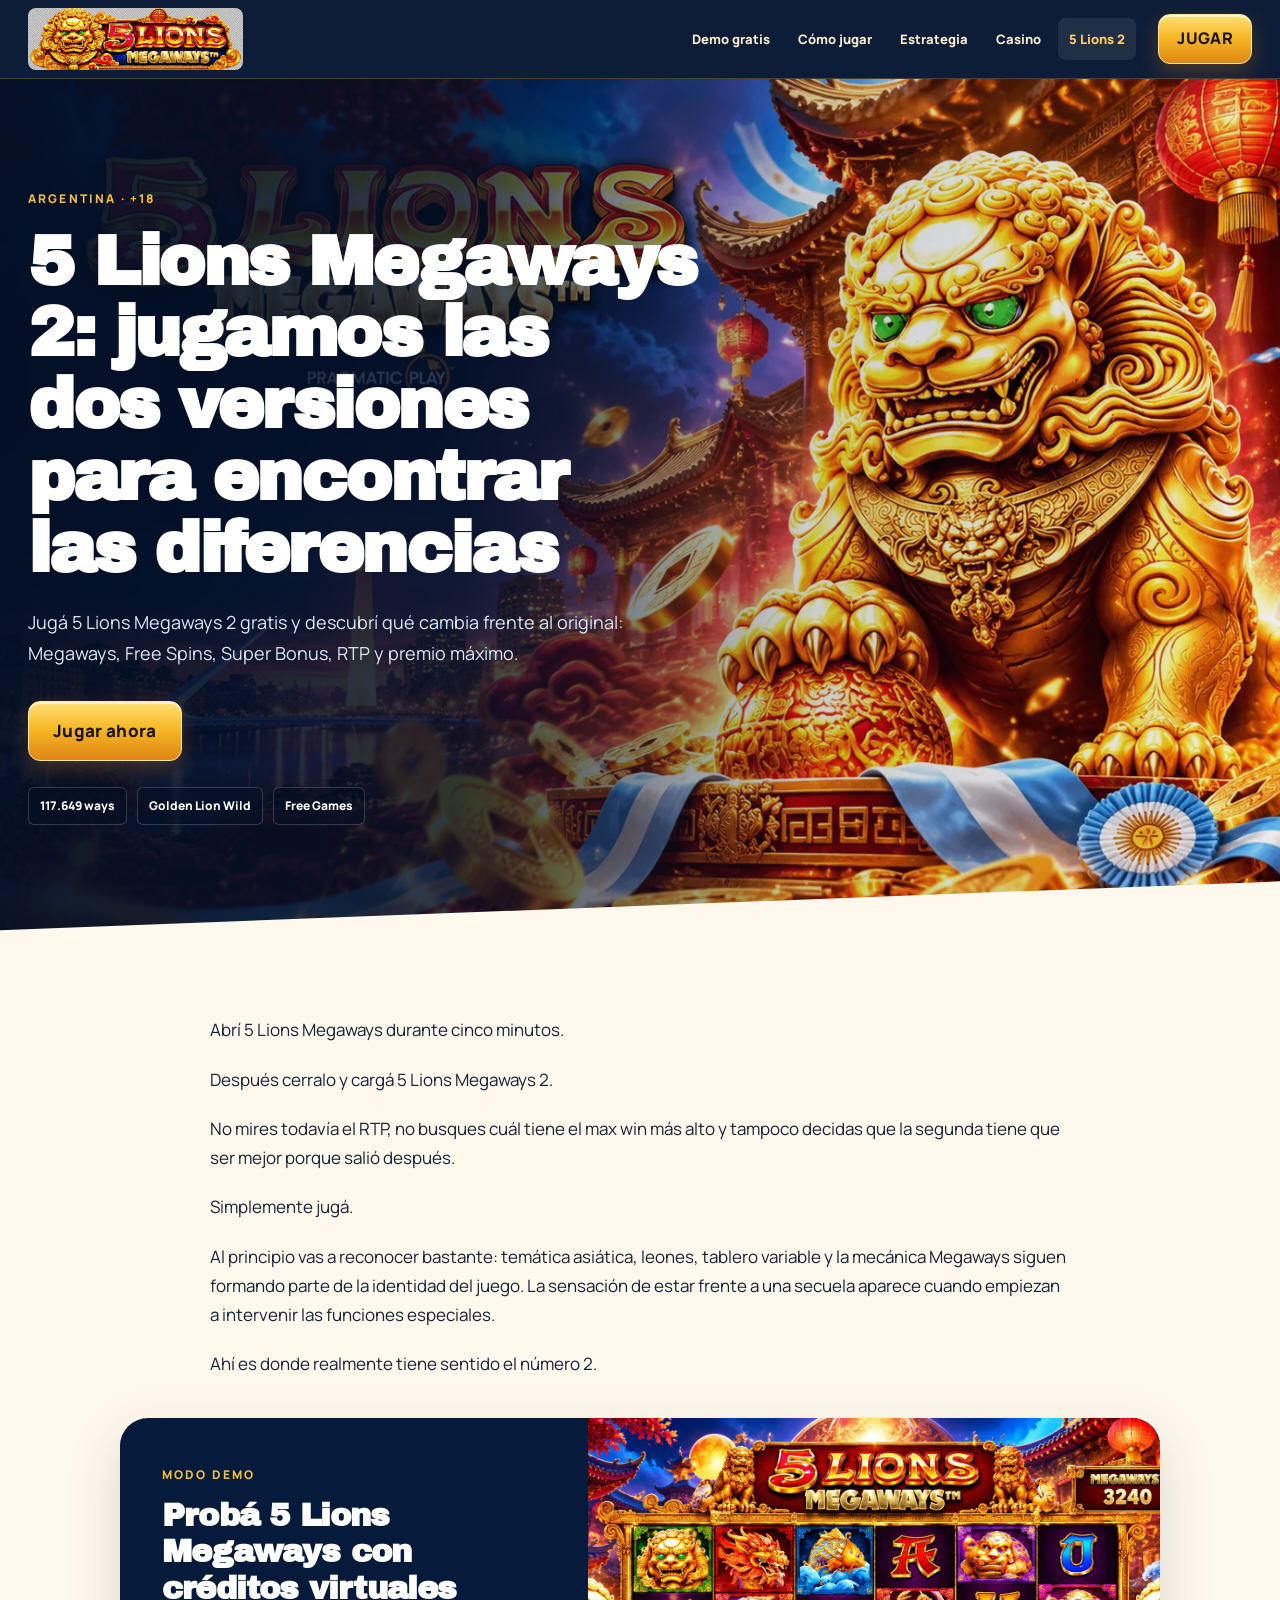
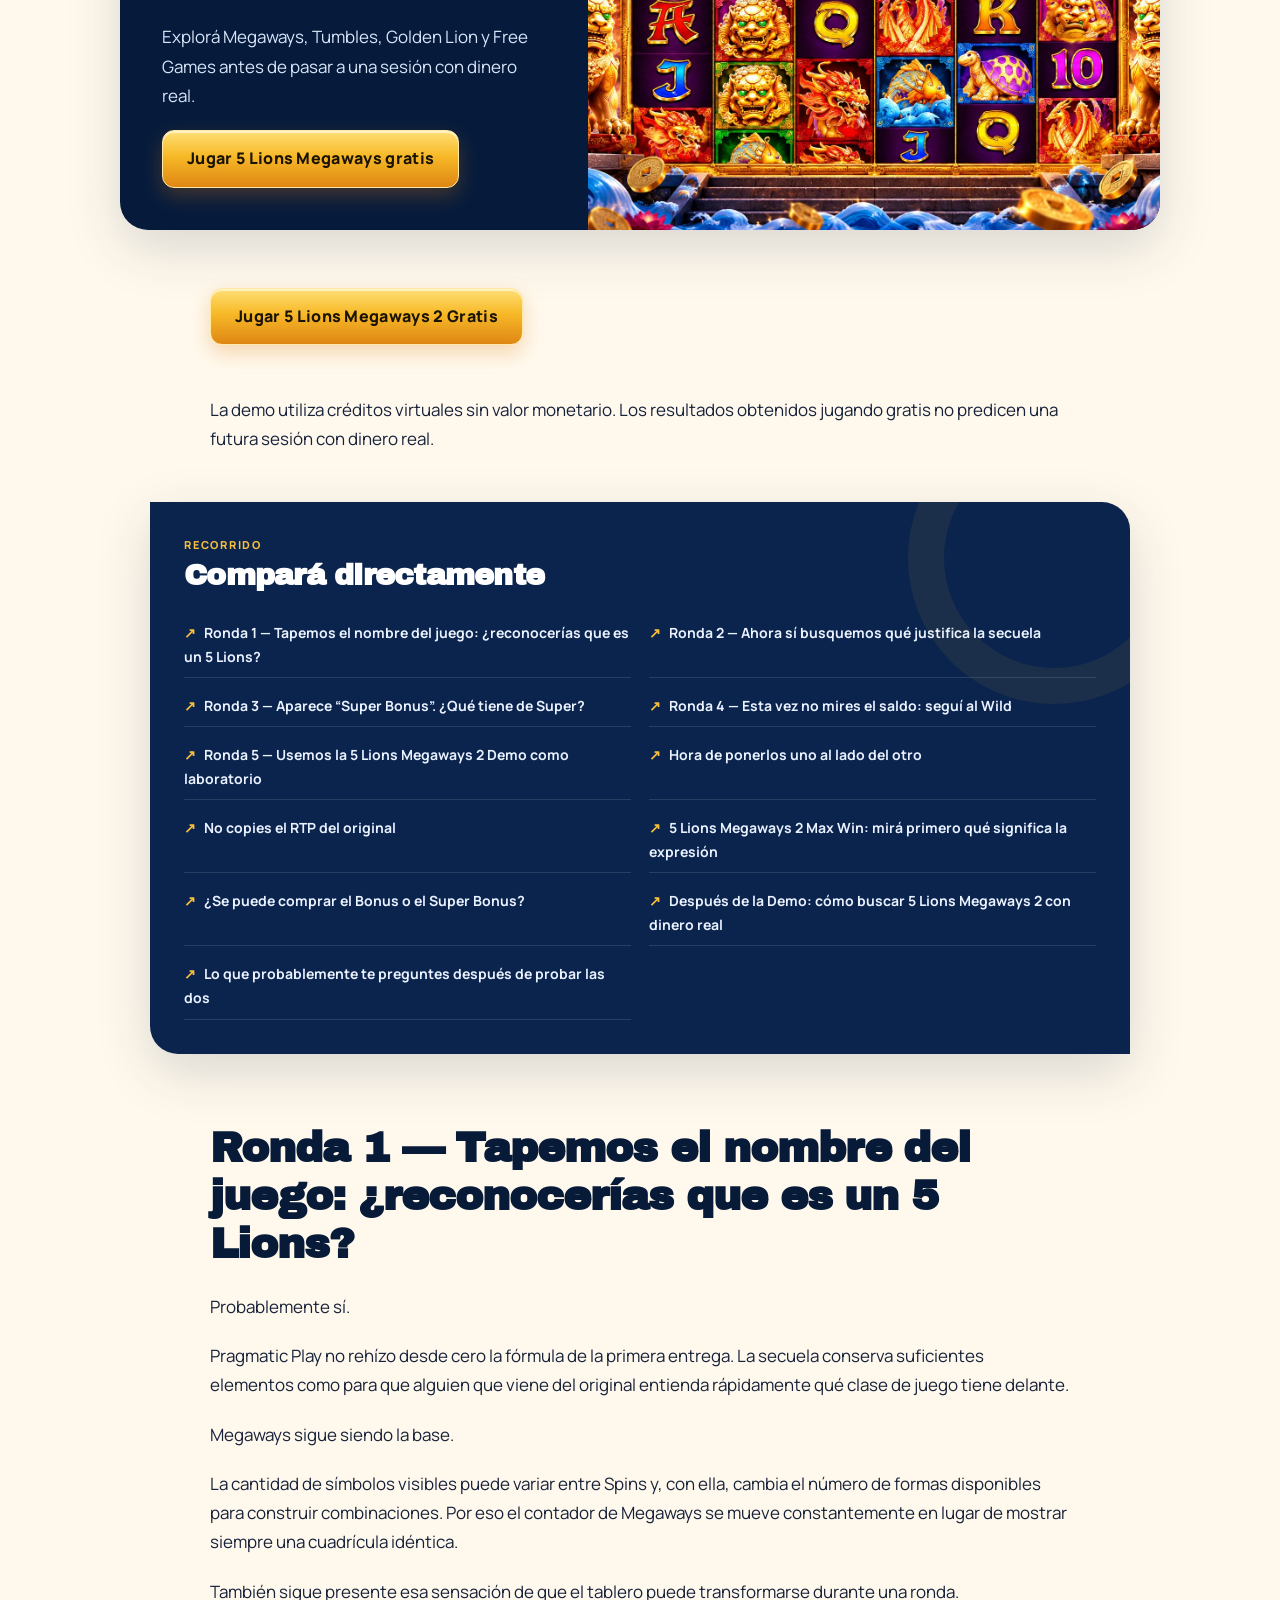
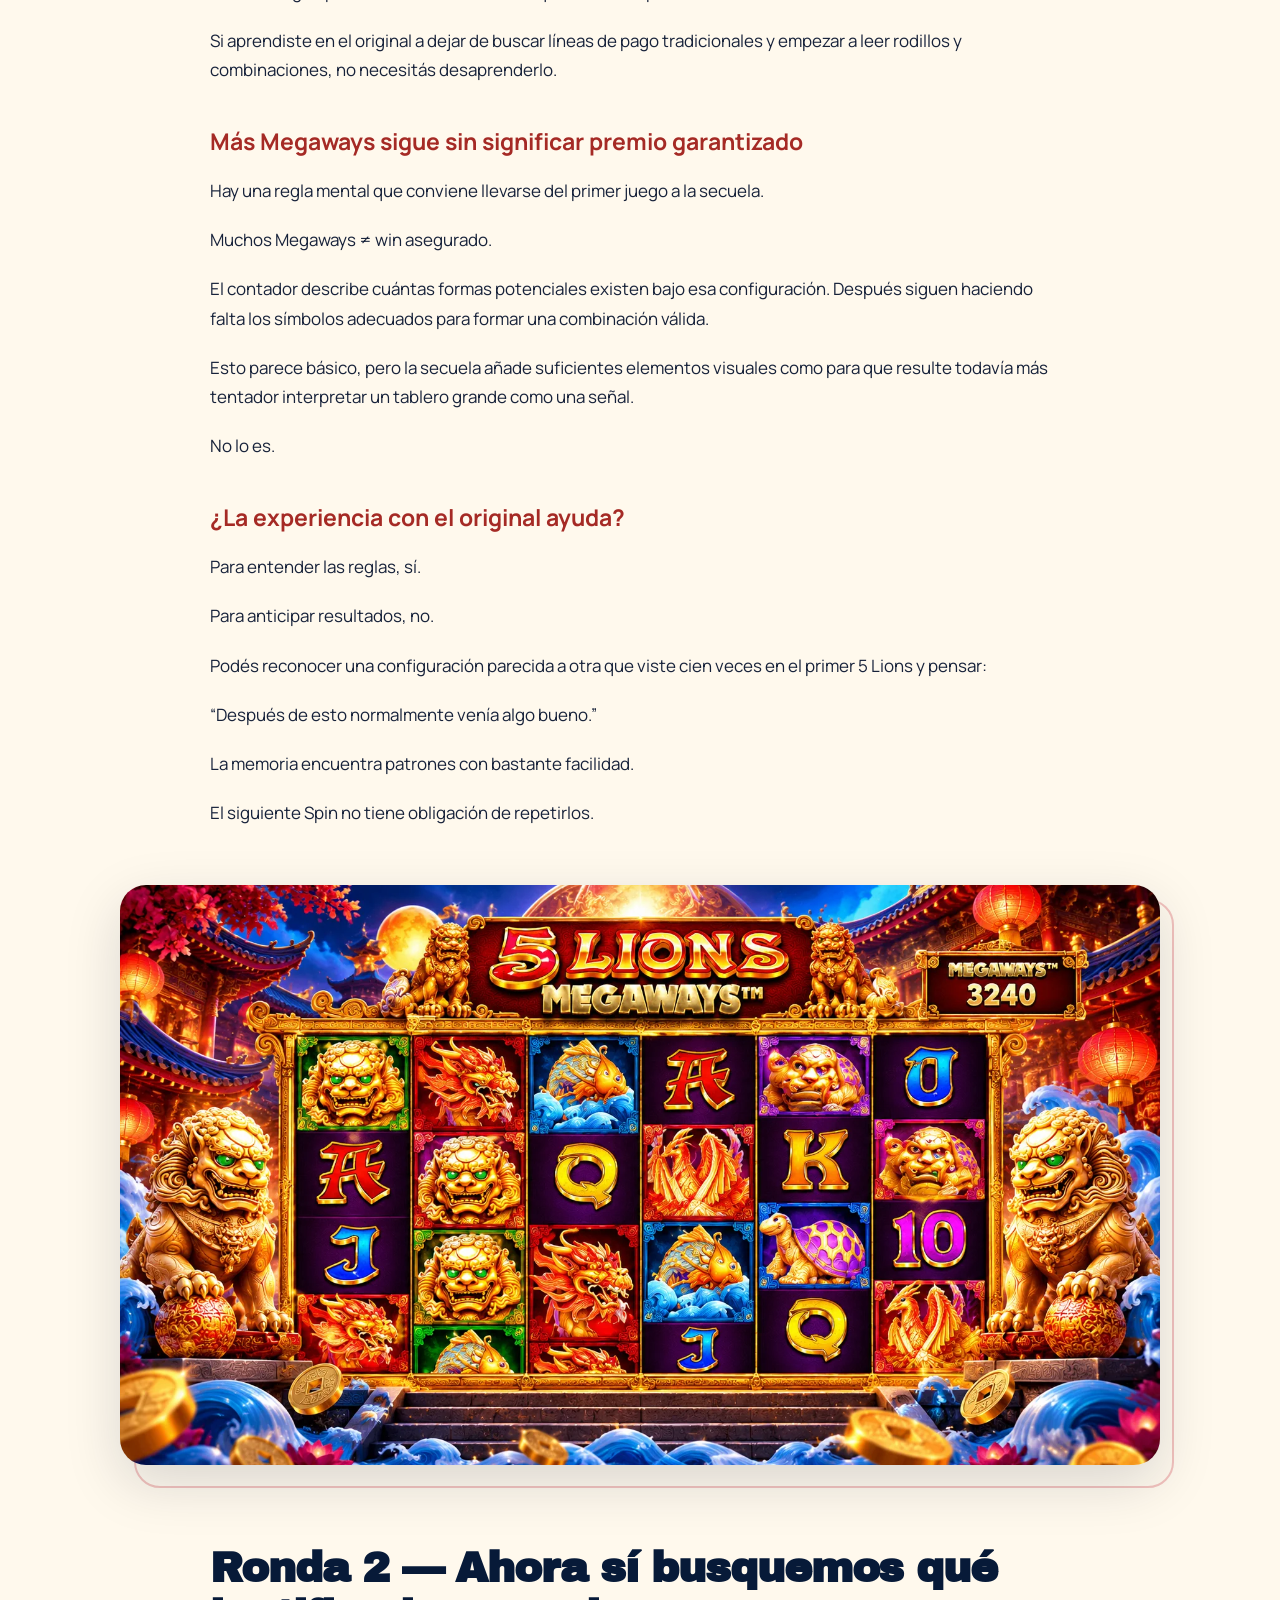
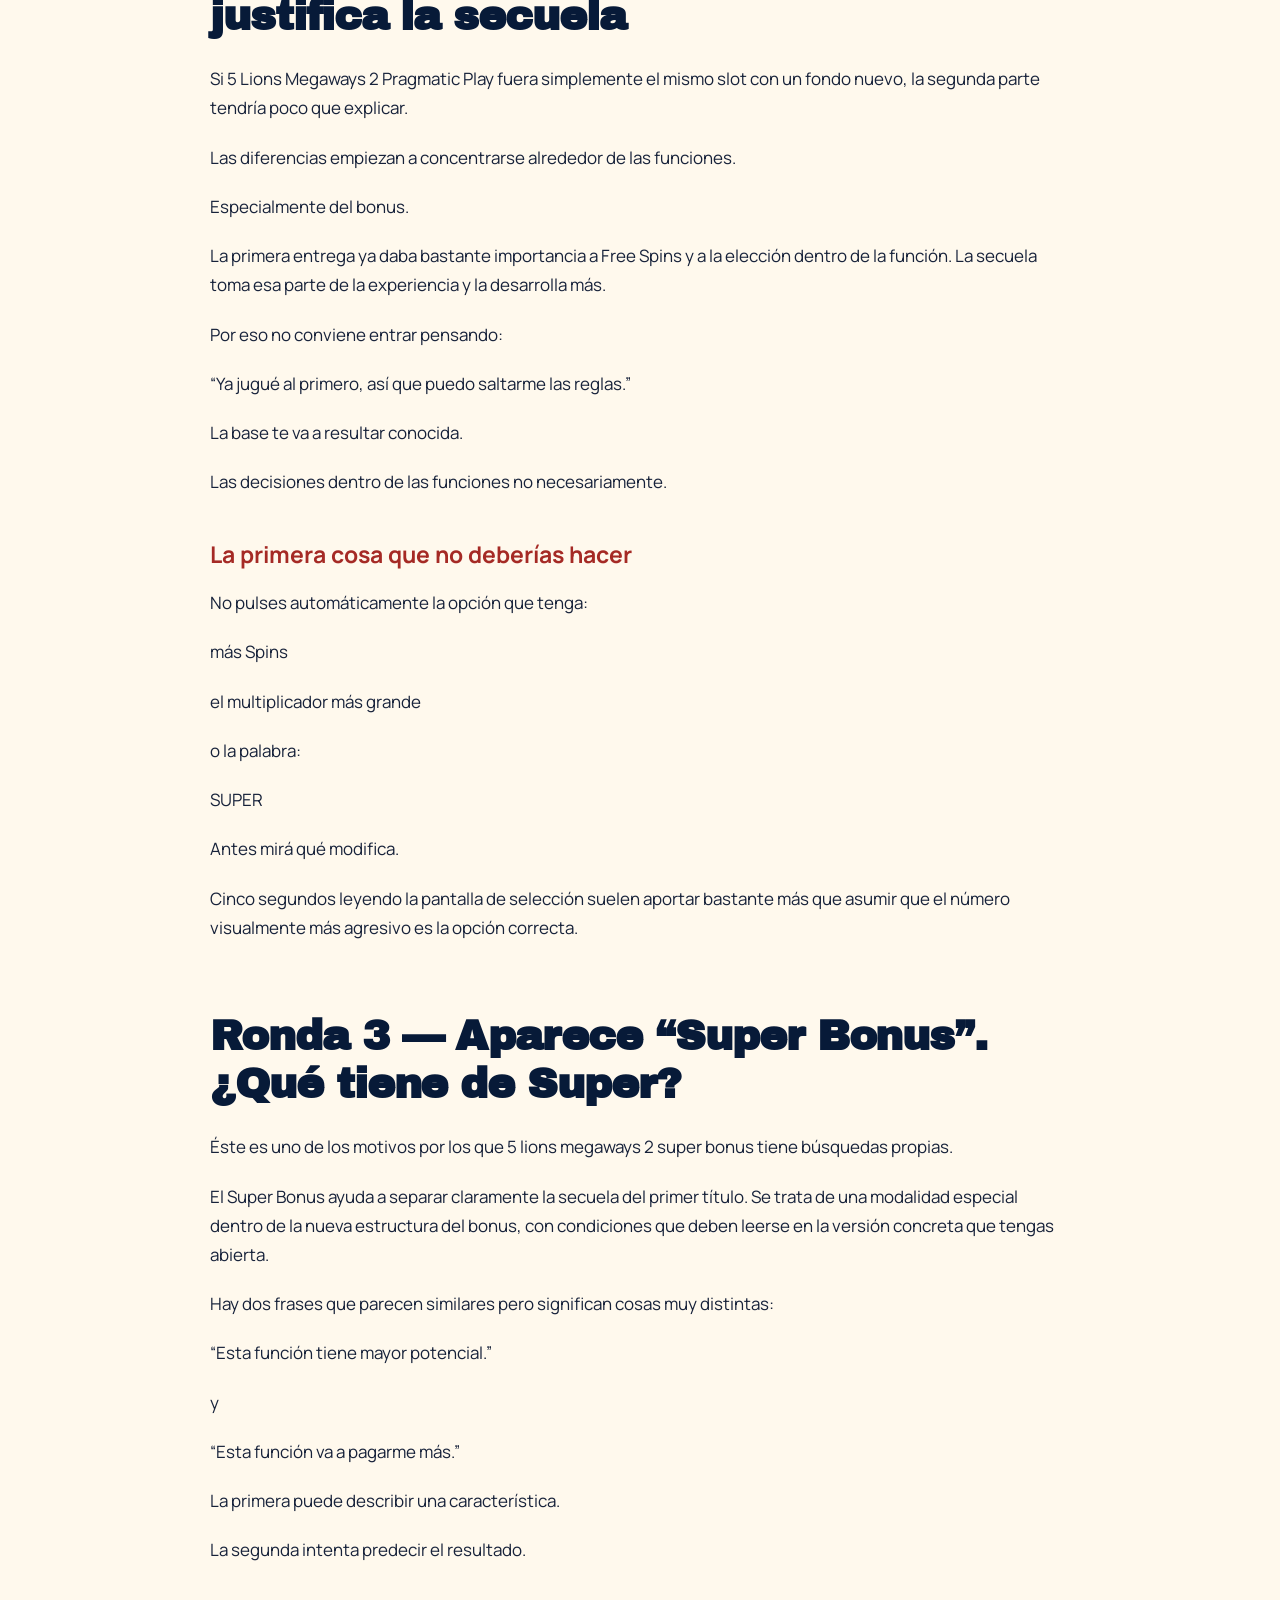
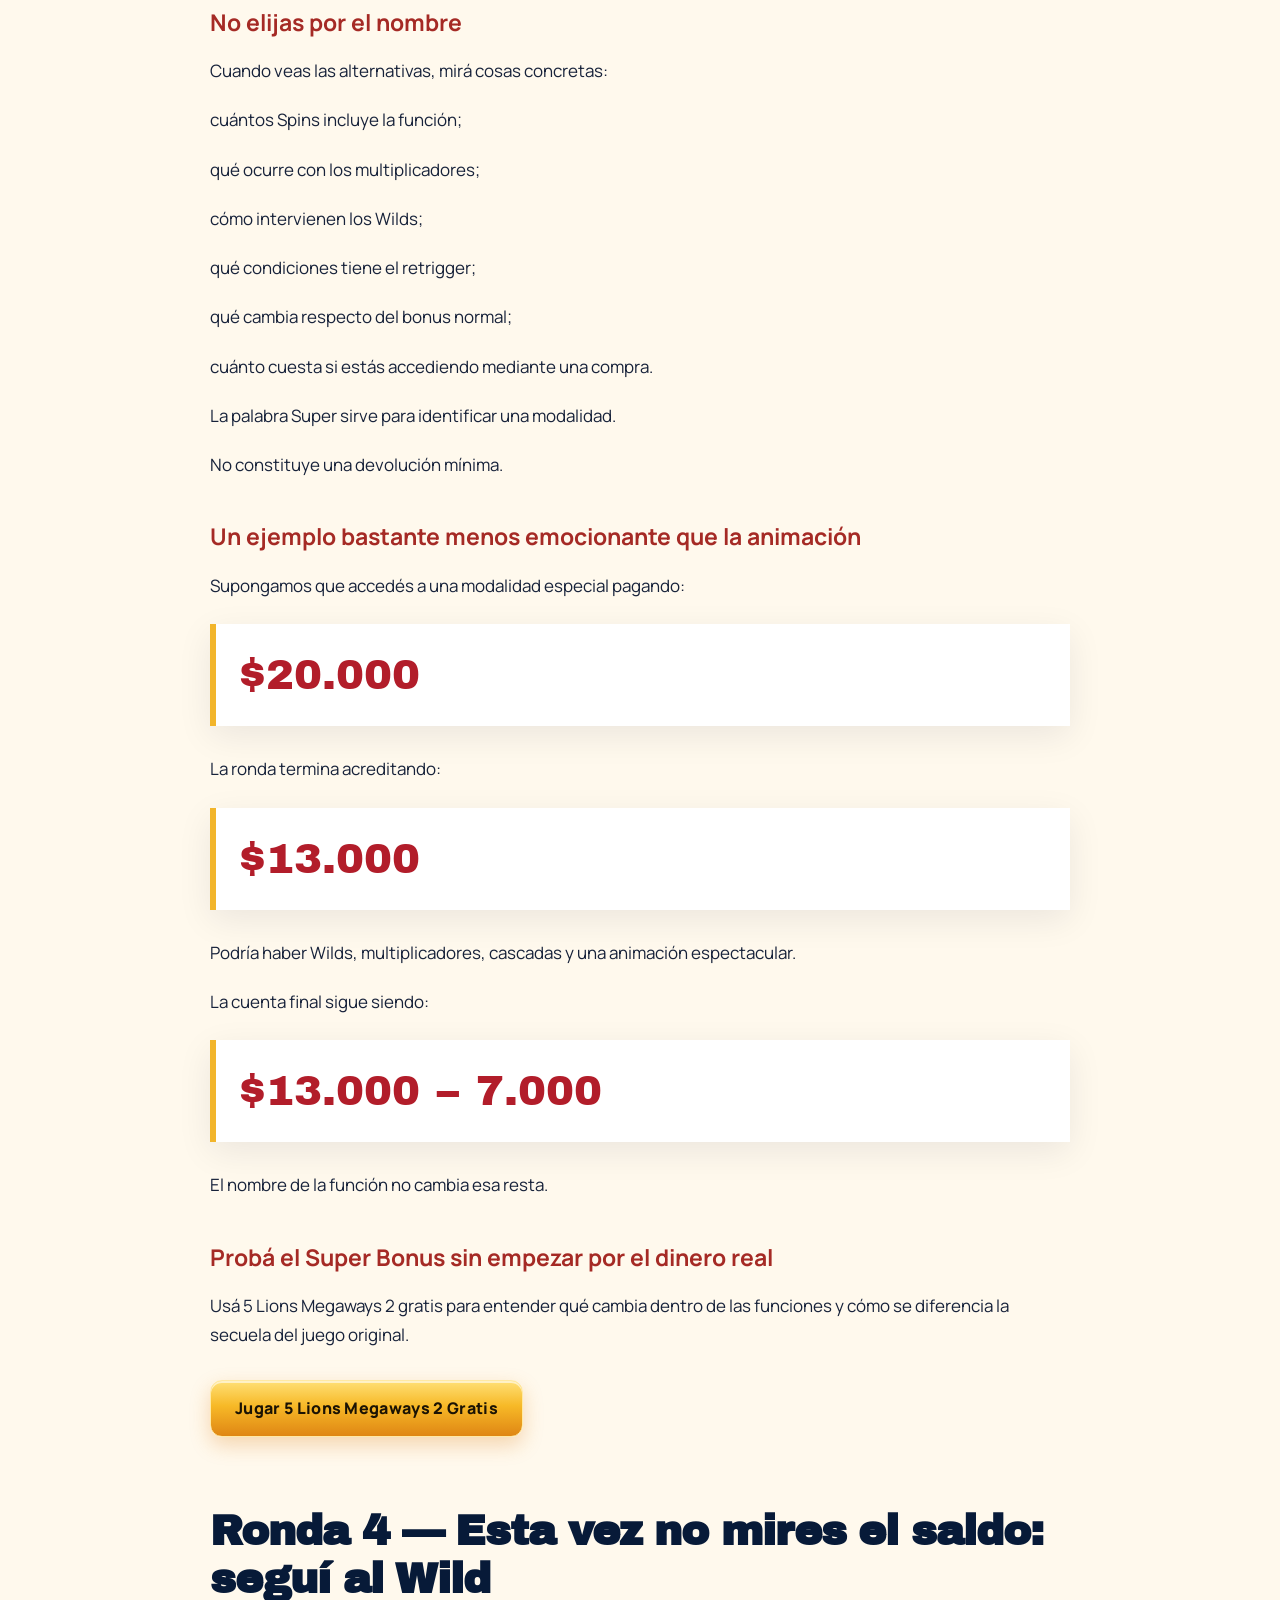
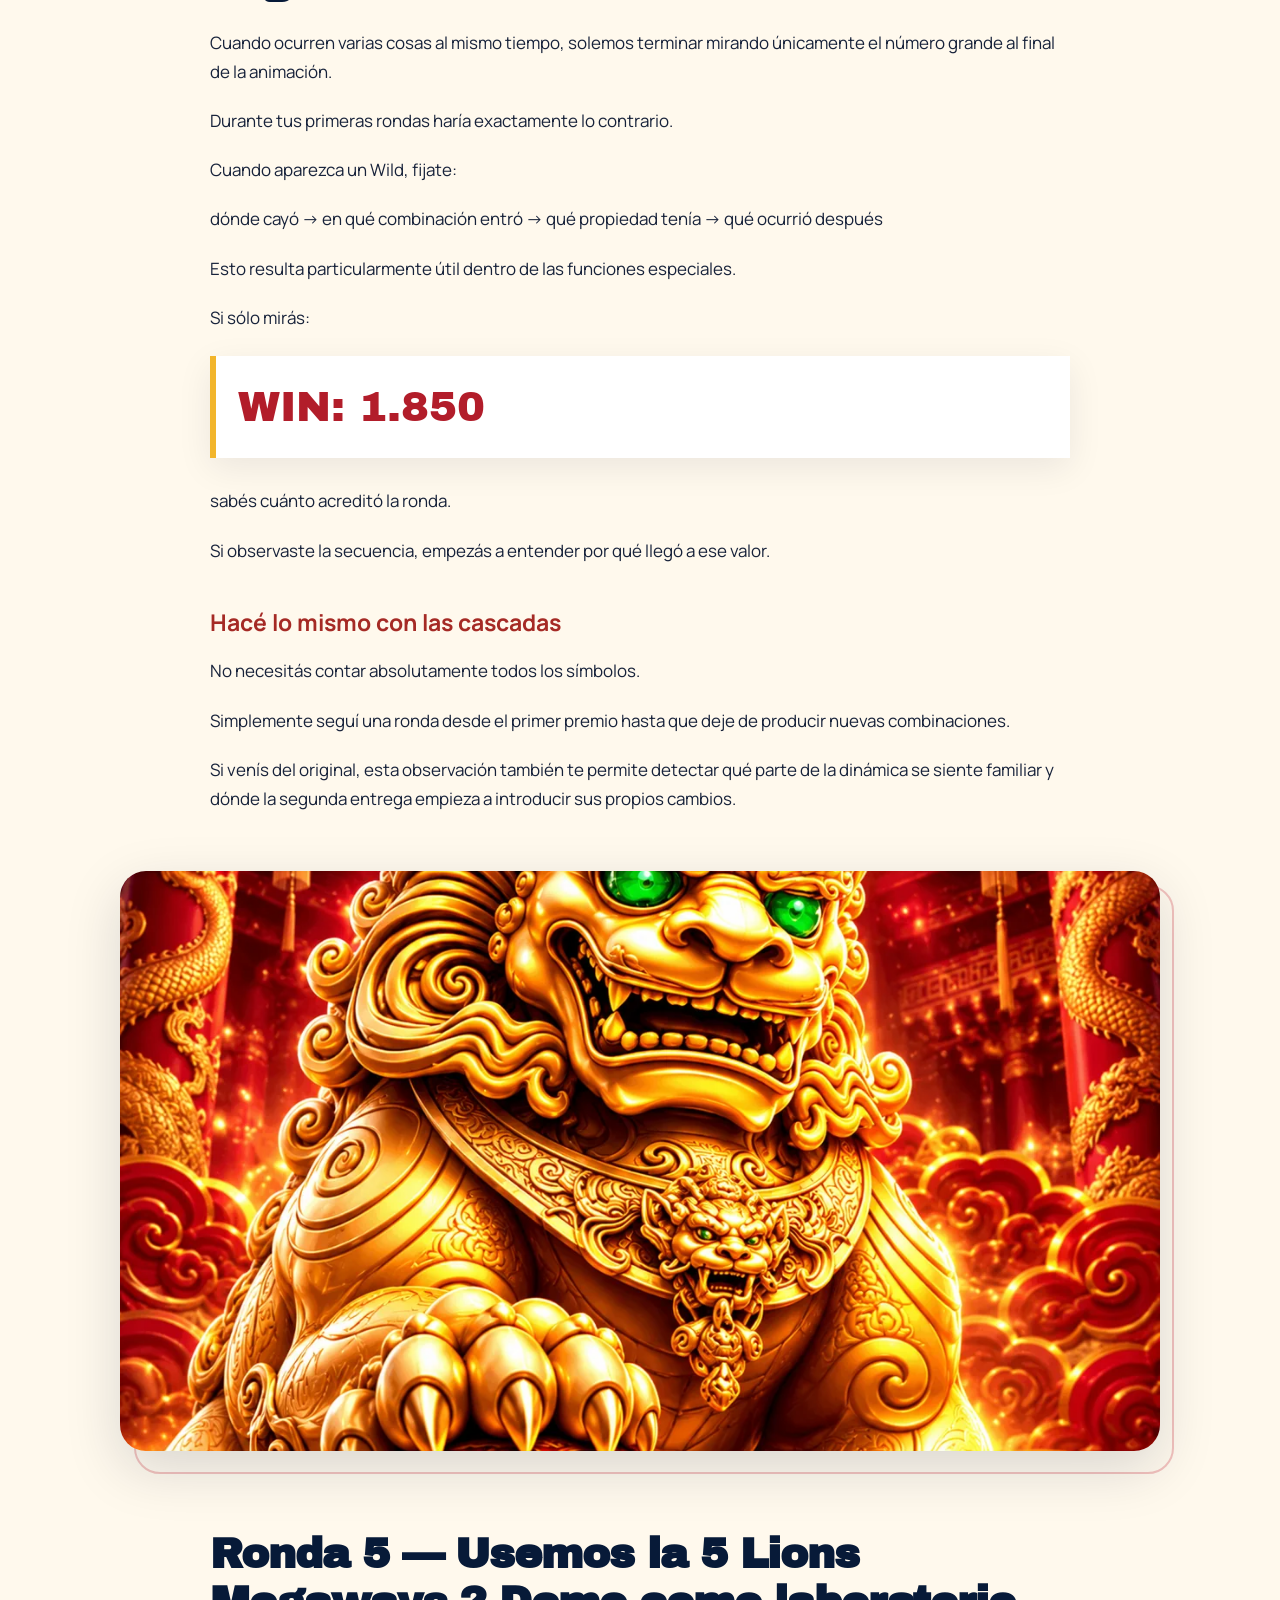
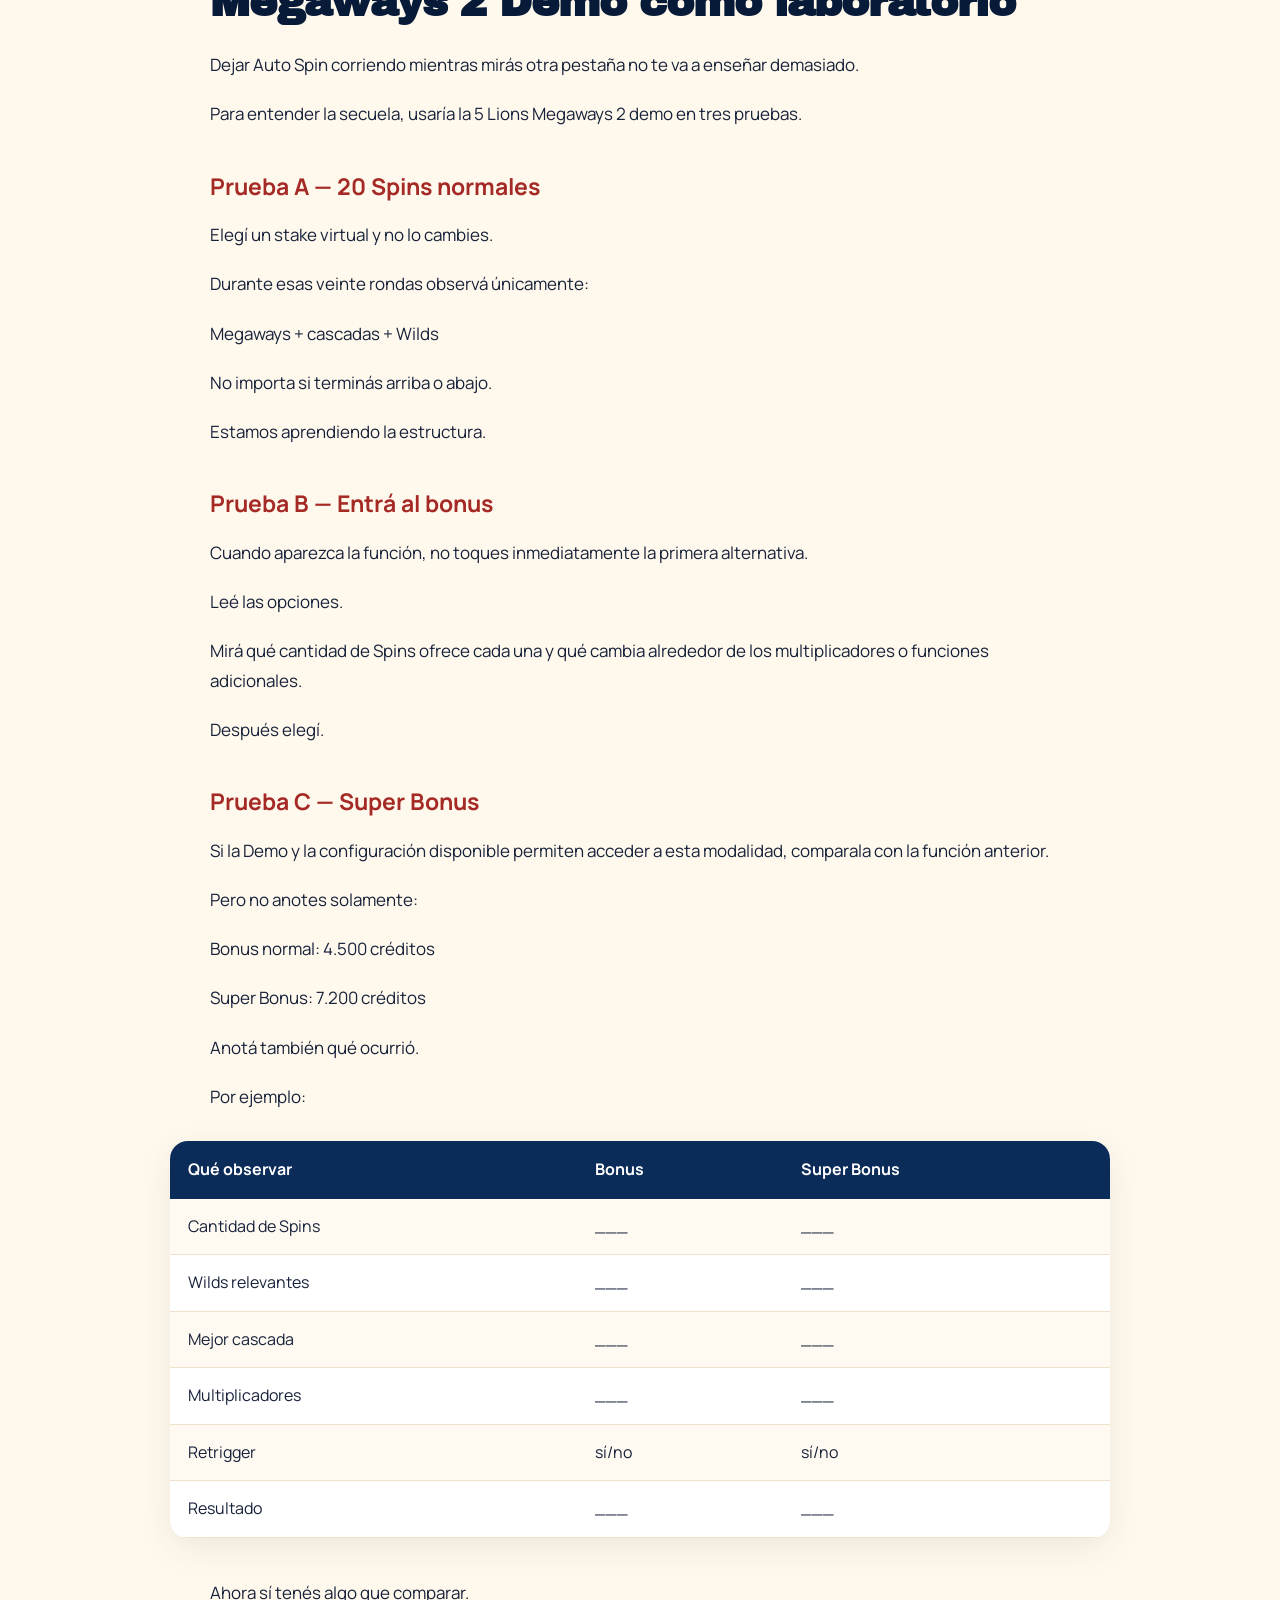
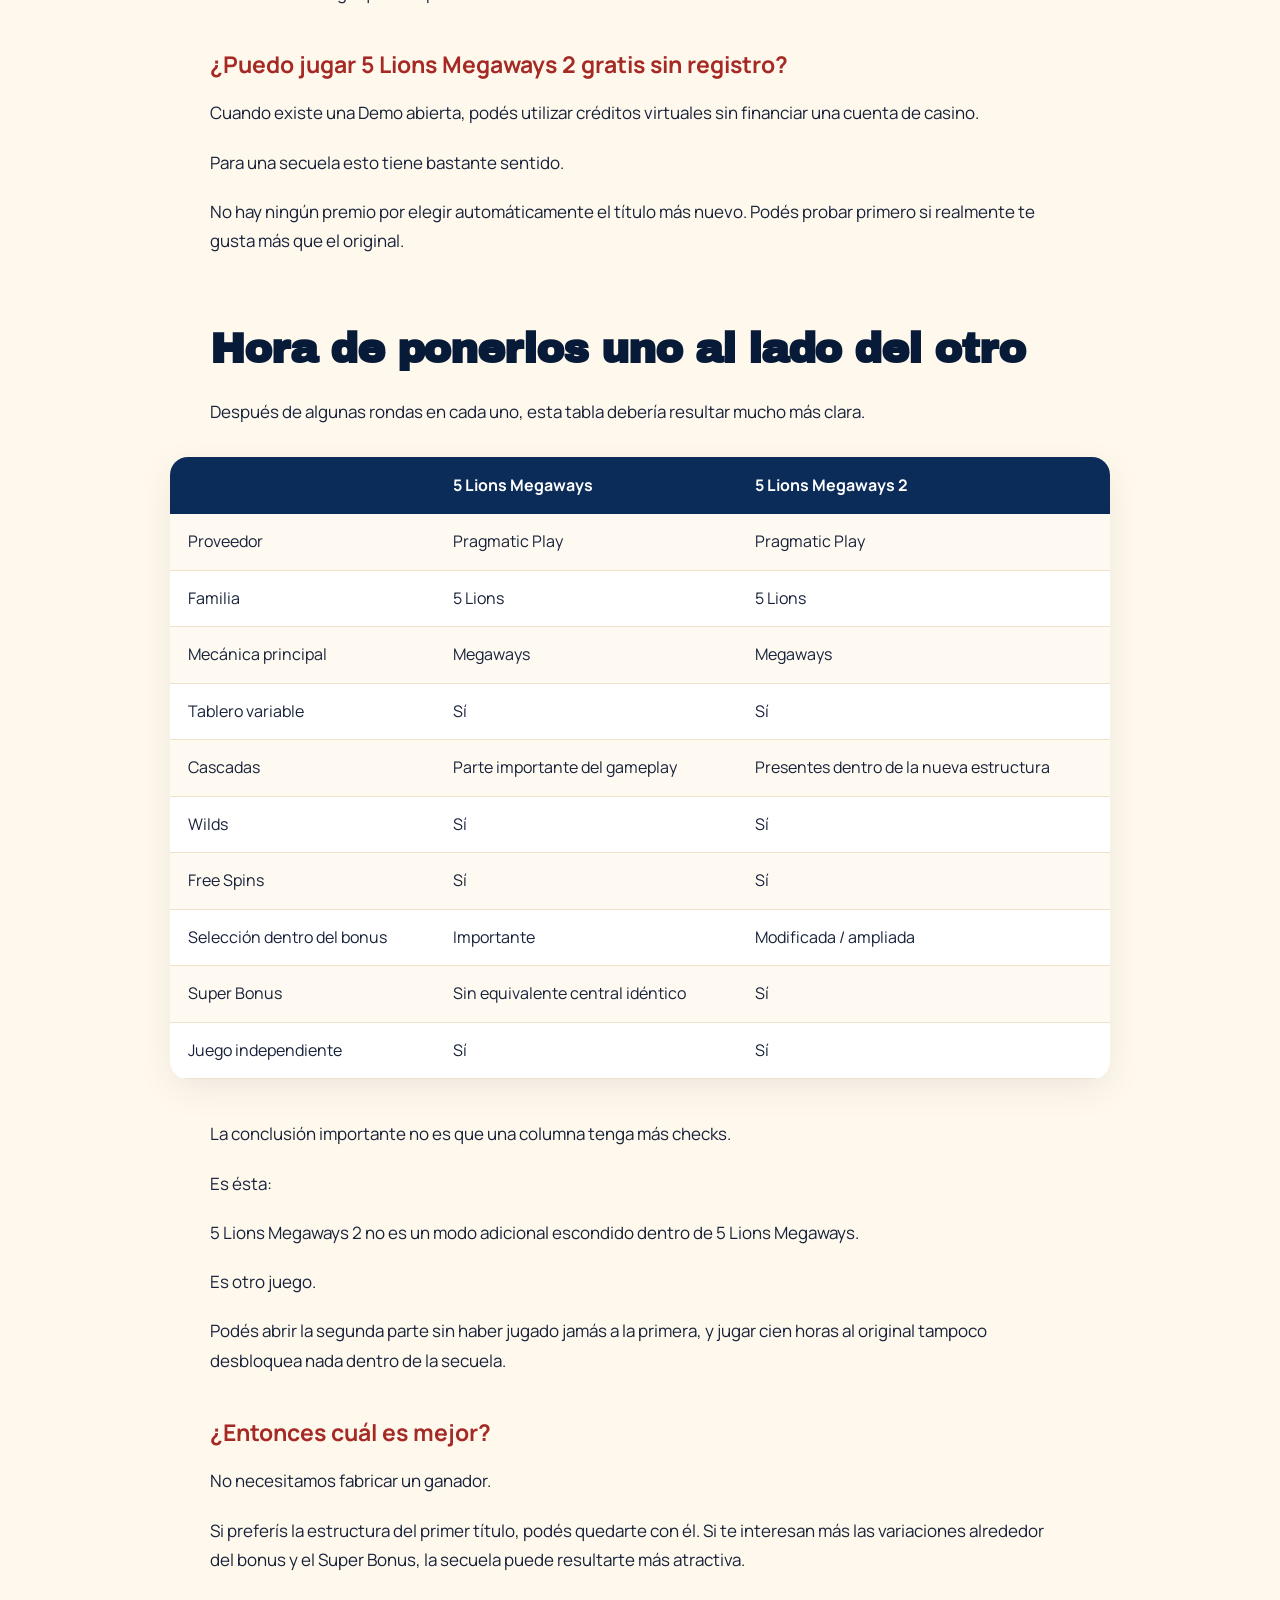
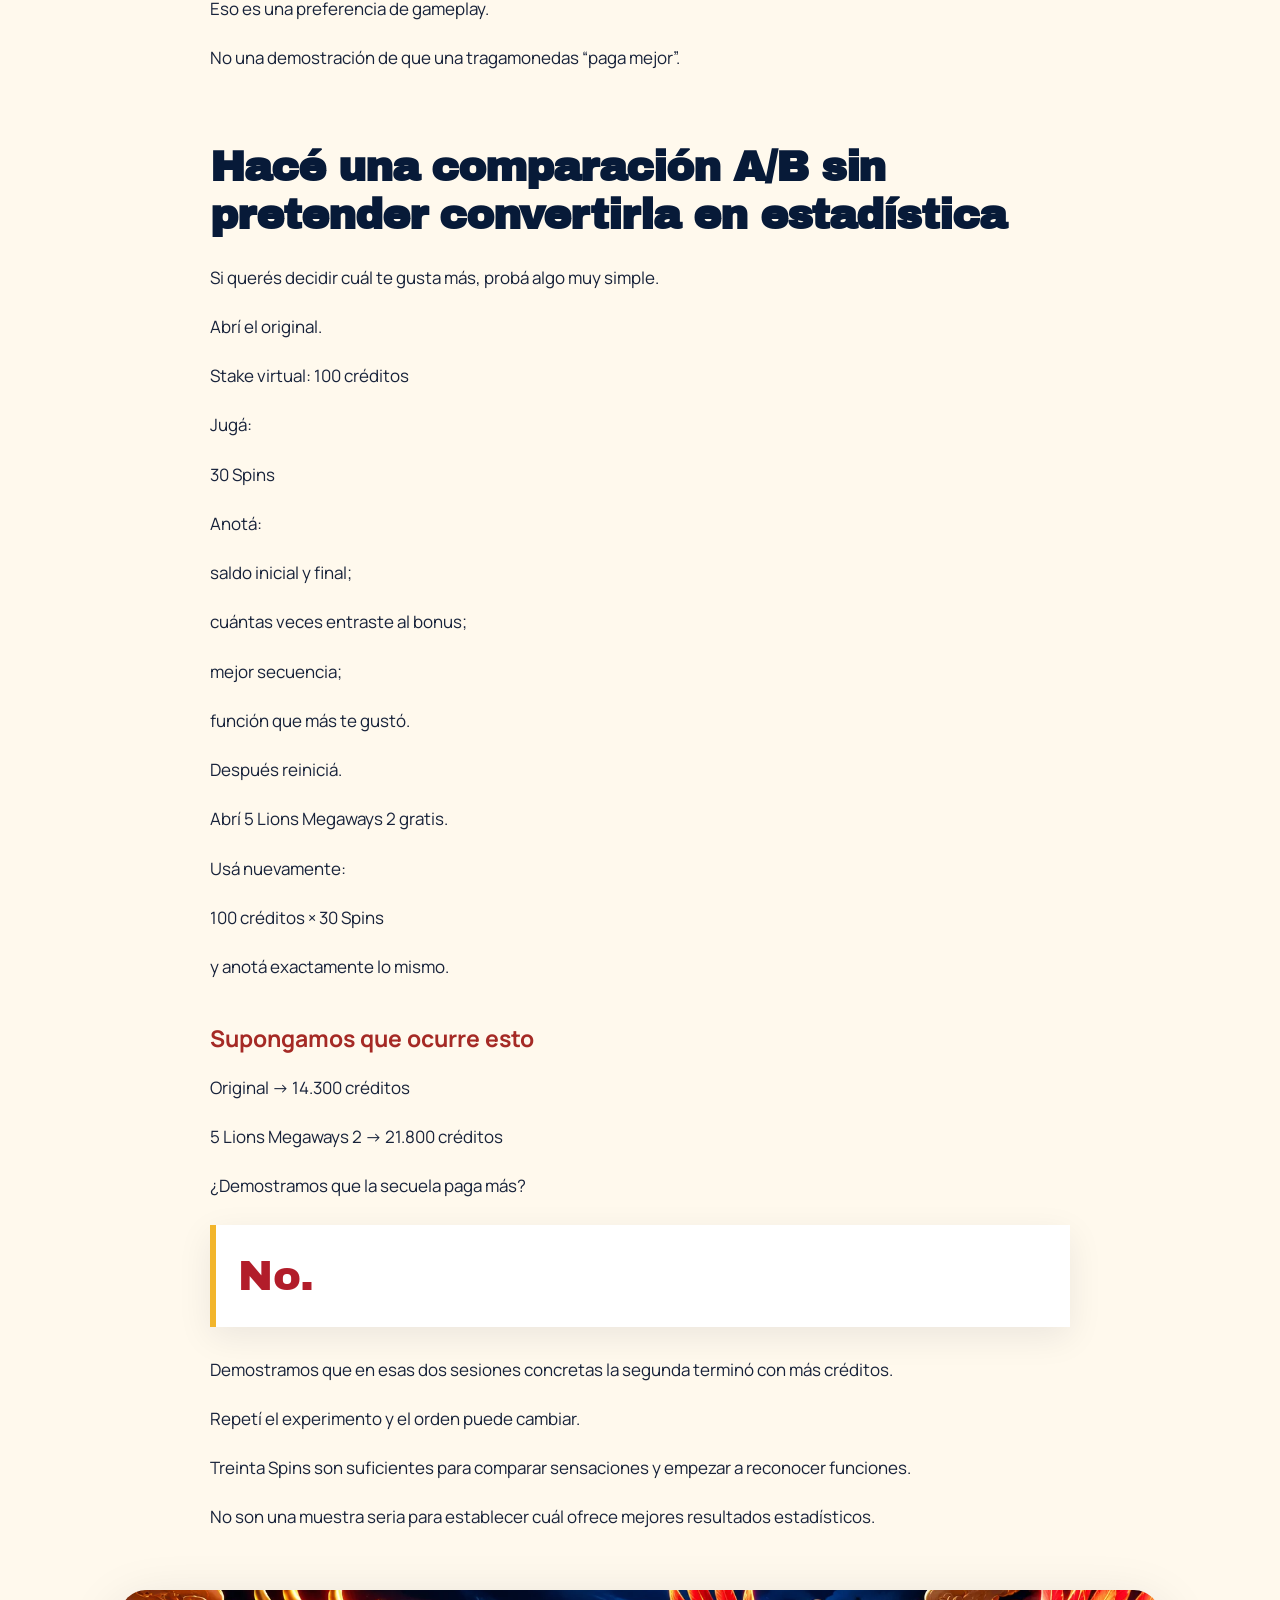
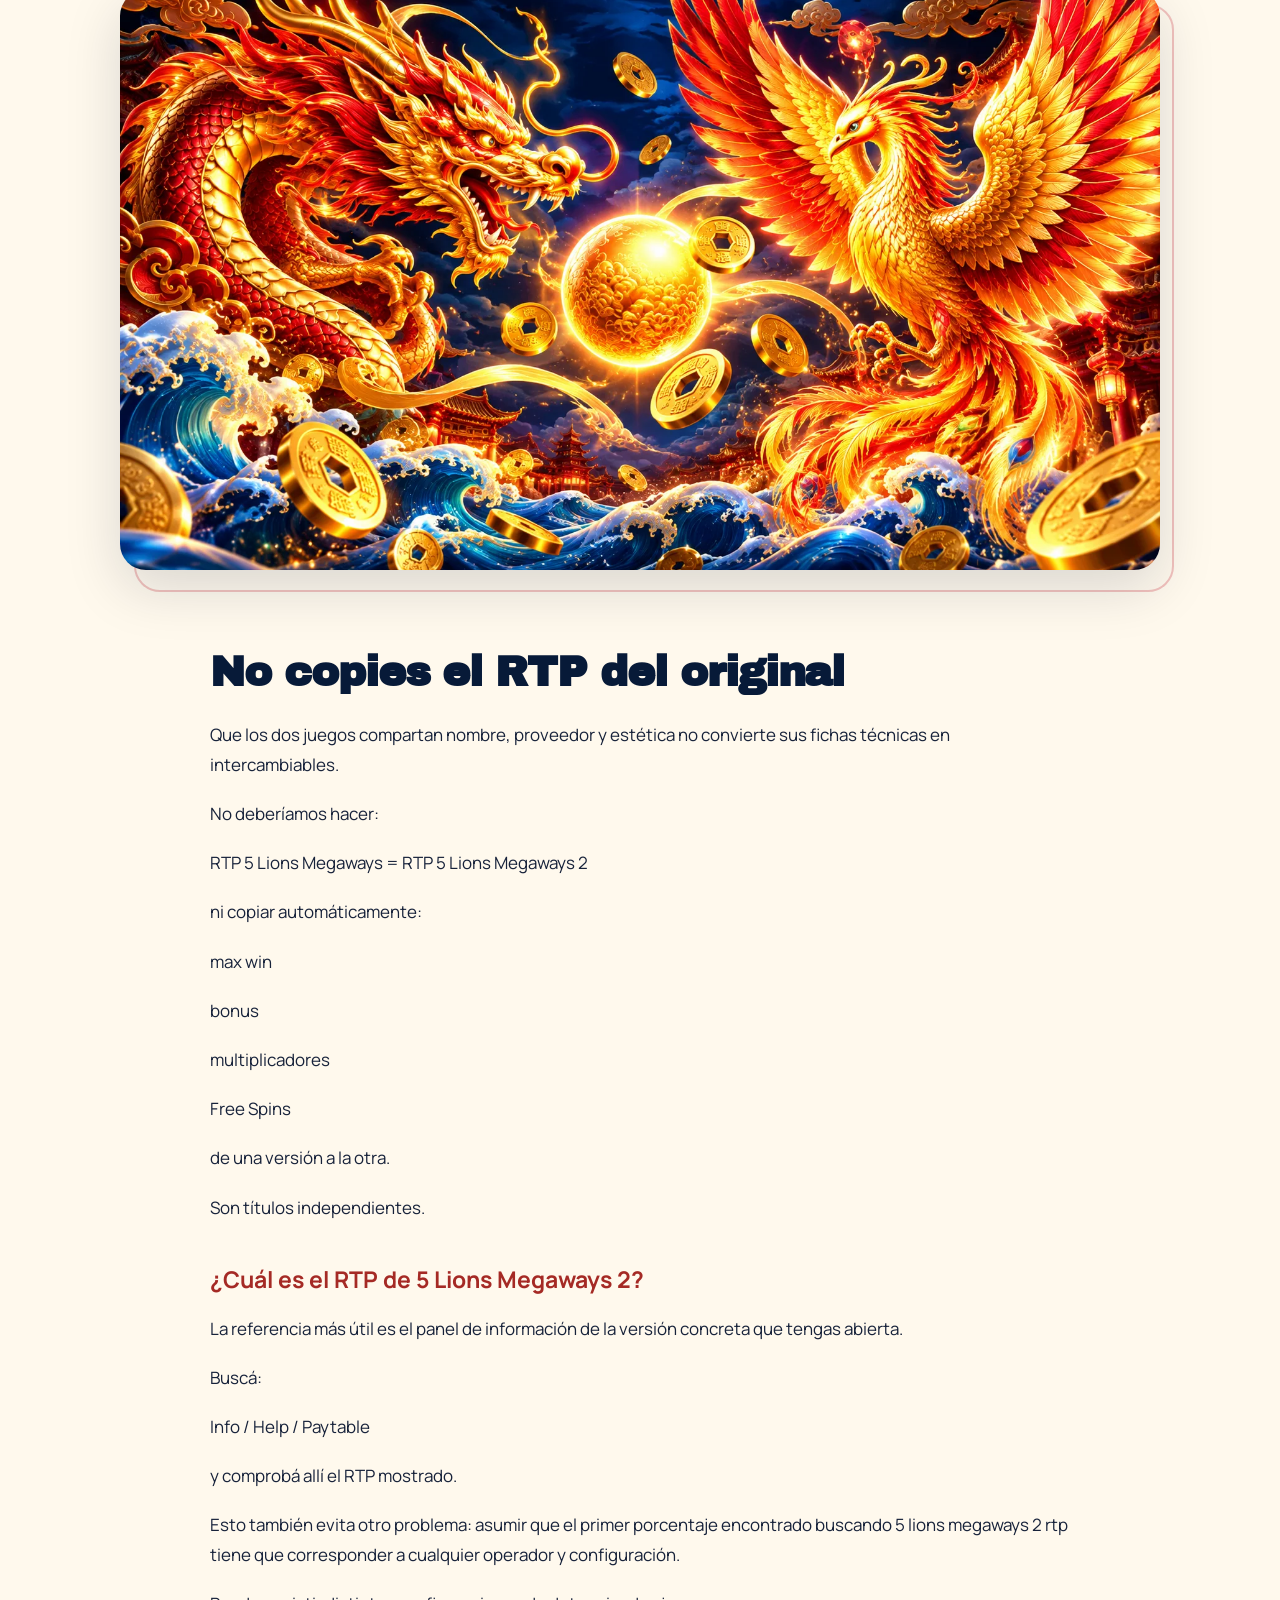
==== 5-lions-megaways-2/index.html @ 594684f9 "first commit" ====
<!doctype html><html lang="es-AR"><head><meta charset="utf-8"><meta name="viewport" content="width=device-width,initial-scale=1"><title>5 Lions Megaways 2 Gratis: Demo y Super Bonus</title><meta name="description" content="Jugá 5 Lions Megaways 2 gratis y descubrí qué cambia frente al original: Megaways, Free Spins, Super Bonus, RTP y premio máximo."><meta name="google-site-verification" content="sS1BB7EEUj-s7YXftbm7HTyzS3VdaFH6SpnUiCFw_8Y" /><link rel="canonical" href="https://worldpercussioncenter.com/5-lions-megaways-2/"><meta name="robots" content="index,follow,max-image-preview:large"><meta property="og:title" content="5 Lions Megaways 2 Gratis: Demo y Super Bonus"><meta property="og:description" content="Jugá 5 Lions Megaways 2 gratis y descubrí qué cambia frente al original: Megaways, Free Spins, Super Bonus, RTP y premio máximo."><meta property="og:url" content="https://worldpercussioncenter.com/5-lions-megaways-2/"><meta property="og:type" content="website"><meta property="og:image" content="https://worldpercussioncenter.com/assets/img/hero.webp"><meta name="twitter:card" content="summary_large_image"><link rel="icon" href="/favicon.png"><link rel="stylesheet" href="/assets/css/lions.css"><script type="application/ld+json">{"@context": "https://schema.org", "@type": "WebPage", "name": "5 Lions Megaways 2 Gratis: Demo y Super Bonus", "description": "Jugá 5 Lions Megaways 2 gratis y descubrí qué cambia frente al original: Megaways, Free Spins, Super Bonus, RTP y premio máximo.", "url": "https://worldpercussioncenter.com/5-lions-megaways-2/", "inLanguage": "es-AR", "isPartOf": {"@type": "WebSite", "name": "5 Lions Megaways Argentina", "url": "https://worldpercussioncenter.com/"}}</script></head><body>
<header class="site-head"><div class="head-inner"><a class="brand" href="/5-lions-megaways/"><img src="/assets/img/logo.webp" alt="5 Lions Megaways"></a><input id="navtoggle" class="navtoggle" type="checkbox"><label for="navtoggle" class="navicon" aria-label="Abrir menú"><span></span><span></span><span></span></label><nav class="main-nav"><a href="/5-lions-megaways/" class="">Demo gratis</a><a href="/como-jugar-5-lions-megaways/" class="">Cómo jugar</a><a href="/como-ganar-5-lions-megaways/" class="">Estrategia</a><a href="/5-lions-megaways-casino/" class="">Casino</a><a href="/5-lions-megaways-2/" class="active">5 Lions 2</a></nav><a class="head-cta" href="/go/">JUGAR</a></div></header>
<main><section class="hero"><div class="hero-bg"></div><div class="hero-inner"><div class="hero-copy"><span class="eyebrow">ARGENTINA · +18</span><div class="hero-title"><h1>5 Lions Megaways 2: jugamos las dos versiones para encontrar las diferencias</h1><p>Jugá 5 Lions Megaways 2 gratis y descubrí qué cambia frente al original: Megaways, Free Spins, Super Bonus, RTP y premio máximo.</p><a class="cta-btn hero-btn" href="/go/">Jugar ahora</a><div class="hero-facts"><span>117.649 ways</span><span>Golden Lion Wild</span><span>Free Games</span></div></div></div></section>
<article class="content-shell"><p>Abrí 5 Lions Megaways durante cinco minutos.</p><p>Después cerralo y cargá 5 Lions Megaways 2.</p><p>No mires todavía el RTP, no busques cuál tiene el max win más alto y tampoco decidas que la segunda tiene que ser mejor porque salió después.</p><p>Simplemente jugá.</p><p>Al principio vas a reconocer bastante: temática asiática, leones, tablero variable y la mecánica Megaways siguen formando parte de la identidad del juego. La sensación de estar frente a una secuela aparece cuando empiezan a intervenir las funciones especiales.</p><p>Ahí es donde realmente tiene sentido el número 2.</p><section class="demo-panel"><div><span class="eyebrow">MODO DEMO</span><h2>Probá 5 Lions Megaways con créditos virtuales</h2><p>Explorá Megaways, Tumbles, Golden Lion y Free Games antes de pasar a una sesión con dinero real.</p><a class="cta-btn" href="/go/">Jugar 5 Lions Megaways gratis</a></div><img src="/assets/img/gameplay.webp" alt="5 Lions Megaways demo y tablero de juego" loading="eager"></section><div class="inline-action"><a class="cta-btn" href="/go/">Jugar 5 Lions Megaways 2 Gratis</a></div><p>La demo utiliza créditos virtuales sin valor monetario. Los resultados obtenidos jugando gratis no predicen una futura sesión con dinero real.</p><nav class="toc" aria-label="Contenido"><div class="toc-kicker">RECORRIDO</div><h2 id="compara-directamente">Compará directamente</h2><div class="toc-links"><a href="#igual">Ronda 1 — Tapemos el nombre del juego: ¿reconocerías que es un 5 Lions?</a><a href="#cambios">Ronda 2 — Ahora sí busquemos qué justifica la secuela</a><a href="#super-bonus">Ronda 3 — Aparece “Super Bonus”. ¿Qué tiene de Super?</a><a href="#wilds">Ronda 4 — Esta vez no mires el saldo: seguí al Wild</a><a href="#demo">Ronda 5 — Usemos la 5 Lions Megaways 2 Demo como laboratorio</a><a href="#comparacion">Hora de ponerlos uno al lado del otro</a><a href="#rtp">No copies el RTP del original</a><a href="#max-win">5 Lions Megaways 2 Max Win: mirá primero qué significa la expresión</a><a href="#buy">¿Se puede comprar el Bonus o el Super Bonus?</a><a href="#casino">Después de la Demo: cómo buscar 5 Lions Megaways 2 con dinero real</a><a href="#faq">Lo que probablemente te preguntes después de probar las dos</a></div></nav><h2 id="igual">Ronda 1 — Tapemos el nombre del juego: ¿reconocerías que es un 5 Lions?</h2><p>Probablemente sí.</p><p>Pragmatic Play no rehízo desde cero la fórmula de la primera entrega. La secuela conserva suficientes elementos como para que alguien que viene del original entienda rápidamente qué clase de juego tiene delante.</p><p>Megaways sigue siendo la base.</p><p>La cantidad de símbolos visibles puede variar entre Spins y, con ella, cambia el número de formas disponibles para construir combinaciones. Por eso el contador de Megaways se mueve constantemente en lugar de mostrar siempre una cuadrícula idéntica.</p><p>También sigue presente esa sensación de que el tablero puede transformarse durante una ronda.</p><p>Si aprendiste en el original a dejar de buscar líneas de pago tradicionales y empezar a leer rodillos y combinaciones, no necesitás desaprenderlo.</p><h3>Más Megaways sigue sin significar premio garantizado</h3><p>Hay una regla mental que conviene llevarse del primer juego a la secuela.</p><p>Muchos Megaways ≠ win asegurado.</p><p>El contador describe cuántas formas potenciales existen bajo esa configuración. Después siguen haciendo falta los símbolos adecuados para formar una combinación válida.</p><p>Esto parece básico, pero la secuela añade suficientes elementos visuales como para que resulte todavía más tentador interpretar un tablero grande como una señal.</p><p>No lo es.</p><h3>¿La experiencia con el original ayuda?</h3><p>Para entender las reglas, sí.</p><p>Para anticipar resultados, no.</p><p>Podés reconocer una configuración parecida a otra que viste cien veces en el primer 5 Lions y pensar:</p><p>“Después de esto normalmente venía algo bueno.”</p><p>La memoria encuentra patrones con bastante facilidad.</p><p>El siguiente Spin no tiene obligación de repetirlos.</p><figure class="story-image"><img src="/assets/img/gameplay.webp" alt="5 Lions Megaways - Ronda 2 — Ahora sí busquemos qué justifica la secuela" loading="lazy"></figure><h2 id="cambios">Ronda 2 — Ahora sí busquemos qué justifica la secuela</h2><p>Si 5 Lions Megaways 2 Pragmatic Play fuera simplemente el mismo slot con un fondo nuevo, la segunda parte tendría poco que explicar.</p><p>Las diferencias empiezan a concentrarse alrededor de las funciones.</p><p>Especialmente del bonus.</p><p>La primera entrega ya daba bastante importancia a Free Spins y a la elección dentro de la función. La secuela toma esa parte de la experiencia y la desarrolla más.</p><p>Por eso no conviene entrar pensando:</p><p>“Ya jugué al primero, así que puedo saltarme las reglas.”</p><p>La base te va a resultar conocida.</p><p>Las decisiones dentro de las funciones no necesariamente.</p><h3>La primera cosa que no deberías hacer</h3><p>No pulses automáticamente la opción que tenga:</p><p>más Spins</p><p>el multiplicador más grande</p><p>o la palabra:</p><p>SUPER</p><p>Antes mirá qué modifica.</p><p>Cinco segundos leyendo la pantalla de selección suelen aportar bastante más que asumir que el número visualmente más agresivo es la opción correcta.</p><h2 id="super-bonus">Ronda 3 — Aparece “Super Bonus”. ¿Qué tiene de Super?</h2><p>Éste es uno de los motivos por los que 5 lions megaways 2 super bonus tiene búsquedas propias.</p><p>El Super Bonus ayuda a separar claramente la secuela del primer título. Se trata de una modalidad especial dentro de la nueva estructura del bonus, con condiciones que deben leerse en la versión concreta que tengas abierta.</p><p>Hay dos frases que parecen similares pero significan cosas muy distintas:</p><p>“Esta función tiene mayor potencial.”</p><p>y</p><p>“Esta función va a pagarme más.”</p><p>La primera puede describir una característica.</p><p>La segunda intenta predecir el resultado.</p><h3>No elijas por el nombre</h3><p>Cuando veas las alternativas, mirá cosas concretas:</p><p>cuántos Spins incluye la función;</p><p>qué ocurre con los multiplicadores;</p><p>cómo intervienen los Wilds;</p><p>qué condiciones tiene el retrigger;</p><p>qué cambia respecto del bonus normal;</p><p>cuánto cuesta si estás accediendo mediante una compra.</p><p>La palabra Super sirve para identificar una modalidad.</p><p>No constituye una devolución mínima.</p><h3>Un ejemplo bastante menos emocionante que la animación</h3><p>Supongamos que accedés a una modalidad especial pagando:</p><div class="number-chip">$20.000</div><p>La ronda termina acreditando:</p><div class="number-chip">$13.000</div><p>Podría haber Wilds, multiplicadores, cascadas y una animación espectacular.</p><p>La cuenta final sigue siendo:</p><div class="number-chip">$13.000 − 7.000</div><p>El nombre de la función no cambia esa resta.</p><h3>Probá el Super Bonus sin empezar por el dinero real</h3><p>Usá 5 Lions Megaways 2 gratis para entender qué cambia dentro de las funciones y cómo se diferencia la secuela del juego original.</p><div class="inline-action"><a class="cta-btn" href="/go/">Jugar 5 Lions Megaways 2 Gratis</a></div><h2 id="wilds">Ronda 4 — Esta vez no mires el saldo: seguí al Wild</h2><p>Cuando ocurren varias cosas al mismo tiempo, solemos terminar mirando únicamente el número grande al final de la animación.</p><p>Durante tus primeras rondas haría exactamente lo contrario.</p><p>Cuando aparezca un Wild, fijate:</p><p>dónde cayó → en qué combinación entró → qué propiedad tenía → qué ocurrió después</p><p>Esto resulta particularmente útil dentro de las funciones especiales.</p><p>Si sólo mirás:</p><div class="number-chip">WIN: 1.850</div><p>sabés cuánto acreditó la ronda.</p><p>Si observaste la secuencia, empezás a entender por qué llegó a ese valor.</p><h3>Hacé lo mismo con las cascadas</h3><p>No necesitás contar absolutamente todos los símbolos.</p><p>Simplemente seguí una ronda desde el primer premio hasta que deje de producir nuevas combinaciones.</p><p>Si venís del original, esta observación también te permite detectar qué parte de la dinámica se siente familiar y dónde la segunda entrega empieza a introducir sus propios cambios.</p><figure class="story-image"><img src="/assets/img/lion.webp" alt="5 Lions Megaways - Ronda 5 — Usemos la 5 Lions Megaways 2 Demo como laboratorio" loading="lazy"></figure><h2 id="demo">Ronda 5 — Usemos la 5 Lions Megaways 2 Demo como laboratorio</h2><p>Dejar Auto Spin corriendo mientras mirás otra pestaña no te va a enseñar demasiado.</p><p>Para entender la secuela, usaría la 5 Lions Megaways 2 demo en tres pruebas.</p><h3>Prueba A — 20 Spins normales</h3><p>Elegí un stake virtual y no lo cambies.</p><p>Durante esas veinte rondas observá únicamente:</p><p>Megaways + cascadas + Wilds</p><p>No importa si terminás arriba o abajo.</p><p>Estamos aprendiendo la estructura.</p><h3>Prueba B — Entrá al bonus</h3><p>Cuando aparezca la función, no toques inmediatamente la primera alternativa.</p><p>Leé las opciones.</p><p>Mirá qué cantidad de Spins ofrece cada una y qué cambia alrededor de los multiplicadores o funciones adicionales.</p><p>Después elegí.</p><h3>Prueba C — Super Bonus</h3><p>Si la Demo y la configuración disponible permiten acceder a esta modalidad, comparala con la función anterior.</p><p>Pero no anotes solamente:</p><p>Bonus normal: 4.500 créditos</p><p>Super Bonus: 7.200 créditos</p><p>Anotá también qué ocurrió.</p><p>Por ejemplo:</p><div class="table-scroll"><table><tr><th>Qué observar</th><th>Bonus</th><th>Super Bonus</th></tr><tr><td>Cantidad de Spins</td><td>___</td><td>___</td></tr><tr><td>Wilds relevantes</td><td>___</td><td>___</td></tr><tr><td>Mejor cascada</td><td>___</td><td>___</td></tr><tr><td>Multiplicadores</td><td>___</td><td>___</td></tr><tr><td>Retrigger</td><td>sí/no</td><td>sí/no</td></tr><tr><td>Resultado</td><td>___</td><td>___</td></tr></table></div><p>Ahora sí tenés algo que comparar.</p><h3>¿Puedo jugar 5 Lions Megaways 2 gratis sin registro?</h3><p>Cuando existe una Demo abierta, podés utilizar créditos virtuales sin financiar una cuenta de casino.</p><p>Para una secuela esto tiene bastante sentido.</p><p>No hay ningún premio por elegir automáticamente el título más nuevo. Podés probar primero si realmente te gusta más que el original.</p><h2 id="comparacion">Hora de ponerlos uno al lado del otro</h2><p>Después de algunas rondas en cada uno, esta tabla debería resultar mucho más clara.</p><div class="table-scroll"><table><tr><th></th><th>5 Lions Megaways</th><th>5 Lions Megaways 2</th></tr><tr><td>Proveedor</td><td>Pragmatic Play</td><td>Pragmatic Play</td></tr><tr><td>Familia</td><td>5 Lions</td><td>5 Lions</td></tr><tr><td>Mecánica principal</td><td>Megaways</td><td>Megaways</td></tr><tr><td>Tablero variable</td><td>Sí</td><td>Sí</td></tr><tr><td>Cascadas</td><td>Parte importante del gameplay</td><td>Presentes dentro de la nueva estructura</td></tr><tr><td>Wilds</td><td>Sí</td><td>Sí</td></tr><tr><td>Free Spins</td><td>Sí</td><td>Sí</td></tr><tr><td>Selección dentro del bonus</td><td>Importante</td><td>Modificada / ampliada</td></tr><tr><td>Super Bonus</td><td>Sin equivalente central idéntico</td><td>Sí</td></tr><tr><td>Juego independiente</td><td>Sí</td><td>Sí</td></tr></table></div><p>La conclusión importante no es que una columna tenga más checks.</p><p>Es ésta:</p><p>5 Lions Megaways 2 no es un modo adicional escondido dentro de 5 Lions Megaways.</p><p>Es otro juego.</p><p>Podés abrir la segunda parte sin haber jugado jamás a la primera, y jugar cien horas al original tampoco desbloquea nada dentro de la secuela.</p><h3>¿Entonces cuál es mejor?</h3><p>No necesitamos fabricar un ganador.</p><p>Si preferís la estructura del primer título, podés quedarte con él. Si te interesan más las variaciones alrededor del bonus y el Super Bonus, la secuela puede resultarte más atractiva.</p><p>Eso es una preferencia de gameplay.</p><p>No una demostración de que una tragamonedas “paga mejor”.</p><h2 id="hace-una-comparacion-a-b-sin-pretender-convertirla-en-estadistica">Hacé una comparación A/B sin pretender convertirla en estadística</h2><p>Si querés decidir cuál te gusta más, probá algo muy simple.</p><p>Abrí el original.</p><p>Stake virtual: 100 créditos</p><p>Jugá:</p><p>30 Spins</p><p>Anotá:</p><p>saldo inicial y final;</p><p>cuántas veces entraste al bonus;</p><p>mejor secuencia;</p><p>función que más te gustó.</p><p>Después reiniciá.</p><p>Abrí 5 Lions Megaways 2 gratis.</p><p>Usá nuevamente:</p><p>100 créditos × 30 Spins</p><p>y anotá exactamente lo mismo.</p><h3>Supongamos que ocurre esto</h3><p>Original → 14.300 créditos</p><p>5 Lions Megaways 2 → 21.800 créditos</p><p>¿Demostramos que la secuela paga más?</p><div class="number-chip">No.</div><p>Demostramos que en esas dos sesiones concretas la segunda terminó con más créditos.</p><p>Repetí el experimento y el orden puede cambiar.</p><p>Treinta Spins son suficientes para comparar sensaciones y empezar a reconocer funciones.</p><p>No son una muestra seria para establecer cuál ofrece mejores resultados estadísticos.</p><figure class="story-image"><img src="/assets/img/dragon.webp" alt="5 Lions Megaways - No copies el RTP del original" loading="lazy"></figure><h2 id="rtp">No copies el RTP del original</h2><p>Que los dos juegos compartan nombre, proveedor y estética no convierte sus fichas técnicas en intercambiables.</p><p>No deberíamos hacer:</p><p>RTP 5 Lions Megaways = RTP 5 Lions Megaways 2</p><p>ni copiar automáticamente:</p><p>max win</p><p>bonus</p><p>multiplicadores</p><p>Free Spins</p><p>de una versión a la otra.</p><p>Son títulos independientes.</p><h3>¿Cuál es el RTP de 5 Lions Megaways 2?</h3><p>La referencia más útil es el panel de información de la versión concreta que tengas abierta.</p><p>Buscá:</p><p>Info / Help / Paytable</p><p>y comprobá allí el RTP mostrado.</p><p>Esto también evita otro problema: asumir que el primer porcentaje encontrado buscando 5 lions megaways 2 rtp tiene que corresponder a cualquier operador y configuración.</p><p>Pueden existir distintas configuraciones de determinados juegos.</p><p>La instancia abierta es la relevante para esa partida.</p><h3>¿Tiene mayor volatilidad porque existe Super Bonus?</h3><p>No podemos deducirlo simplemente del nombre de una función o de que los números en pantalla parezcan mayores.</p><p>La volatilidad debe comprobarse en la información correspondiente cuando esté disponible.</p><p>Y aun conociendo su clasificación, no obtenemos una predicción de los próximos veinte Spins.</p><p>Describe un perfil estadístico.</p><p>No una agenda de premios.</p><h2 id="max-win">5 Lions Megaways 2 Max Win: mirá primero qué significa la expresión</h2><p>El 5 Lions Megaways 2 max win representa un límite potencial establecido por las reglas y configuración correspondiente.</p><p>La palabra importante es:</p><p>potencial.</p><p>No describe una devolución habitual.</p><p>No indica frecuencia.</p><p>Y tampoco es un objetivo que se acerque cada vez que perdés.</p><h3>El problema de convertir inmediatamente el máximo a pesos</h3><p>Si un slot muestra un máximo de varios miles de veces la apuesta, resulta muy fácil construir una tabla visualmente impresionante:</p><div class="table-scroll"><table><tr><th>Apuesta</th><th>Multiplicador hipotético alto</th><th>Resultado</th></tr><tr><td>$100</td><td>x miles</td><td>cientos de miles</td></tr><tr><td>$500</td><td>x miles</td><td>millones</td></tr><tr><td>$1.000</td><td>x miles</td><td>varios millones</td></tr></table></div><p>El problema es dónde termina mirando tu atención.</p><p>Antes del próximo Spin hay una cifra que sí conocés:</p><p>cuánto vas a apostar.</p><p>El premio máximo sigue siendo una posibilidad bajo determinadas condiciones.</p><p>No una expectativa para esa ronda.</p><h2 id="buy">¿Se puede comprar el Bonus o el Super Bonus?</h2><p>Puede depender de la configuración y de la jurisdicción en la que se ofrezca Pragmatic Play 5 Lions Megaways 2.</p><p>Si aparece una función de compra, leé primero el precio.</p><p>Si no aparece, no concluyas que descargaste una versión incompleta.</p><p>Tampoco necesitás buscar un APK para desbloquearla.</p><h3>Compará por coste, no por nombres</h3><p>Imaginemos:</p><p>Bonus normal → X veces la apuesta</p><p>Super Bonus → Y veces la apuesta</p><p>Antes de pensar cuál parece más potente, preguntate:</p><p>¿qué porcentaje de mi saldo consume esa compra?</p><p>Con:</p><div class="number-chip">saldo: $30.000</div><p>y:</p><div class="number-chip">compra: $25.000</div><p>estás comprometiendo más del 80% del balance en una sola decisión.</p><p>Que el stake base se vea pequeño no vuelve pequeña a la compra.</p><h3>¿Super Bonus aumenta las probabilidades de terminar arriba?</h3><p>Una función puede tener características más agresivas o mayor potencial y aun así terminar devolviendo menos de lo que costó acceder.</p><p>La cuenta posterior sigue siendo:</p><p>premios recibidos − coste de acceso</p><p>No:</p><p>nombre más potente = resultado positivo</p><h2 id="casino">Después de la Demo: cómo buscar 5 Lions Megaways 2 con dinero real</h2><p>Si decidiste que preferís la secuela, buscala por el nombre completo:</p><p>5 Lions Megaways 2</p><p>y comprobá:</p><p>Pragmatic Play</p><p>No te registres únicamente porque el casino tenga el primer 5 Lions Megaways. El catálogo puede incluir uno y no el otro.</p><p>Antes de depositar revisá además:</p><p>autorización aplicable a tu jurisdicción;</p><p>moneda de la cuenta;</p><p>depósitos;</p><p>retiros;</p><p>verificación;</p><p>términos de promociones;</p><p>RTP mostrado dentro del juego.</p><p>La lógica es la misma que usamos al analizar un 5 Lions Megaways casino para el título original.</p><h3>¿Necesitás descargar 5 Lions Megaways 2?</h3><p>Normalmente el título puede ejecutarse online desde una plataforma compatible mediante navegador o su entorno móvil.</p><p>No necesitás buscar:</p><p>5 Lions Megaways 2 mod APK</p><p>para obtener un supuesto:</p><p>Super Bonus desbloqueado</p><p>RTP aumentado</p><p>o</p><p>saldo infinito</p><p>Un archivo externo no modifica legítimamente los resultados servidos por el proveedor.</p><p>Si tu objetivo es probar funciones sin poner plata, para eso existe la 5 Lions Megaways 2 demo.</p><h3>Hacé el cambio de juego ahora</h3><p>Jugá algunas rondas del original, cerralo y abrí la secuela. Prestá atención al bonus, los Wilds y el Super Bonus en lugar de mirar únicamente el saldo final.</p><div class="inline-action"><a class="cta-btn" href="/go/">Jugar 5 Lions Megaways 2 Gratis</a></div><h2 id="faq">Lo que probablemente te preguntes después de probar las dos</h2><h3>¿Qué es 5 Lions Megaways 2?</h3><p>Es una secuela independiente de la familia 5 Lions de Pragmatic Play. Conserva la base Megaways reconocible y desarrolla nuevas funciones, especialmente alrededor del bonus.</p><h3>¿5 Lions Megaways 2 es una actualización del primer juego?</h3><p>No. Es un título separado y tiene sus propias reglas y características.</p><h3>¿Puedo jugar 5 Lions Megaways 2 gratis?</h3><p>Cuando existe una versión Demo disponible, podés probar el juego utilizando créditos virtuales sin apostar dinero real.</p><h3>¿5 Lions Megaways 2 Demo funciona igual que jugar con dinero?</h3><p>La Demo sirve para conocer las mecánicas con saldo ficticio. No reproduce el impacto financiero y psicológico de utilizar dinero propio.</p><h3>¿Tengo que jugar primero a 5 Lions Megaways?</h3><p>No. Podés empezar directamente por la secuela. Haber probado el original simplemente hace más fácil reconocer qué elementos se conservaron y cuáles cambiaron.</p><h3>¿Qué es 5 Lions Megaways 2 Super Bonus?</h3><p>Es una de las funciones especiales que distinguen a la secuela. Sus condiciones concretas deben comprobarse en las reglas de la versión disponible.</p><h3>¿Super Bonus garantiza un premio más grande?</h3><p>No. Que una función tenga mayor potencial o condiciones distintas no garantiza que una ronda concreta devuelva más que un bonus normal.</p><h3>¿Cuál es el RTP de 5 Lions Megaways 2?</h3><p>Comprobá el RTP dentro del panel de información de la versión concreta que estés jugando, ya que pueden existir configuraciones diferentes.</p><h3>¿Cuál es el 5 Lions Megaways 2 max win?</h3><p>Es el máximo potencial establecido para la configuración correspondiente. Consultá la ficha o reglas de la versión disponible y no lo interpretes como una devolución habitual.</p><h3>¿5 Lions Megaways 2 tiene Free Spins?</h3><p>Sí. Los giros gratis forman parte de las funciones bonus de la secuela.</p><h3>¿Puedo comprar el bonus?</h3><p>La disponibilidad de compras depende de la versión, configuración y jurisdicción donde se ofrezca el juego.</p><h3>¿Puedo jugar 5 Lions Megaways 2 desde Argentina?</h3><p>La disponibilidad depende tanto del catálogo del operador como de las reglas aplicables a la jurisdicción desde la que accedas. Comprobá ambos aspectos antes de depositar.</p><h3>¿Necesito una app para jugar?</h3><p>No necesariamente. En plataformas compatibles puede ejecutarse online desde dispositivos móviles sin una aplicación dedicada exclusivamente al slot.</p><h3>¿Un mod APK puede desbloquear el Super Bonus?</h3><p>No deberías confiar en un archivo externo que prometa modificar legítimamente funciones, RTP o resultados del juego. Si una función no está disponible en tu versión, puede deberse simplemente a su configuración o mercado.</p><h2 id="cerra-una-version-y-abri-la-otra">Cerrá una versión y abrí la otra</h2><p>Podríamos terminar con una lista de veinte diferencias.</p><p>Pero con este juego hay una forma bastante mejor de entenderlas.</p><p>Jugá diez Spins en:</p><p>5 Lions Megaways</p><p>cerralo y abrí:</p><p>5 Lions Megaways 2.</p><p>El tablero todavía te va a resultar familiar. También Megaways, los leones y buena parte de la lógica general.</p><p>Después empezá a mirar las funciones.</p><p>Ahí la secuela deja de sentirse como “el mismo juego con un 2 al final”.</p><p>La primera entrega establece la fórmula. La segunda trabaja sobre ella y desplaza más atención hacia el bonus y sus variaciones.</p><p>Puede que después de probar ambas prefieras el original.</p><p>Puede que te quedes con 5 Lions 2 Megaways.</p><p>Lo importante es que esa elección venga de haber entendido los dos juegos y no de asumir que una secuela necesariamente tiene que ser una versión superior del primero.</p></article>
<section class="final-cta"><div><span class="eyebrow">5 LIONS MEGAWAYS</span><h2>¿Querés verlo en acción?</h2><p>Entrá desde Argentina y comprobá la versión disponible, sus reglas y condiciones antes de jugar.</p><a class="cta-btn" href="/go/">Abrir 5 Lions Megaways</a></div></section></main>
<footer><div class="footer-grid"><div class="footer-brand"><img src="/assets/img/logo.webp" alt="5 Lions Megaways"><p>Guía independiente en español para conocer la mecánica, Demo y opciones de 5 Lions Megaways.</p></div><div><strong>Guías</strong><a href="/5-lions-megaways/">Demo gratis</a><a href="/como-jugar-5-lions-megaways/">Cómo jugar</a><a href="/como-ganar-5-lions-megaways/">Estrategia</a><a href="/5-lions-megaways-casino/">Casino</a><a href="/5-lions-megaways-2/">5 Lions 2</a></div><div><strong>Información</strong><a href="/responsible-gaming/">Juego responsable</a><a href="/privacy-policy/">Privacidad</a><a href="/terms/">Términos</a></div></div><div class="legal-strip"><b>+18</b> EL JUGAR COMPULSIVAMENTE ES PERJUDICIAL PARA LA SALUD. <span>© 2026 worldpercussioncenter.com</span></div></footer></body></html>
---- assets/css/lions.css ----
@import url('https://fonts.googleapis.com/css2?family=Archivo+Black&family=Manrope:wght@400;500;600;700;800&display=swap');
:root{--ink:#07162f;--navy:#071a38;--blue:#0d2f66;--paper:#fff9ed;--cream:#f6ecd8;--red:#c91d2e;--gold:#f2b52b;--orange:#f06a19;--line:#dccaa8;--shadow:0 18px 55px rgba(3,19,45,.15)}*{box-sizing:border-box}html{scroll-behavior:smooth}body{margin:0;background:var(--paper);color:#17223a;font-family:Manrope,Arial,sans-serif;line-height:1.72}.site-head{position:sticky;top:0;z-index:50;background:rgba(5,20,47,.96);border-bottom:1px solid rgba(242,181,43,.25);backdrop-filter:blur(14px)}.head-inner{max-width:1280px;margin:auto;height:78px;padding:0 28px;display:flex;align-items:center;gap:22px}.brand{width:215px;display:block;overflow:hidden;border-radius:8px}.brand img{display:block;width:100%;height:62px;object-fit:cover}.main-nav{display:flex;gap:6px;margin-left:auto}.main-nav a{color:#f9edd1;text-decoration:none;font-size:13px;font-weight:800;padding:10px 11px;border-radius:8px}.main-nav a:hover,.main-nav a.active{background:rgba(255,255,255,.08);color:#ffd05d}.head-cta,.cta-btn{display:inline-flex;align-items:center;justify-content:center;text-decoration:none;font-weight:900;letter-spacing:.02em;color:#1b1304;background:linear-gradient(180deg,#ffe077 0%,#f7b927 45%,#df8614 100%);border:1px solid #ffe9a4;box-shadow:inset 0 2px 0 rgba(255,255,255,.6),0 8px 20px rgba(218,122,13,.28);border-radius:12px;padding:14px 24px;transition:.2s transform,.2s filter}.head-cta{padding:10px 18px}.cta-btn:hover,.head-cta:hover{transform:translateY(-2px);filter:brightness(1.06)}.hero{position:relative;min-height:630px;background:#07162f;overflow:hidden}.hero-bg{position:absolute;inset:0;background:linear-gradient(90deg,rgba(4,16,38,.97) 0%,rgba(4,16,38,.82) 36%,rgba(4,16,38,.2) 63%,rgba(4,16,38,.06) 100%),url('/assets/img/hero.webp') center/cover no-repeat}.hero:after{content:"";position:absolute;left:0;right:0;bottom:-1px;height:70px;background:var(--paper);clip-path:polygon(0 70%,100% 0,100% 100%,0 100%)}.hero-inner{position:relative;z-index:2;max-width:1280px;margin:auto;padding:105px 28px 125px}.hero-copy{max-width:670px;color:white}.eyebrow{font-size:12px;letter-spacing:.18em;font-weight:900;color:#f5bd3d}.hero h1{font-family:'Archivo Black',sans-serif;font-size:clamp(40px,5.5vw,76px);line-height:1.02;margin:14px 0 22px;letter-spacing:-.035em;text-wrap:balance}.hero p{font-size:18px;color:#dce7f8;max-width:600px}.hero-btn{margin-top:15px;font-size:17px}.hero-facts{display:flex;flex-wrap:wrap;gap:10px;margin-top:26px}.hero-facts span{font-size:12px;font-weight:800;border:1px solid rgba(255,255,255,.18);padding:8px 11px;border-radius:6px;background:rgba(4,16,38,.55)}.content-shell{max-width:1120px;margin:0 auto;padding:65px 28px 90px}.content-shell>p,.content-shell>h2,.content-shell>h3,.content-shell>.number-chip{max-width:860px;margin-left:auto;margin-right:auto}.content-shell p{font-size:17px;margin-top:0;margin-bottom:20px}.content-shell h2{font-family:'Archivo Black',sans-serif;color:var(--navy);font-size:clamp(27px,3.3vw,43px);line-height:1.14;margin-top:70px;margin-bottom:24px;letter-spacing:-.025em;scroll-margin-top:100px}.content-shell h3{font-size:23px;color:#a52a25;margin-top:38px;margin-bottom:14px}.toc{max-width:980px;margin:48px auto 62px;background:#0a244d;color:white;padding:34px;border-radius:0 28px 0 28px;box-shadow:var(--shadow);position:relative;overflow:hidden}.toc:before{content:"";position:absolute;width:220px;height:220px;border:36px solid rgba(242,181,43,.08);border-radius:50%;right:-70px;top:-90px}.toc h2{color:white!important;margin:4px 0 20px!important;font-size:30px!important}.toc-kicker{color:#f7bd3c;font-weight:900;font-size:11px;letter-spacing:.16em}.toc-links{display:grid;grid-template-columns:repeat(2,1fr);gap:8px 18px;position:relative}.toc-links a{color:#eaf1ff;text-decoration:none;padding:8px 0;border-bottom:1px solid rgba(255,255,255,.12);font-size:14px;font-weight:700}.toc-links a:before{content:"↗";color:#f7bd3c;margin-right:8px}.demo-panel{max-width:1040px;margin:40px auto 58px;display:grid;grid-template-columns:.9fr 1.1fr;background:#061b3c;color:white;border-radius:28px;overflow:hidden;box-shadow:var(--shadow)}.demo-panel>div{padding:42px}.demo-panel h2{color:white!important;margin:10px 0 15px!important;font-size:32px!important}.demo-panel p{color:#d8e5f8}.demo-panel img{width:100%;height:100%;min-height:390px;object-fit:cover}.story-image{max-width:1040px;margin:58px auto 25px;position:relative}.story-image img{width:100%;max-height:580px;object-fit:cover;border-radius:26px;box-shadow:var(--shadow)}.story-image:after{content:"";position:absolute;inset:14px -14px -14px 14px;border:2px solid rgba(201,29,46,.25);border-radius:26px;z-index:-1}.number-chip{font-family:'Archivo Black',sans-serif;font-size:clamp(26px,4vw,42px);color:#b21d2a;background:#fff;border-left:6px solid var(--gold);padding:15px 22px;margin-top:24px!important;margin-bottom:28px!important;box-shadow:0 10px 35px rgba(3,19,45,.08)}.table-scroll{max-width:940px;margin:30px auto 40px;overflow-x:auto;border-radius:18px;box-shadow:0 10px 35px rgba(3,19,45,.08)}table{width:100%;border-collapse:collapse;background:#fff;min-width:560px}th{background:#0b2b59;color:white;text-align:left;padding:15px 18px}td{padding:14px 18px;border-bottom:1px solid #eee2cb}tr:nth-child(even) td{background:#fffaf1}.inline-action{max-width:860px;margin:30px auto 50px}.final-cta{background:linear-gradient(90deg,rgba(5,20,47,.94),rgba(5,20,47,.48)),url('/assets/img/cta.webp') center/cover no-repeat;min-height:440px;display:flex;align-items:center}.final-cta>div{width:min(1180px,calc(100% - 56px));margin:auto;color:white}.final-cta h2{font-family:'Archivo Black';font-size:clamp(34px,5vw,62px);margin:8px 0 12px;max-width:700px}.final-cta p{max-width:600px;color:#e2e9f5;font-size:17px}footer{background:#041126;color:#aebbd0;padding:58px 28px 24px}.footer-grid{max-width:1180px;margin:auto;display:grid;grid-template-columns:1.5fr 1fr 1fr;gap:60px}.footer-brand img{width:300px;height:100px;object-fit:cover;border-radius:10px}.footer-grid strong{display:block;color:#f5bd3d;margin-bottom:14px}.footer-grid a{display:block;color:#d6e0ef;text-decoration:none;margin:7px 0;font-size:14px}.legal-strip{max-width:1180px;margin:42px auto 0;padding-top:20px;border-top:1px solid #1b3154;font-size:12px;display:flex;gap:14px;align-items:center}.legal-strip b{font-size:18px;color:#f5bd3d}.legal-strip span{margin-left:auto}.navtoggle,.navicon{display:none}
@media(max-width:900px){.head-inner{height:68px;padding:0 18px}.brand{width:165px}.brand img{height:50px}.head-cta{margin-left:auto}.navicon{display:flex;width:38px;height:38px;flex-direction:column;justify-content:center;gap:5px;cursor:pointer}.navicon span{display:block;height:2px;background:#fff;width:24px}.main-nav{position:absolute;left:0;right:0;top:68px;background:#06162f;padding:14px 18px 20px;display:none;grid-template-columns:1fr 1fr;border-bottom:1px solid #30476a}.navtoggle:checked~.main-nav{display:grid}.hero{min-height:600px}.hero-bg{background:linear-gradient(180deg,rgba(4,16,38,.42),rgba(4,16,38,.95) 70%),url('/assets/img/hero.webp') 67% center/cover no-repeat}.hero-inner{padding:240px 20px 100px}.hero h1{font-size:42px}.demo-panel{grid-template-columns:1fr}.demo-panel img{min-height:260px;order:-1}.toc-links{grid-template-columns:1fr}.footer-grid{grid-template-columns:1fr 1fr}.footer-brand{grid-column:1/-1}}
@media(max-width:560px){.head-cta{font-size:12px;padding:8px 12px}.brand{width:132px}.hero{min-height:620px}.hero-inner{padding:250px 18px 90px}.hero h1{font-size:36px}.hero p{font-size:16px}.hero-facts{gap:6px}.content-shell{padding:45px 18px 65px}.content-shell p{font-size:16px}.content-shell h2{margin-top:52px;font-size:30px}.content-shell h3{font-size:21px}.toc{padding:26px 20px;border-radius:0 22px 0 22px}.demo-panel{border-radius:20px}.demo-panel>div{padding:28px 22px}.demo-panel h2{font-size:27px!important}.story-image img{border-radius:18px}.final-cta>div{width:calc(100% - 36px)}.footer-grid{grid-template-columns:1fr;gap:30px}.footer-brand{grid-column:auto}.legal-strip{align-items:flex-start;flex-wrap:wrap}.legal-strip span{margin-left:0;width:100%}}
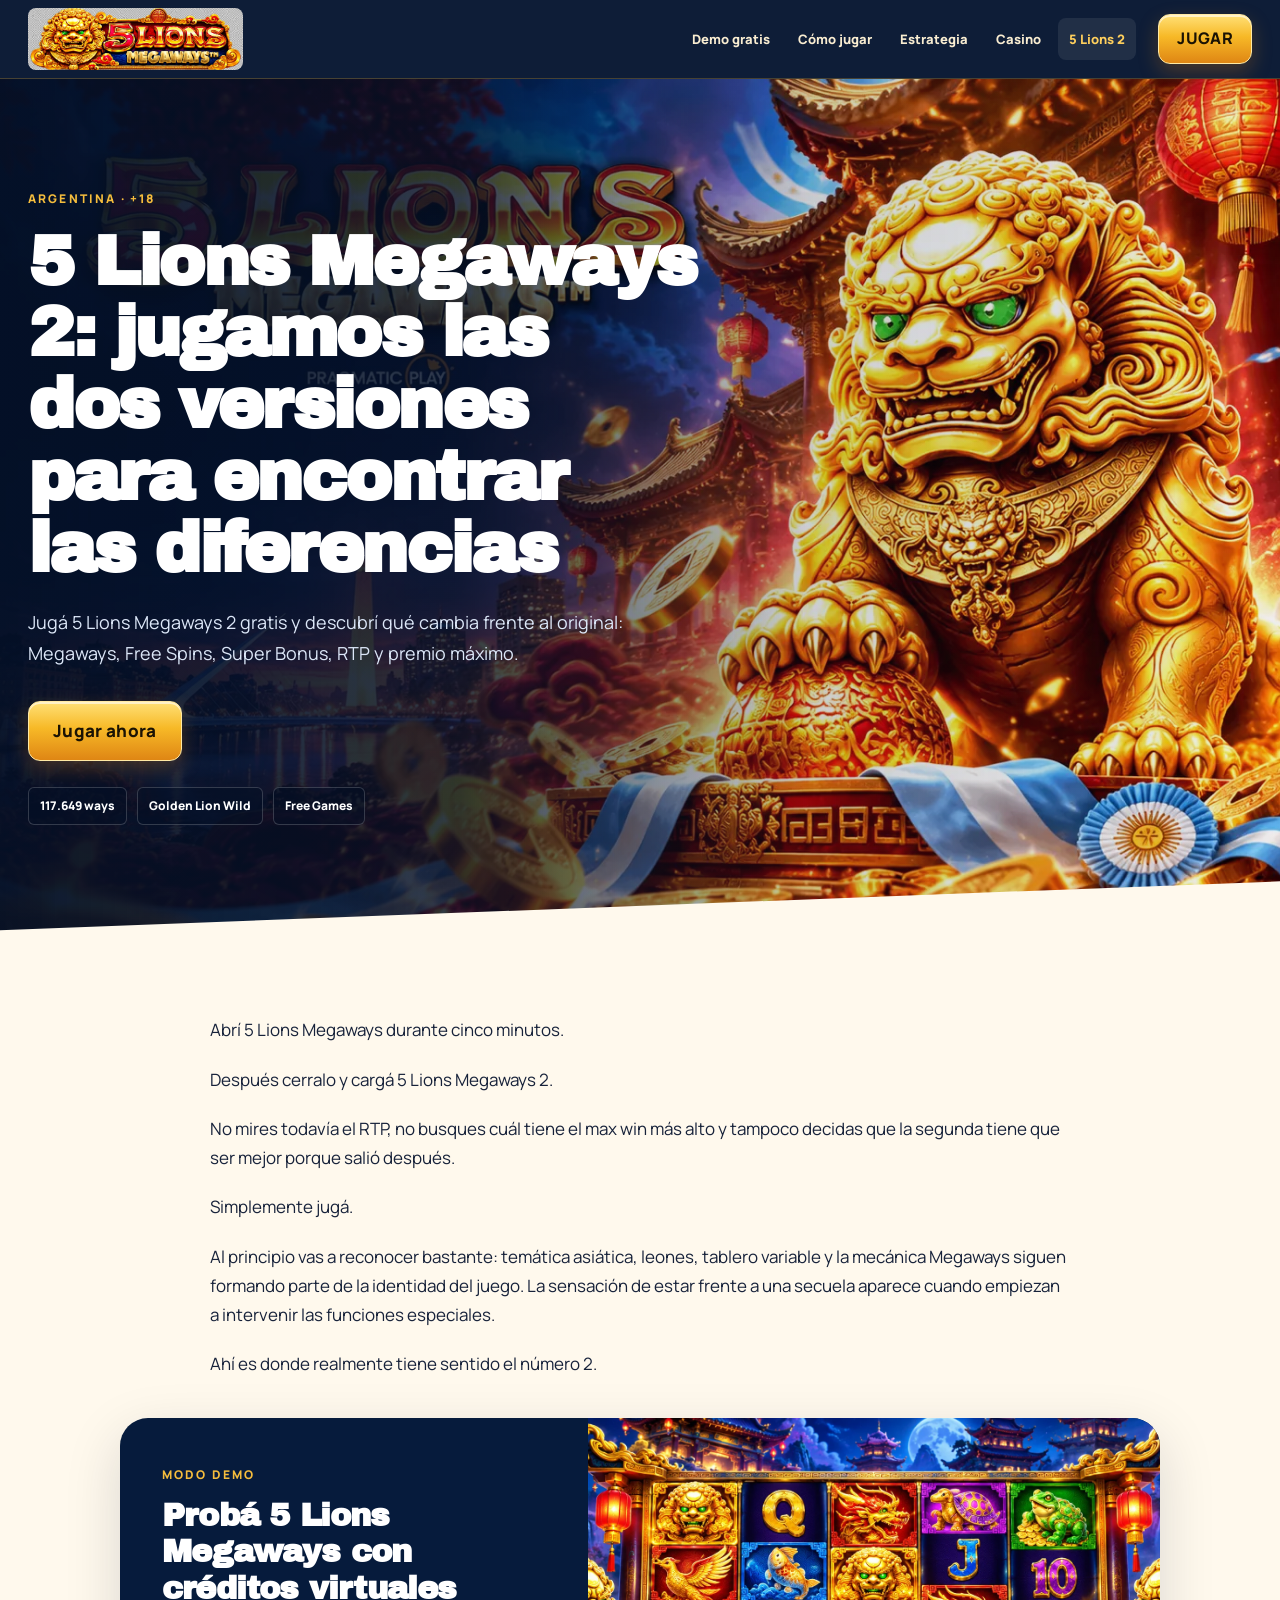
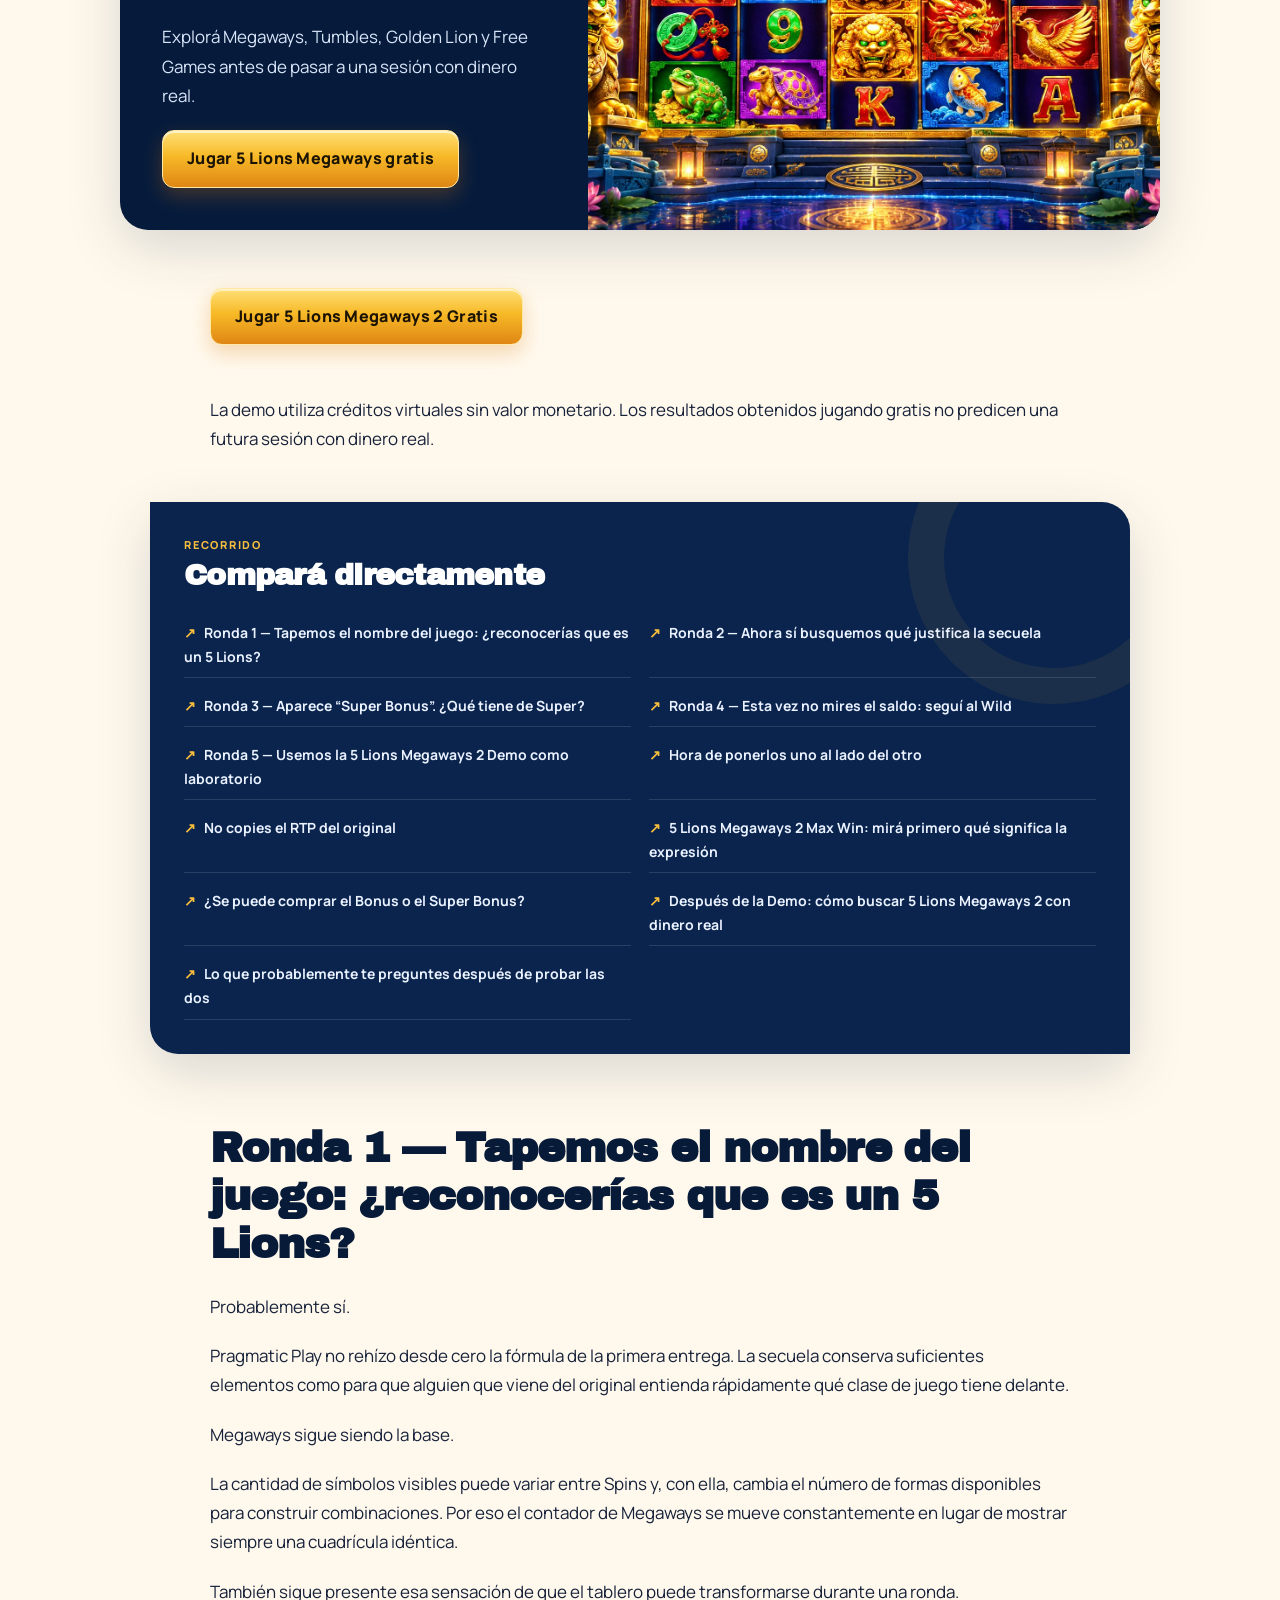
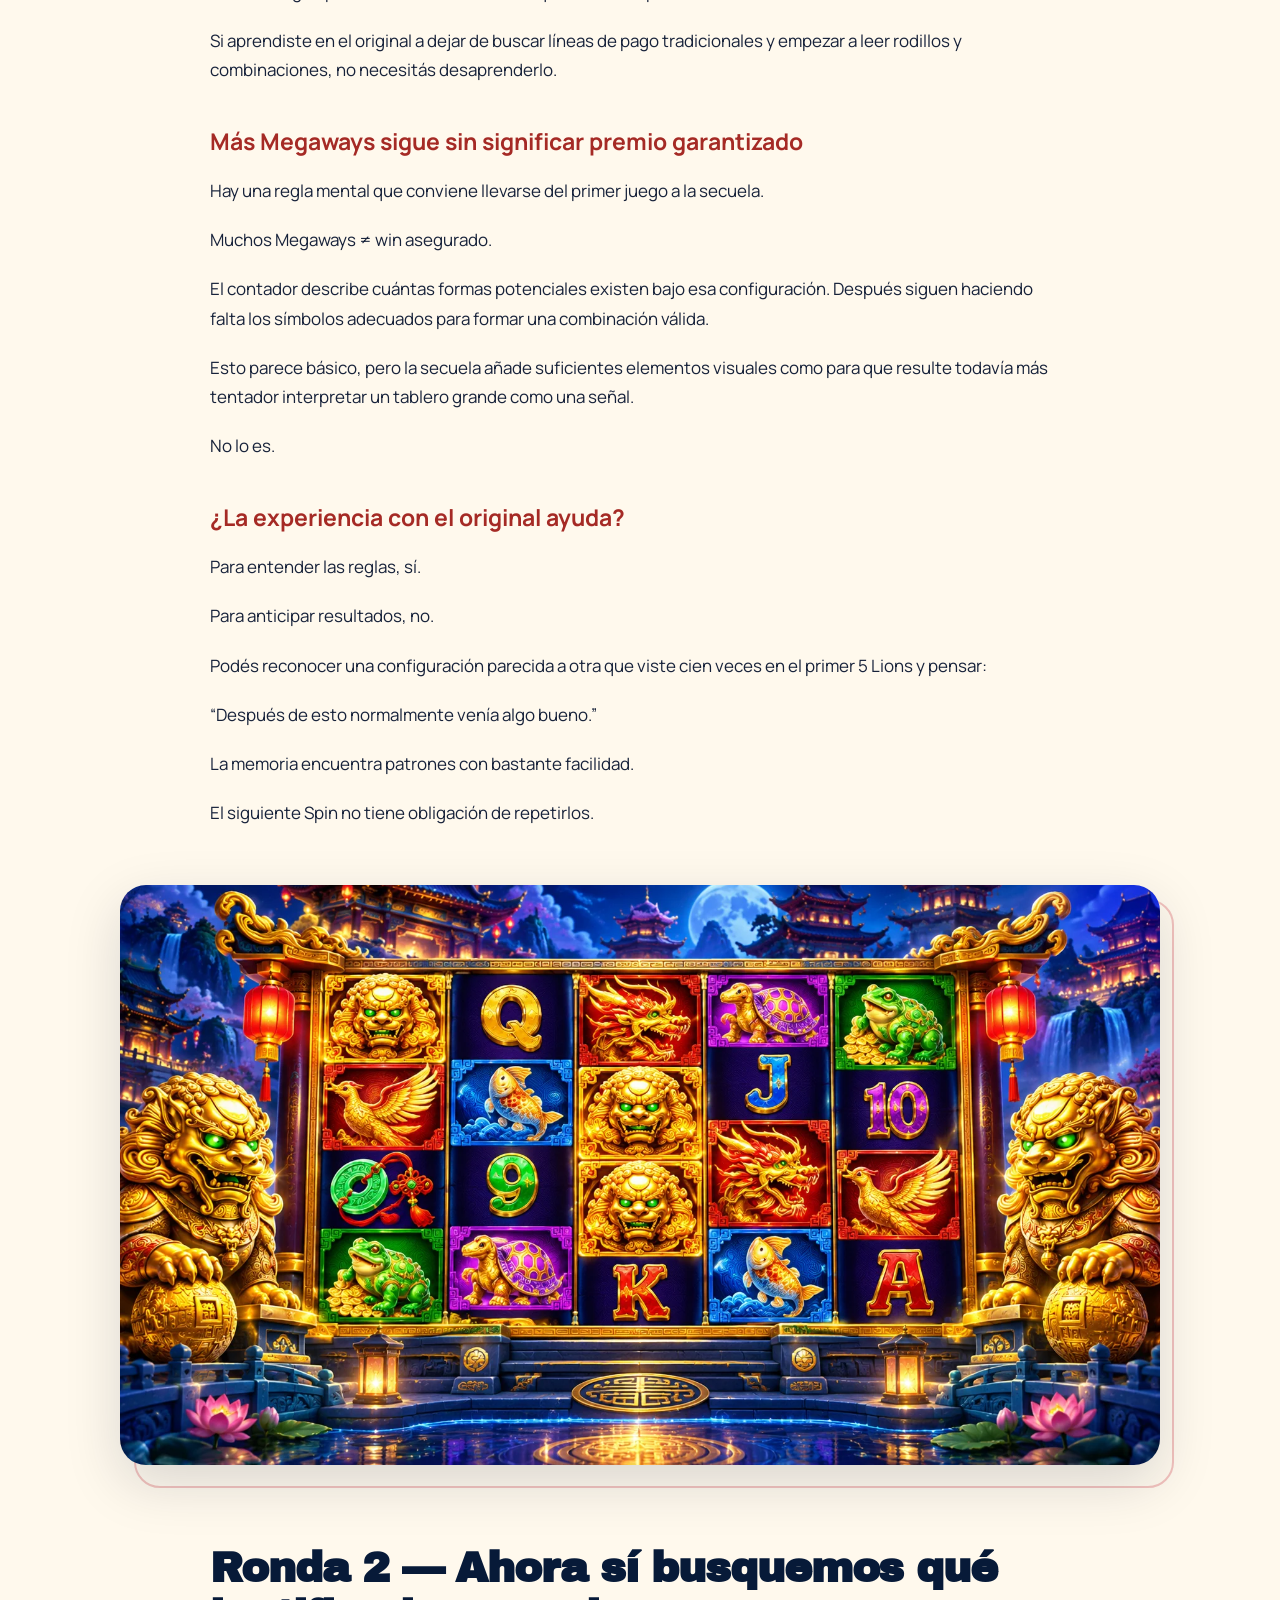
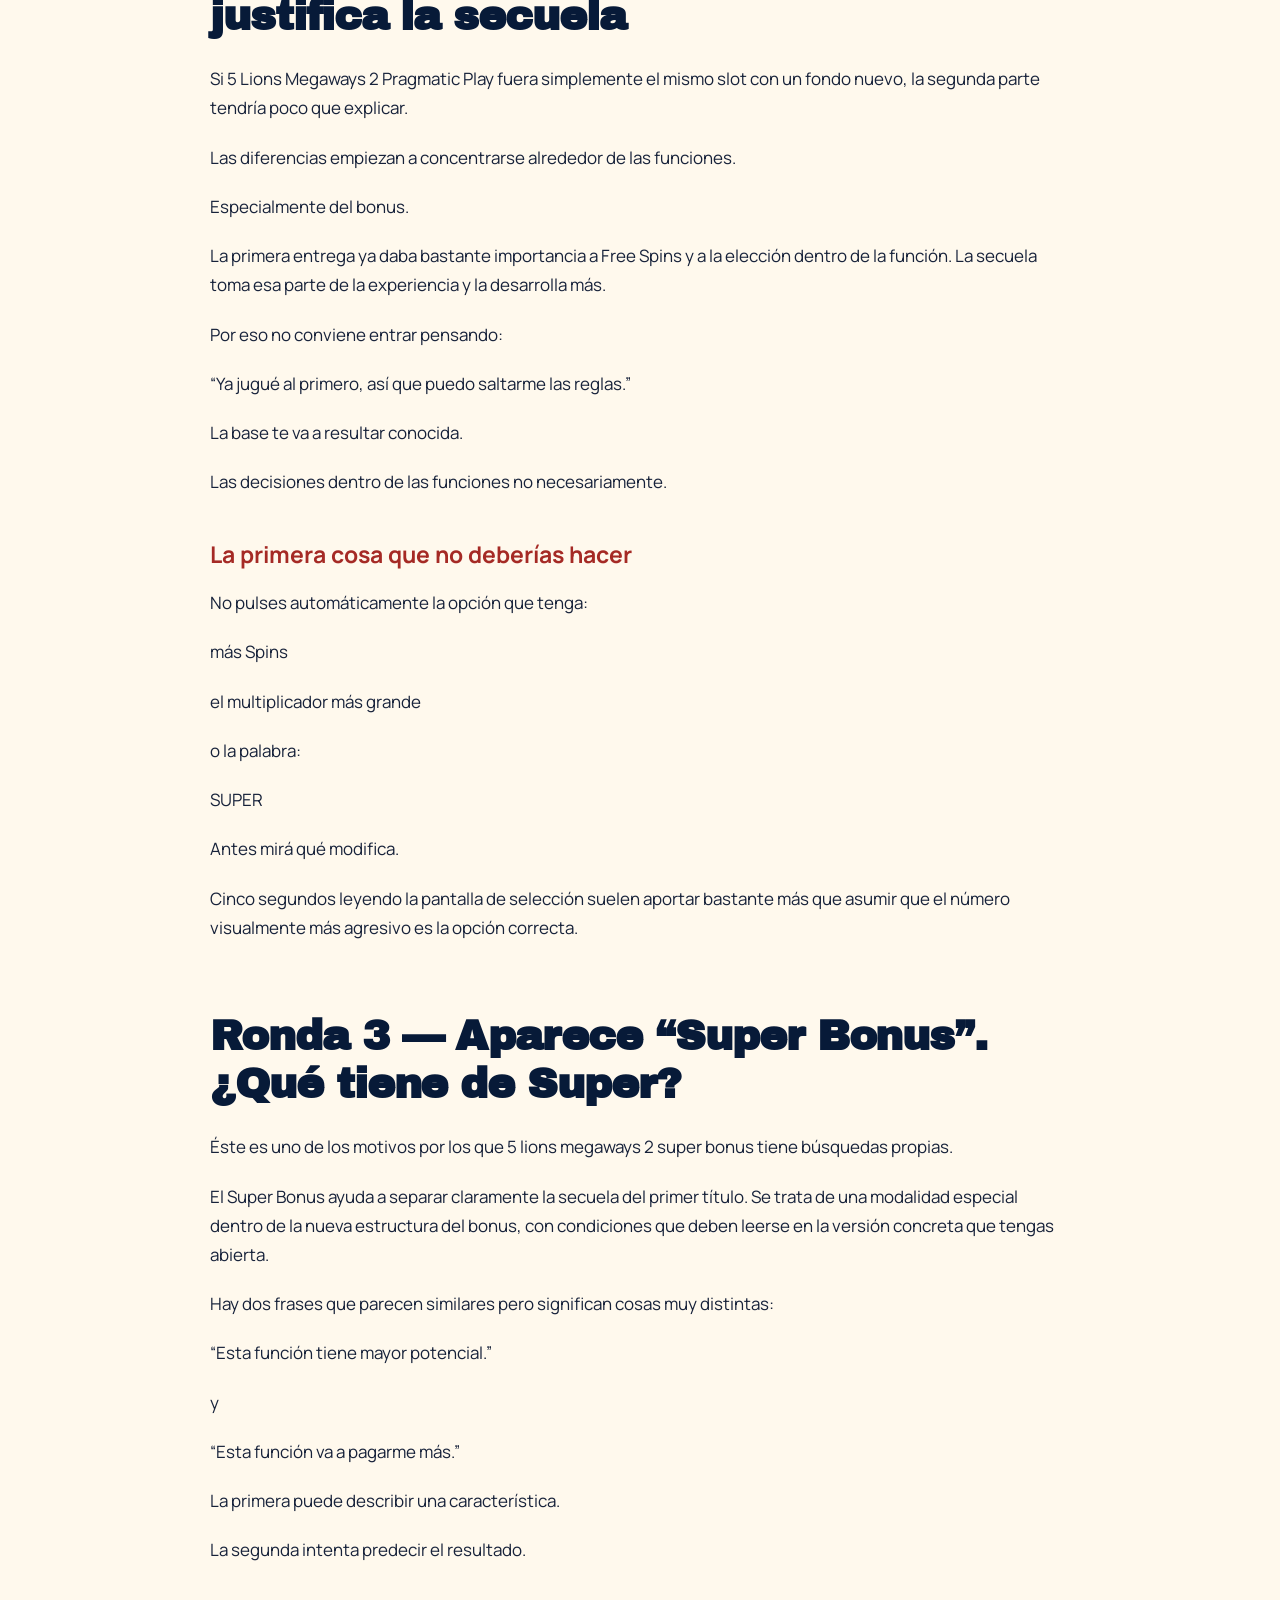
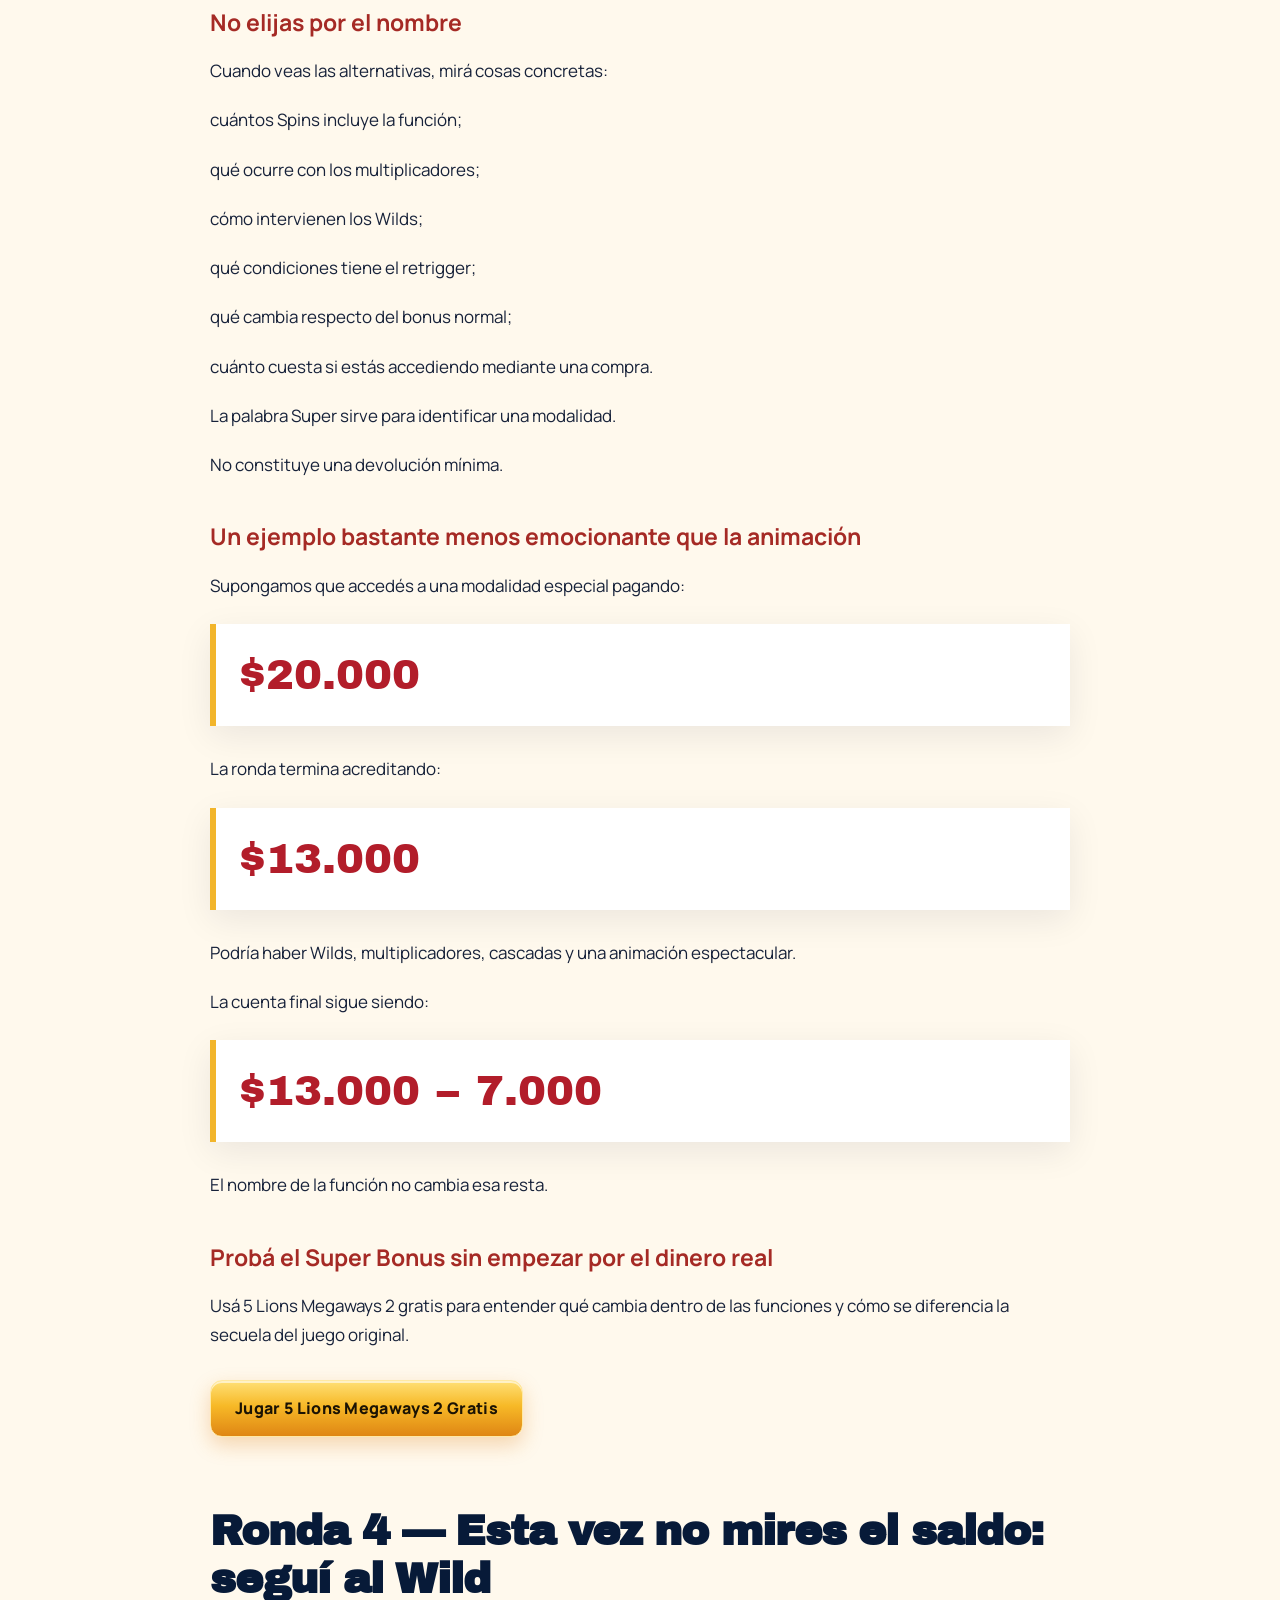
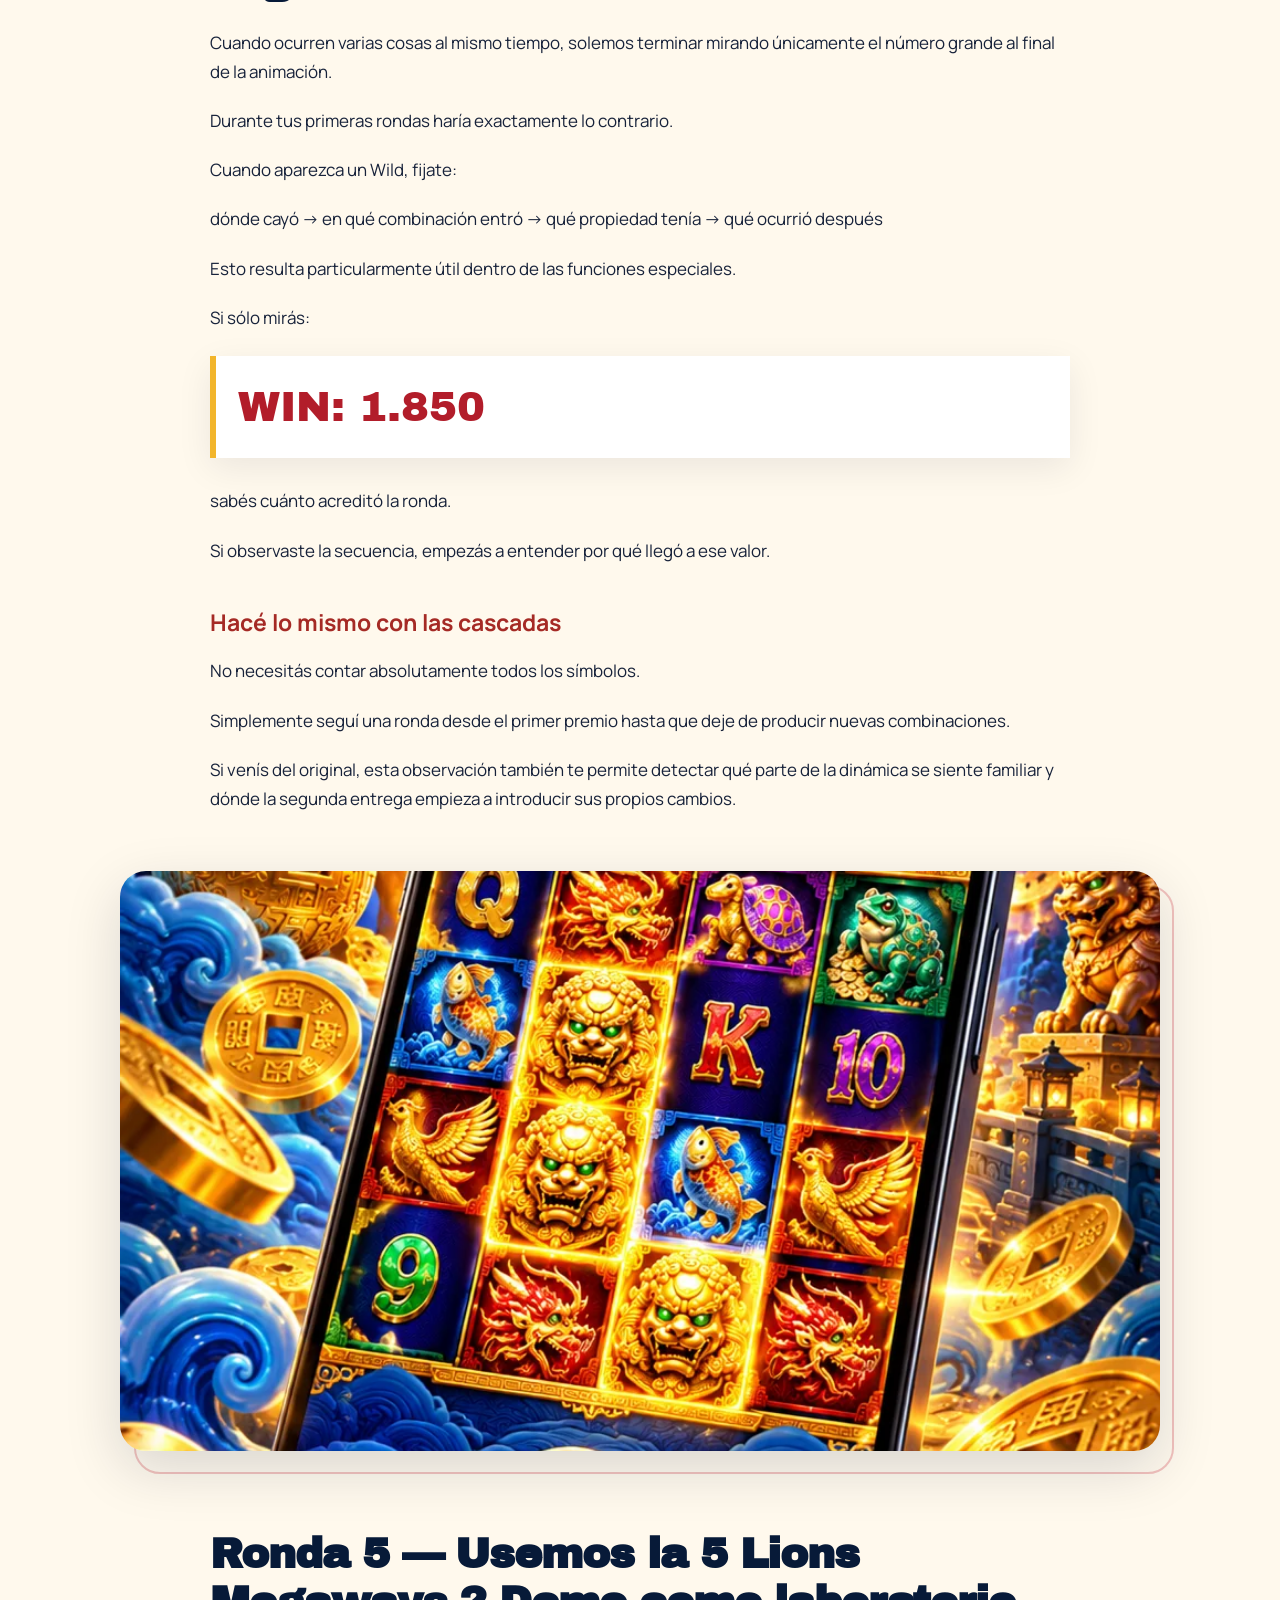
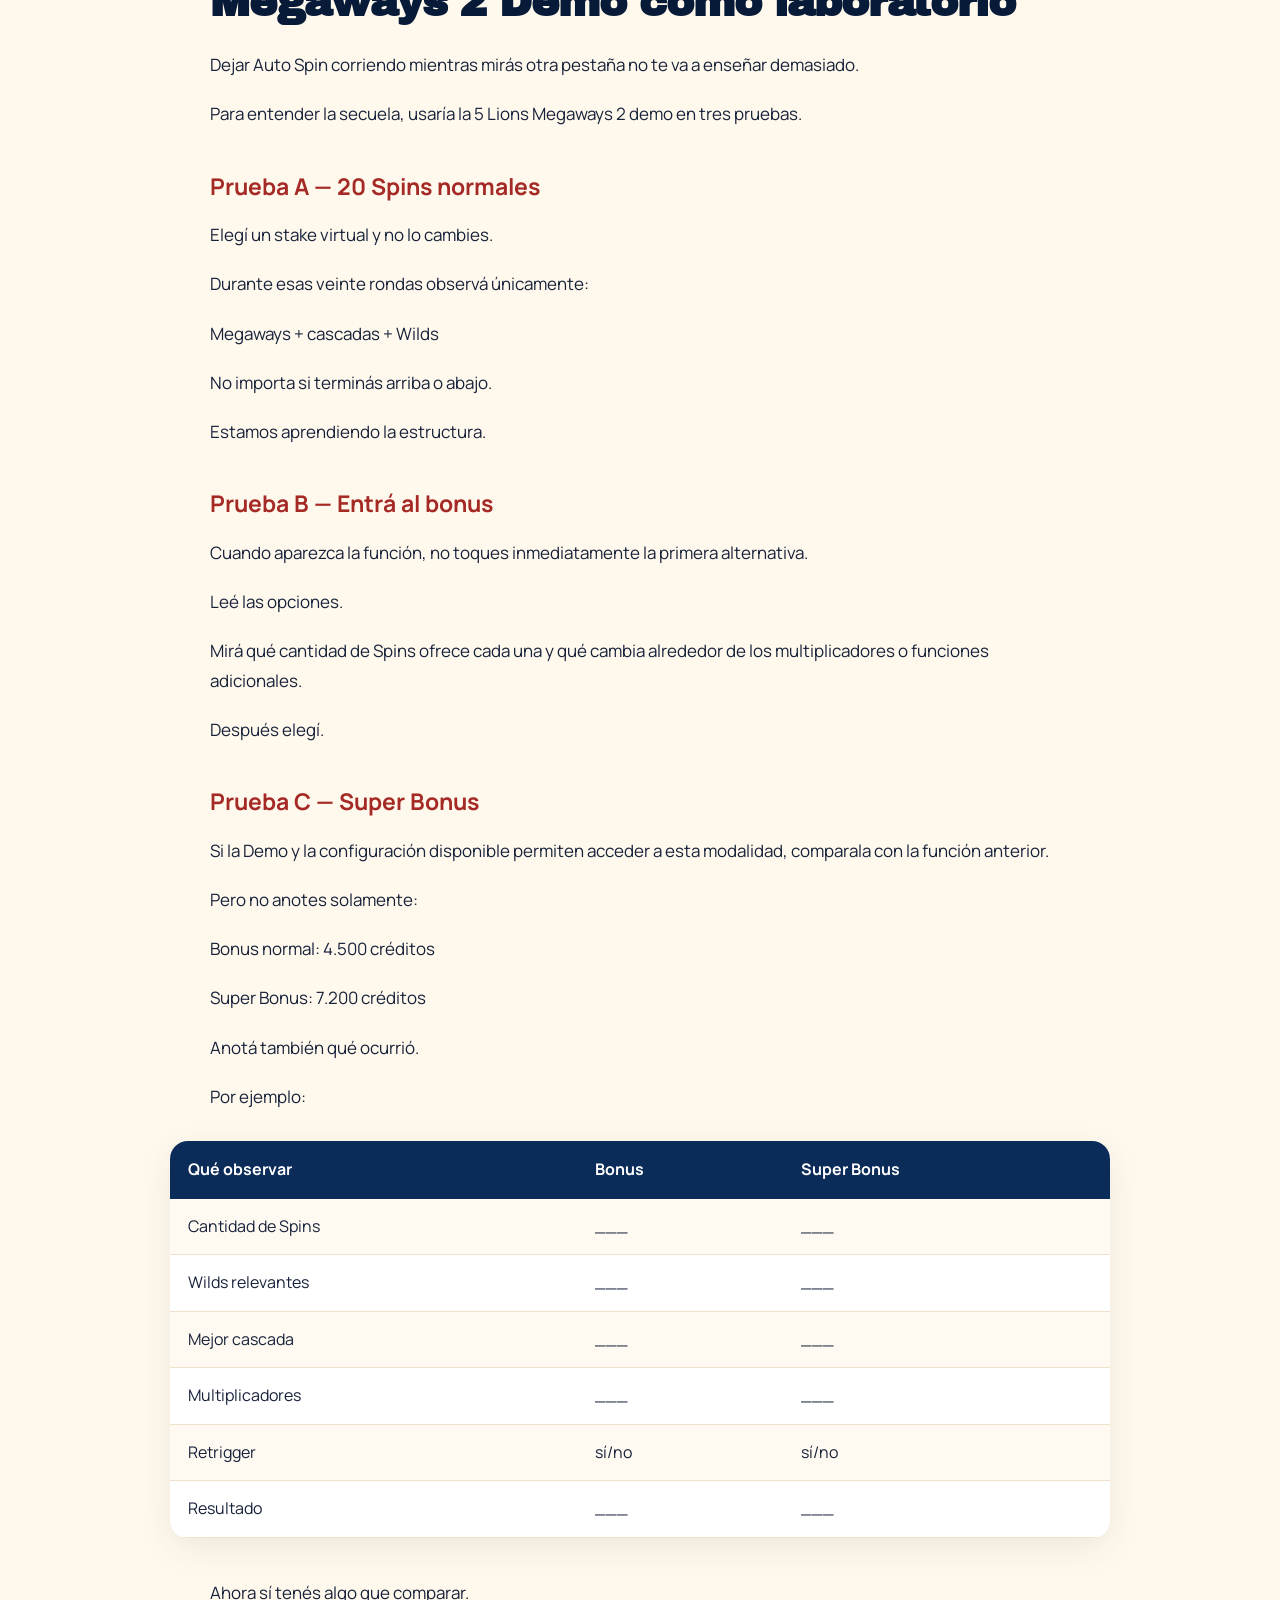
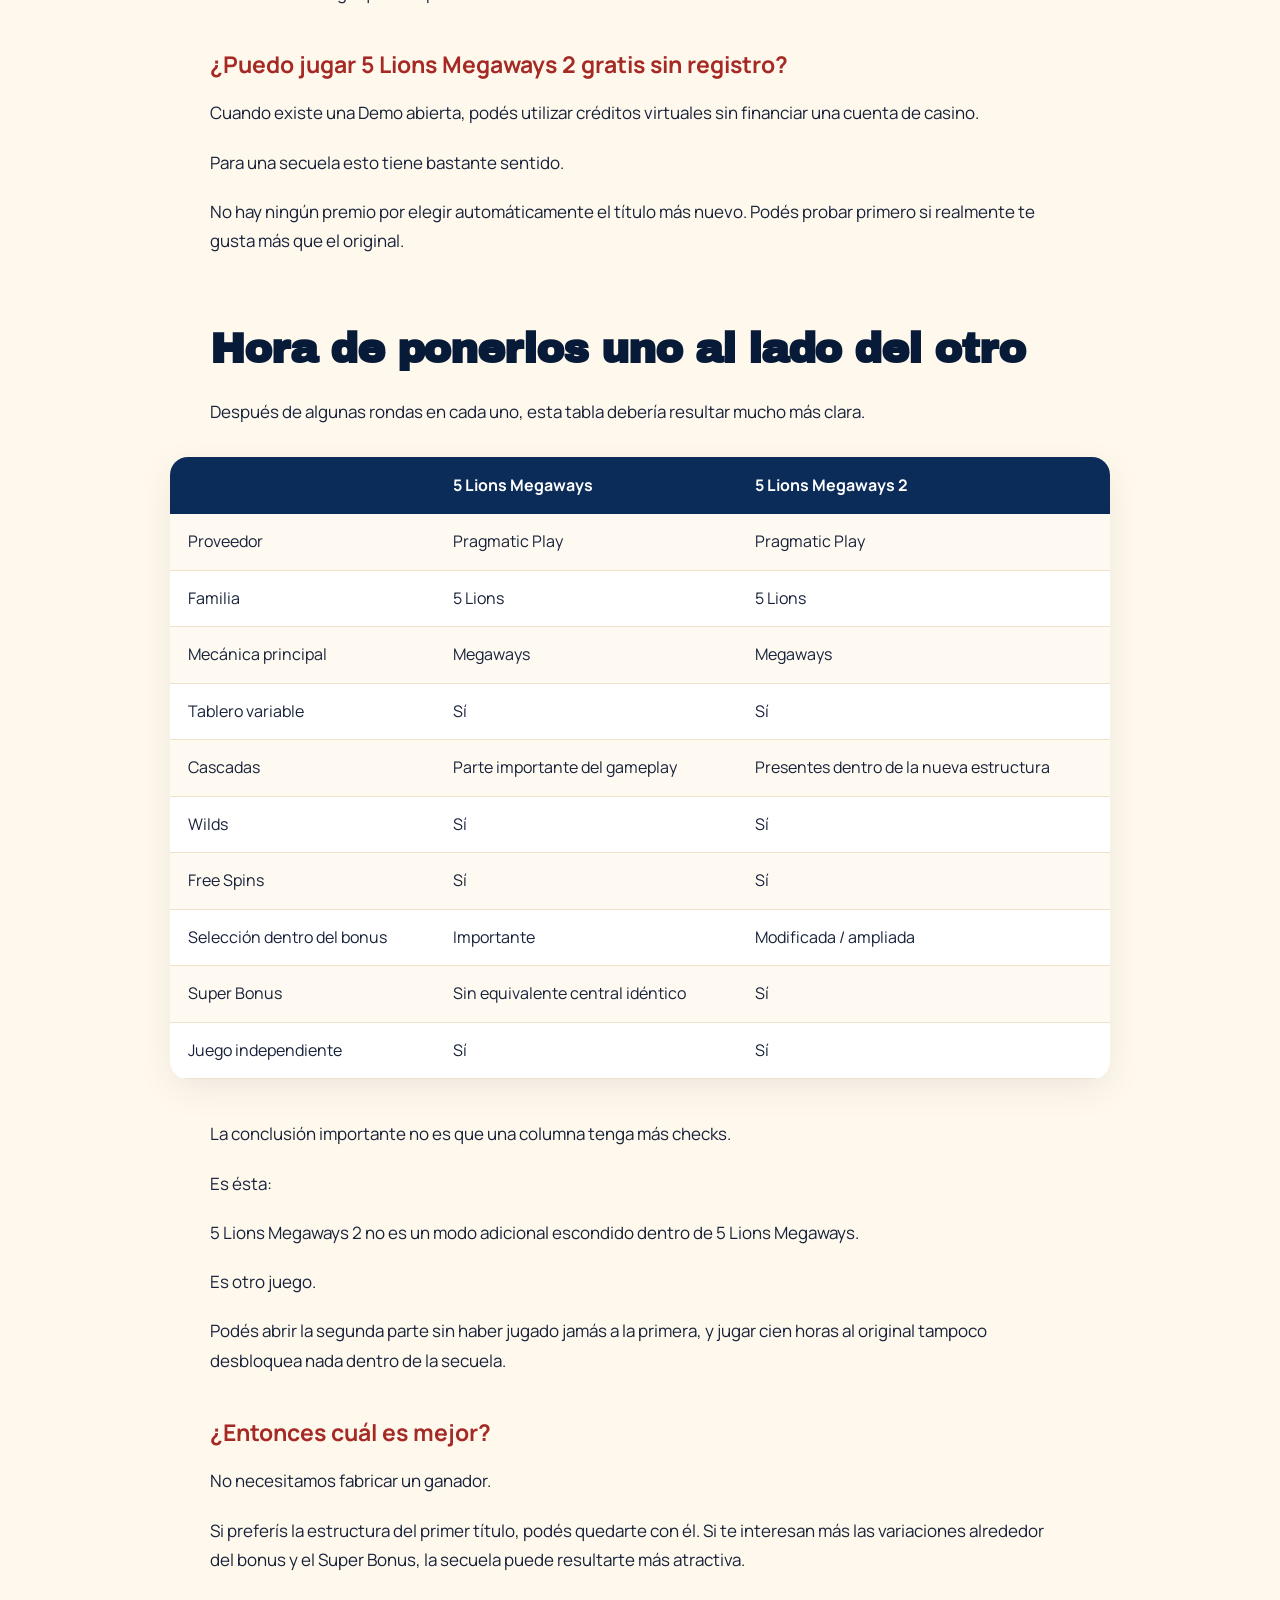
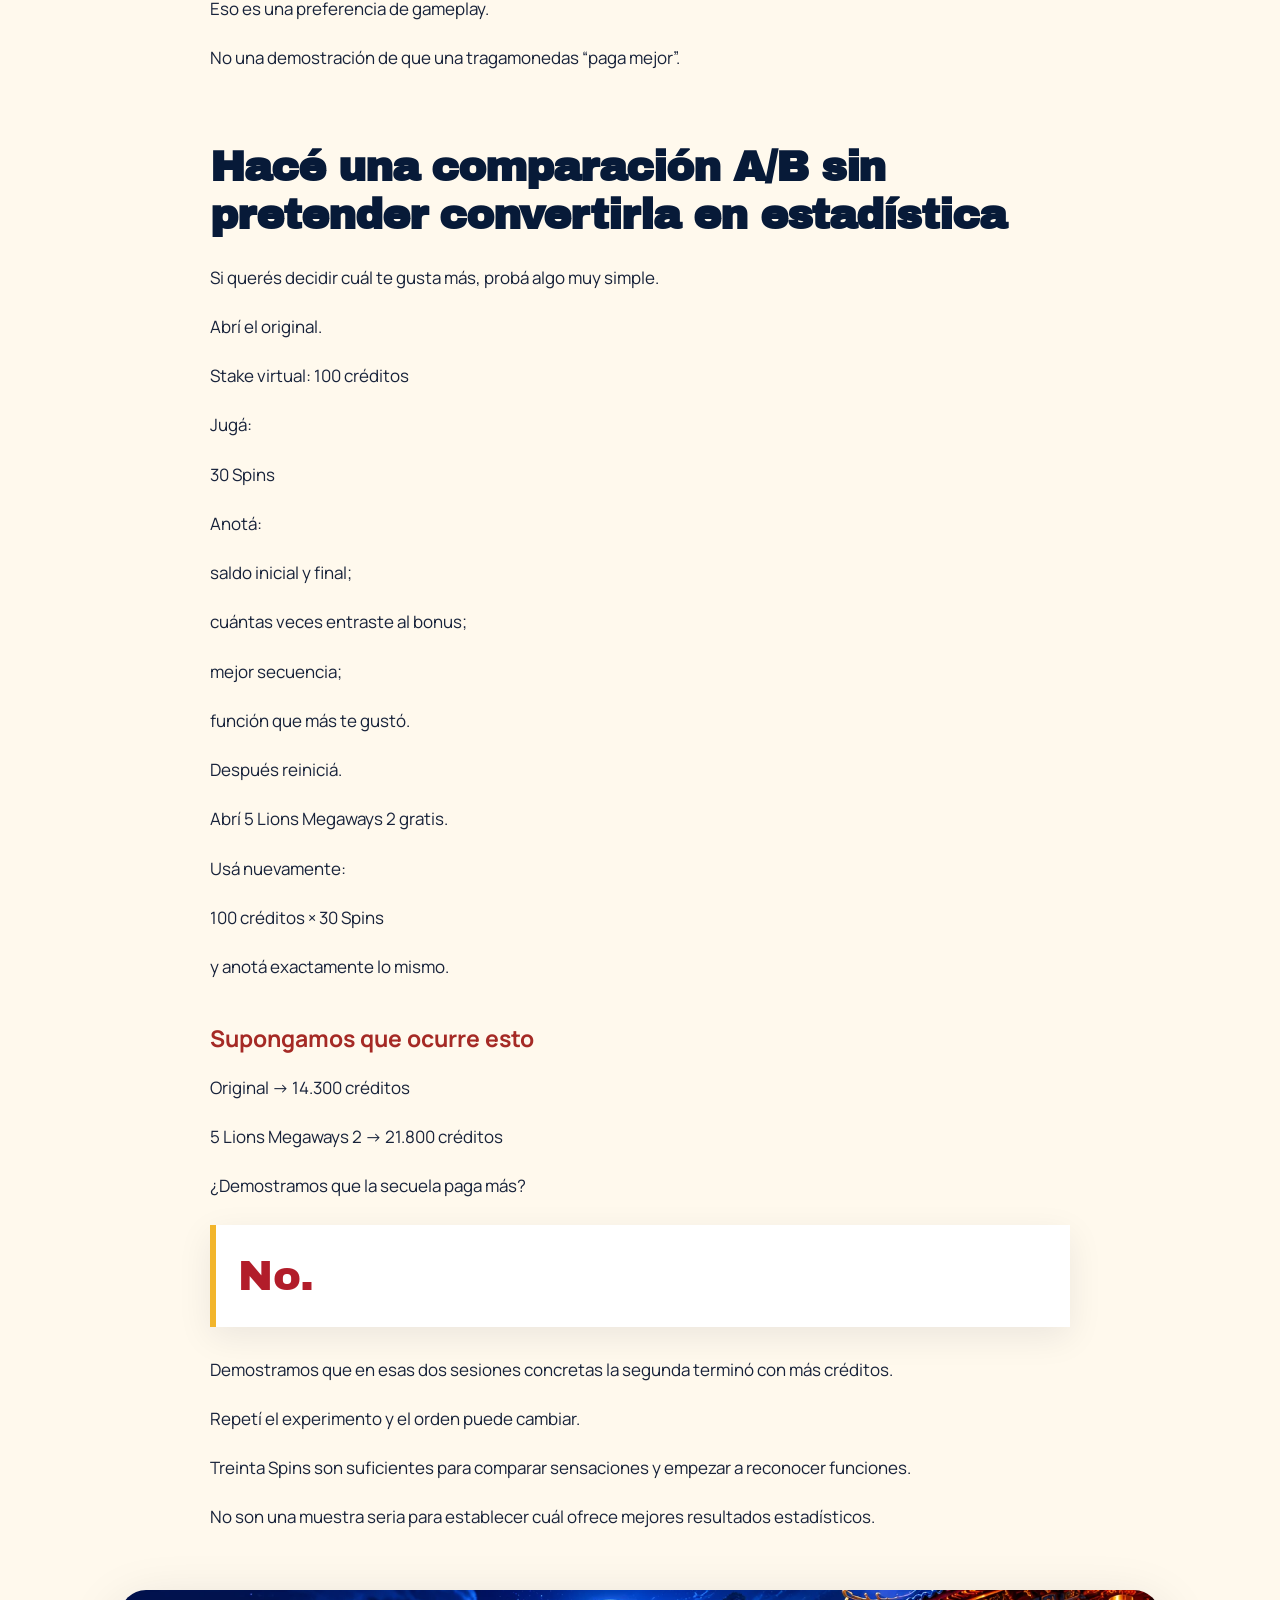
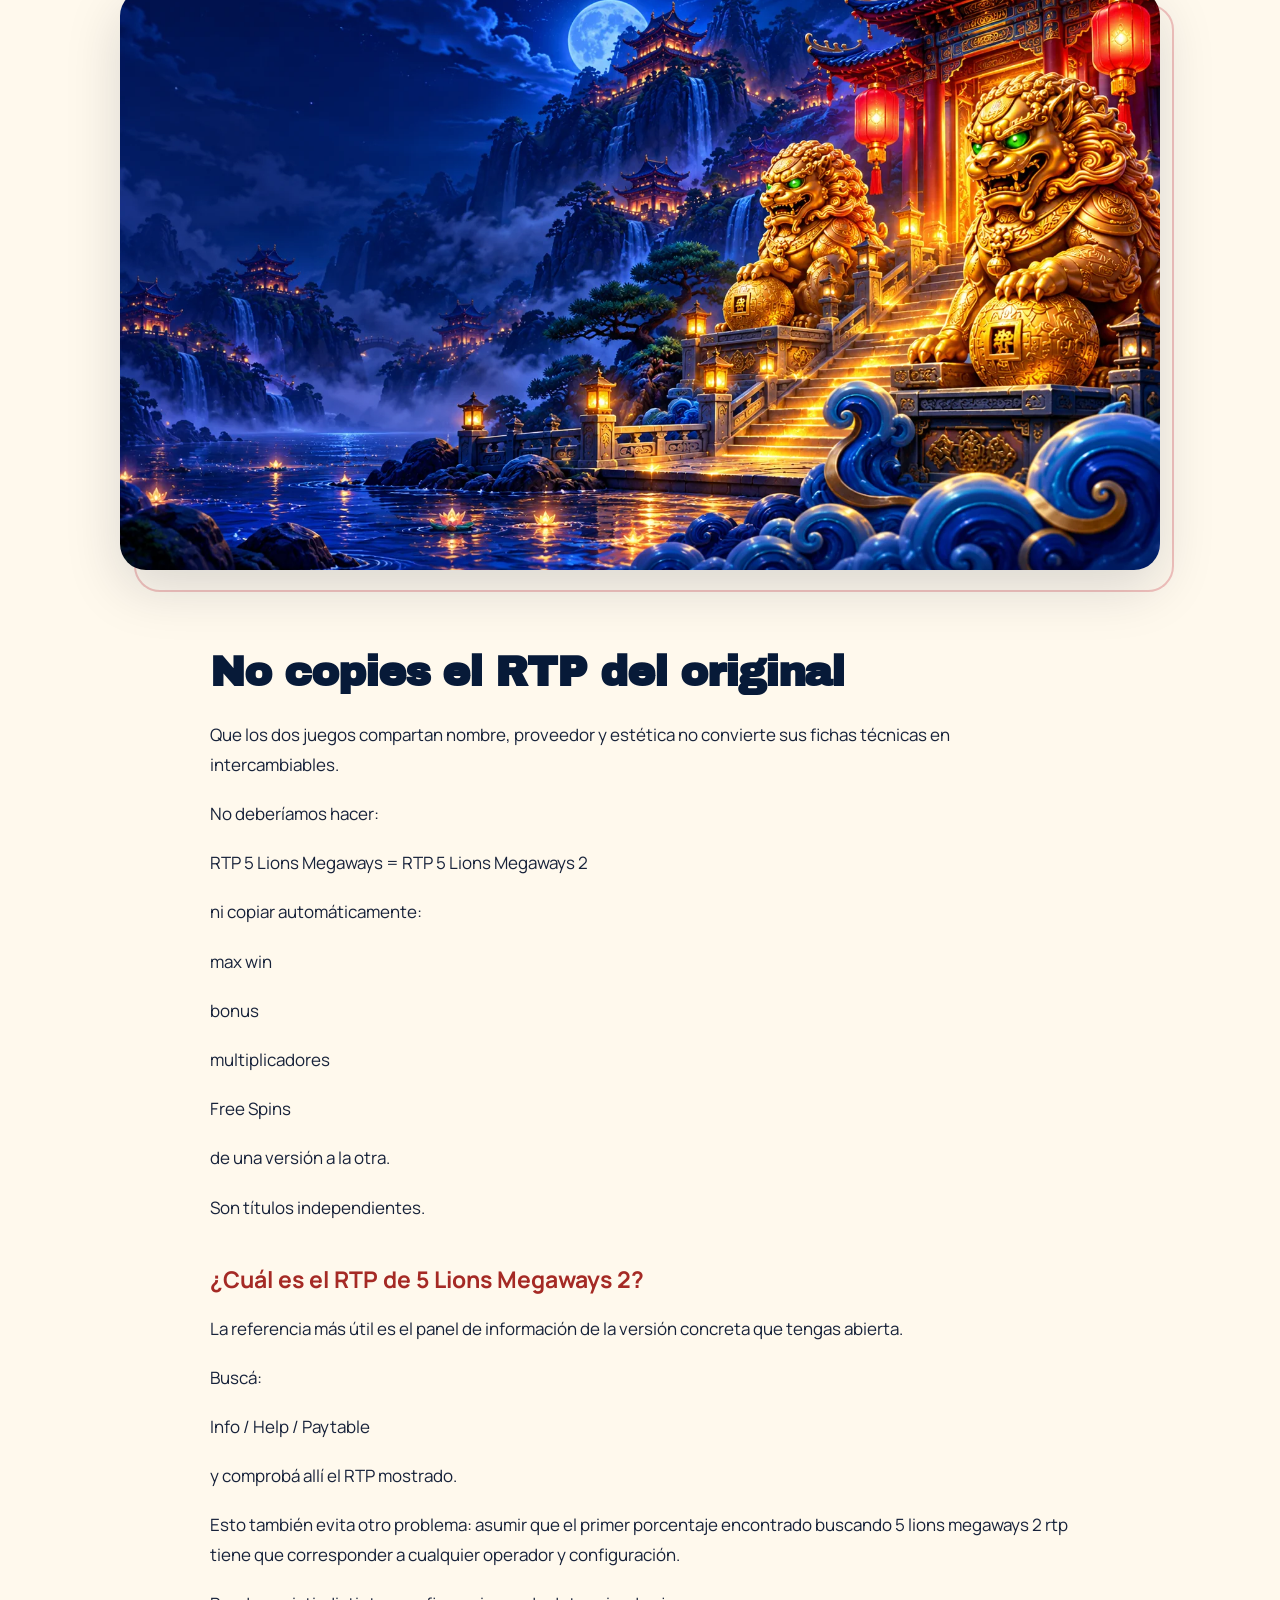
==== commit bb124b2a: "Update2" ====
--- a/5-lions-megaways-2/index.html
+++ b/5-lions-megaways-2/index.html
@@ -1,6 +1,6 @@
-<!doctype html><html lang="es-AR"><head><meta charset="utf-8"><meta name="viewport" content="width=device-width,initial-scale=1"><title>5 Lions Megaways 2 Gratis: Demo y Super Bonus</title><meta name="description" content="Jugá 5 Lions Megaways 2 gratis y descubrí qué cambia frente al original: Megaways, Free Spins, Super Bonus, RTP y premio máximo."><meta name="google-site-verification" content="sS1BB7EEUj-s7YXftbm7HTyzS3VdaFH6SpnUiCFw_8Y" /><link rel="canonical" href="https://worldpercussioncenter.com/5-lions-megaways-2/"><meta name="robots" content="index,follow,max-image-preview:large"><meta property="og:title" content="5 Lions Megaways 2 Gratis: Demo y Super Bonus"><meta property="og:description" content="Jugá 5 Lions Megaways 2 gratis y descubrí qué cambia frente al original: Megaways, Free Spins, Super Bonus, RTP y premio máximo."><meta property="og:url" content="https://worldpercussioncenter.com/5-lions-megaways-2/"><meta property="og:type" content="website"><meta property="og:image" content="https://worldpercussioncenter.com/assets/img/hero.webp"><meta name="twitter:card" content="summary_large_image"><link rel="icon" href="/favicon.png"><link rel="stylesheet" href="/assets/css/lions.css"><script type="application/ld+json">{"@context": "https://schema.org", "@type": "WebPage", "name": "5 Lions Megaways 2 Gratis: Demo y Super Bonus", "description": "Jugá 5 Lions Megaways 2 gratis y descubrí qué cambia frente al original: Megaways, Free Spins, Super Bonus, RTP y premio máximo.", "url": "https://worldpercussioncenter.com/5-lions-megaways-2/", "inLanguage": "es-AR", "isPartOf": {"@type": "WebSite", "name": "5 Lions Megaways Argentina", "url": "https://worldpercussioncenter.com/"}}</script></head><body>
+<!doctype html><html lang="es-AR"><head><meta charset="utf-8"><meta name="viewport" content="width=device-width,initial-scale=1"><title>5 Lions Megaways 2 Gratis: Demo y Super Bonus</title><meta name="description" content="Jugá 5 Lions Megaways 2 gratis y descubrí qué cambia frente al original: Megaways, Free Spins, Super Bonus, RTP y premio máximo."><meta name="google-site-verification" content="sS1BB7EEUj-s7YXftbm7HTyzS3VdaFH6SpnUiCFw_8Y" /><link rel="canonical" href="https://worldpercussioncenter.com/5-lions-megaways-2/"><meta name="robots" content="index,follow,max-image-preview:large"><meta property="og:title" content="5 Lions Megaways 2 Gratis: Demo y Super Bonus"><meta property="og:description" content="Jugá 5 Lions Megaways 2 gratis y descubrí qué cambia frente al original: Megaways, Free Spins, Super Bonus, RTP y premio máximo."><meta property="og:url" content="https://worldpercussioncenter.com/5-lions-megaways-2/"><meta property="og:type" content="website"><meta property="og:image" content="https://worldpercussioncenter.com/assets/img/hero2.webp"><meta name="twitter:card" content="summary_large_image"><link rel="icon" href="/favicon.png"><link rel="stylesheet" href="/assets/css/lions.css"><script type="application/ld+json">{"@context": "https://schema.org", "@type": "WebPage", "name": "5 Lions Megaways 2 Gratis: Demo y Super Bonus", "description": "Jugá 5 Lions Megaways 2 gratis y descubrí qué cambia frente al original: Megaways, Free Spins, Super Bonus, RTP y premio máximo.", "url": "https://worldpercussioncenter.com/5-lions-megaways-2/", "inLanguage": "es-AR", "isPartOf": {"@type": "WebSite", "name": "5 Lions Megaways Argentina", "url": "https://worldpercussioncenter.com/"}}</script></head><body>
 <header class="site-head"><div class="head-inner"><a class="brand" href="/5-lions-megaways/"><img src="/assets/img/logo.webp" alt="5 Lions Megaways"></a><input id="navtoggle" class="navtoggle" type="checkbox"><label for="navtoggle" class="navicon" aria-label="Abrir menú"><span></span><span></span><span></span></label><nav class="main-nav"><a href="/5-lions-megaways/" class="">Demo gratis</a><a href="/como-jugar-5-lions-megaways/" class="">Cómo jugar</a><a href="/como-ganar-5-lions-megaways/" class="">Estrategia</a><a href="/5-lions-megaways-casino/" class="">Casino</a><a href="/5-lions-megaways-2/" class="active">5 Lions 2</a></nav><a class="head-cta" href="/go/">JUGAR</a></div></header>
 <main><section class="hero"><div class="hero-bg"></div><div class="hero-inner"><div class="hero-copy"><span class="eyebrow">ARGENTINA · +18</span><div class="hero-title"><h1>5 Lions Megaways 2: jugamos las dos versiones para encontrar las diferencias</h1><p>Jugá 5 Lions Megaways 2 gratis y descubrí qué cambia frente al original: Megaways, Free Spins, Super Bonus, RTP y premio máximo.</p><a class="cta-btn hero-btn" href="/go/">Jugar ahora</a><div class="hero-facts"><span>117.649 ways</span><span>Golden Lion Wild</span><span>Free Games</span></div></div></div></section>
-<article class="content-shell"><p>Abrí 5 Lions Megaways durante cinco minutos.</p><p>Después cerralo y cargá 5 Lions Megaways 2.</p><p>No mires todavía el RTP, no busques cuál tiene el max win más alto y tampoco decidas que la segunda tiene que ser mejor porque salió después.</p><p>Simplemente jugá.</p><p>Al principio vas a reconocer bastante: temática asiática, leones, tablero variable y la mecánica Megaways siguen formando parte de la identidad del juego. La sensación de estar frente a una secuela aparece cuando empiezan a intervenir las funciones especiales.</p><p>Ahí es donde realmente tiene sentido el número 2.</p><section class="demo-panel"><div><span class="eyebrow">MODO DEMO</span><h2>Probá 5 Lions Megaways con créditos virtuales</h2><p>Explorá Megaways, Tumbles, Golden Lion y Free Games antes de pasar a una sesión con dinero real.</p><a class="cta-btn" href="/go/">Jugar 5 Lions Megaways gratis</a></div><img src="/assets/img/gameplay.webp" alt="5 Lions Megaways demo y tablero de juego" loading="eager"></section><div class="inline-action"><a class="cta-btn" href="/go/">Jugar 5 Lions Megaways 2 Gratis</a></div><p>La demo utiliza créditos virtuales sin valor monetario. Los resultados obtenidos jugando gratis no predicen una futura sesión con dinero real.</p><nav class="toc" aria-label="Contenido"><div class="toc-kicker">RECORRIDO</div><h2 id="compara-directamente">Compará directamente</h2><div class="toc-links"><a href="#igual">Ronda 1 — Tapemos el nombre del juego: ¿reconocerías que es un 5 Lions?</a><a href="#cambios">Ronda 2 — Ahora sí busquemos qué justifica la secuela</a><a href="#super-bonus">Ronda 3 — Aparece “Super Bonus”. ¿Qué tiene de Super?</a><a href="#wilds">Ronda 4 — Esta vez no mires el saldo: seguí al Wild</a><a href="#demo">Ronda 5 — Usemos la 5 Lions Megaways 2 Demo como laboratorio</a><a href="#comparacion">Hora de ponerlos uno al lado del otro</a><a href="#rtp">No copies el RTP del original</a><a href="#max-win">5 Lions Megaways 2 Max Win: mirá primero qué significa la expresión</a><a href="#buy">¿Se puede comprar el Bonus o el Super Bonus?</a><a href="#casino">Después de la Demo: cómo buscar 5 Lions Megaways 2 con dinero real</a><a href="#faq">Lo que probablemente te preguntes después de probar las dos</a></div></nav><h2 id="igual">Ronda 1 — Tapemos el nombre del juego: ¿reconocerías que es un 5 Lions?</h2><p>Probablemente sí.</p><p>Pragmatic Play no rehízo desde cero la fórmula de la primera entrega. La secuela conserva suficientes elementos como para que alguien que viene del original entienda rápidamente qué clase de juego tiene delante.</p><p>Megaways sigue siendo la base.</p><p>La cantidad de símbolos visibles puede variar entre Spins y, con ella, cambia el número de formas disponibles para construir combinaciones. Por eso el contador de Megaways se mueve constantemente en lugar de mostrar siempre una cuadrícula idéntica.</p><p>También sigue presente esa sensación de que el tablero puede transformarse durante una ronda.</p><p>Si aprendiste en el original a dejar de buscar líneas de pago tradicionales y empezar a leer rodillos y combinaciones, no necesitás desaprenderlo.</p><h3>Más Megaways sigue sin significar premio garantizado</h3><p>Hay una regla mental que conviene llevarse del primer juego a la secuela.</p><p>Muchos Megaways ≠ win asegurado.</p><p>El contador describe cuántas formas potenciales existen bajo esa configuración. Después siguen haciendo falta los símbolos adecuados para formar una combinación válida.</p><p>Esto parece básico, pero la secuela añade suficientes elementos visuales como para que resulte todavía más tentador interpretar un tablero grande como una señal.</p><p>No lo es.</p><h3>¿La experiencia con el original ayuda?</h3><p>Para entender las reglas, sí.</p><p>Para anticipar resultados, no.</p><p>Podés reconocer una configuración parecida a otra que viste cien veces en el primer 5 Lions y pensar:</p><p>“Después de esto normalmente venía algo bueno.”</p><p>La memoria encuentra patrones con bastante facilidad.</p><p>El siguiente Spin no tiene obligación de repetirlos.</p><figure class="story-image"><img src="/assets/img/gameplay.webp" alt="5 Lions Megaways - Ronda 2 — Ahora sí busquemos qué justifica la secuela" loading="lazy"></figure><h2 id="cambios">Ronda 2 — Ahora sí busquemos qué justifica la secuela</h2><p>Si 5 Lions Megaways 2 Pragmatic Play fuera simplemente el mismo slot con un fondo nuevo, la segunda parte tendría poco que explicar.</p><p>Las diferencias empiezan a concentrarse alrededor de las funciones.</p><p>Especialmente del bonus.</p><p>La primera entrega ya daba bastante importancia a Free Spins y a la elección dentro de la función. La secuela toma esa parte de la experiencia y la desarrolla más.</p><p>Por eso no conviene entrar pensando:</p><p>“Ya jugué al primero, así que puedo saltarme las reglas.”</p><p>La base te va a resultar conocida.</p><p>Las decisiones dentro de las funciones no necesariamente.</p><h3>La primera cosa que no deberías hacer</h3><p>No pulses automáticamente la opción que tenga:</p><p>más Spins</p><p>el multiplicador más grande</p><p>o la palabra:</p><p>SUPER</p><p>Antes mirá qué modifica.</p><p>Cinco segundos leyendo la pantalla de selección suelen aportar bastante más que asumir que el número visualmente más agresivo es la opción correcta.</p><h2 id="super-bonus">Ronda 3 — Aparece “Super Bonus”. ¿Qué tiene de Super?</h2><p>Éste es uno de los motivos por los que 5 lions megaways 2 super bonus tiene búsquedas propias.</p><p>El Super Bonus ayuda a separar claramente la secuela del primer título. Se trata de una modalidad especial dentro de la nueva estructura del bonus, con condiciones que deben leerse en la versión concreta que tengas abierta.</p><p>Hay dos frases que parecen similares pero significan cosas muy distintas:</p><p>“Esta función tiene mayor potencial.”</p><p>y</p><p>“Esta función va a pagarme más.”</p><p>La primera puede describir una característica.</p><p>La segunda intenta predecir el resultado.</p><h3>No elijas por el nombre</h3><p>Cuando veas las alternativas, mirá cosas concretas:</p><p>cuántos Spins incluye la función;</p><p>qué ocurre con los multiplicadores;</p><p>cómo intervienen los Wilds;</p><p>qué condiciones tiene el retrigger;</p><p>qué cambia respecto del bonus normal;</p><p>cuánto cuesta si estás accediendo mediante una compra.</p><p>La palabra Super sirve para identificar una modalidad.</p><p>No constituye una devolución mínima.</p><h3>Un ejemplo bastante menos emocionante que la animación</h3><p>Supongamos que accedés a una modalidad especial pagando:</p><div class="number-chip">$20.000</div><p>La ronda termina acreditando:</p><div class="number-chip">$13.000</div><p>Podría haber Wilds, multiplicadores, cascadas y una animación espectacular.</p><p>La cuenta final sigue siendo:</p><div class="number-chip">$13.000 − 7.000</div><p>El nombre de la función no cambia esa resta.</p><h3>Probá el Super Bonus sin empezar por el dinero real</h3><p>Usá 5 Lions Megaways 2 gratis para entender qué cambia dentro de las funciones y cómo se diferencia la secuela del juego original.</p><div class="inline-action"><a class="cta-btn" href="/go/">Jugar 5 Lions Megaways 2 Gratis</a></div><h2 id="wilds">Ronda 4 — Esta vez no mires el saldo: seguí al Wild</h2><p>Cuando ocurren varias cosas al mismo tiempo, solemos terminar mirando únicamente el número grande al final de la animación.</p><p>Durante tus primeras rondas haría exactamente lo contrario.</p><p>Cuando aparezca un Wild, fijate:</p><p>dónde cayó → en qué combinación entró → qué propiedad tenía → qué ocurrió después</p><p>Esto resulta particularmente útil dentro de las funciones especiales.</p><p>Si sólo mirás:</p><div class="number-chip">WIN: 1.850</div><p>sabés cuánto acreditó la ronda.</p><p>Si observaste la secuencia, empezás a entender por qué llegó a ese valor.</p><h3>Hacé lo mismo con las cascadas</h3><p>No necesitás contar absolutamente todos los símbolos.</p><p>Simplemente seguí una ronda desde el primer premio hasta que deje de producir nuevas combinaciones.</p><p>Si venís del original, esta observación también te permite detectar qué parte de la dinámica se siente familiar y dónde la segunda entrega empieza a introducir sus propios cambios.</p><figure class="story-image"><img src="/assets/img/lion.webp" alt="5 Lions Megaways - Ronda 5 — Usemos la 5 Lions Megaways 2 Demo como laboratorio" loading="lazy"></figure><h2 id="demo">Ronda 5 — Usemos la 5 Lions Megaways 2 Demo como laboratorio</h2><p>Dejar Auto Spin corriendo mientras mirás otra pestaña no te va a enseñar demasiado.</p><p>Para entender la secuela, usaría la 5 Lions Megaways 2 demo en tres pruebas.</p><h3>Prueba A — 20 Spins normales</h3><p>Elegí un stake virtual y no lo cambies.</p><p>Durante esas veinte rondas observá únicamente:</p><p>Megaways + cascadas + Wilds</p><p>No importa si terminás arriba o abajo.</p><p>Estamos aprendiendo la estructura.</p><h3>Prueba B — Entrá al bonus</h3><p>Cuando aparezca la función, no toques inmediatamente la primera alternativa.</p><p>Leé las opciones.</p><p>Mirá qué cantidad de Spins ofrece cada una y qué cambia alrededor de los multiplicadores o funciones adicionales.</p><p>Después elegí.</p><h3>Prueba C — Super Bonus</h3><p>Si la Demo y la configuración disponible permiten acceder a esta modalidad, comparala con la función anterior.</p><p>Pero no anotes solamente:</p><p>Bonus normal: 4.500 créditos</p><p>Super Bonus: 7.200 créditos</p><p>Anotá también qué ocurrió.</p><p>Por ejemplo:</p><div class="table-scroll"><table><tr><th>Qué observar</th><th>Bonus</th><th>Super Bonus</th></tr><tr><td>Cantidad de Spins</td><td>___</td><td>___</td></tr><tr><td>Wilds relevantes</td><td>___</td><td>___</td></tr><tr><td>Mejor cascada</td><td>___</td><td>___</td></tr><tr><td>Multiplicadores</td><td>___</td><td>___</td></tr><tr><td>Retrigger</td><td>sí/no</td><td>sí/no</td></tr><tr><td>Resultado</td><td>___</td><td>___</td></tr></table></div><p>Ahora sí tenés algo que comparar.</p><h3>¿Puedo jugar 5 Lions Megaways 2 gratis sin registro?</h3><p>Cuando existe una Demo abierta, podés utilizar créditos virtuales sin financiar una cuenta de casino.</p><p>Para una secuela esto tiene bastante sentido.</p><p>No hay ningún premio por elegir automáticamente el título más nuevo. Podés probar primero si realmente te gusta más que el original.</p><h2 id="comparacion">Hora de ponerlos uno al lado del otro</h2><p>Después de algunas rondas en cada uno, esta tabla debería resultar mucho más clara.</p><div class="table-scroll"><table><tr><th></th><th>5 Lions Megaways</th><th>5 Lions Megaways 2</th></tr><tr><td>Proveedor</td><td>Pragmatic Play</td><td>Pragmatic Play</td></tr><tr><td>Familia</td><td>5 Lions</td><td>5 Lions</td></tr><tr><td>Mecánica principal</td><td>Megaways</td><td>Megaways</td></tr><tr><td>Tablero variable</td><td>Sí</td><td>Sí</td></tr><tr><td>Cascadas</td><td>Parte importante del gameplay</td><td>Presentes dentro de la nueva estructura</td></tr><tr><td>Wilds</td><td>Sí</td><td>Sí</td></tr><tr><td>Free Spins</td><td>Sí</td><td>Sí</td></tr><tr><td>Selección dentro del bonus</td><td>Importante</td><td>Modificada / ampliada</td></tr><tr><td>Super Bonus</td><td>Sin equivalente central idéntico</td><td>Sí</td></tr><tr><td>Juego independiente</td><td>Sí</td><td>Sí</td></tr></table></div><p>La conclusión importante no es que una columna tenga más checks.</p><p>Es ésta:</p><p>5 Lions Megaways 2 no es un modo adicional escondido dentro de 5 Lions Megaways.</p><p>Es otro juego.</p><p>Podés abrir la segunda parte sin haber jugado jamás a la primera, y jugar cien horas al original tampoco desbloquea nada dentro de la secuela.</p><h3>¿Entonces cuál es mejor?</h3><p>No necesitamos fabricar un ganador.</p><p>Si preferís la estructura del primer título, podés quedarte con él. Si te interesan más las variaciones alrededor del bonus y el Super Bonus, la secuela puede resultarte más atractiva.</p><p>Eso es una preferencia de gameplay.</p><p>No una demostración de que una tragamonedas “paga mejor”.</p><h2 id="hace-una-comparacion-a-b-sin-pretender-convertirla-en-estadistica">Hacé una comparación A/B sin pretender convertirla en estadística</h2><p>Si querés decidir cuál te gusta más, probá algo muy simple.</p><p>Abrí el original.</p><p>Stake virtual: 100 créditos</p><p>Jugá:</p><p>30 Spins</p><p>Anotá:</p><p>saldo inicial y final;</p><p>cuántas veces entraste al bonus;</p><p>mejor secuencia;</p><p>función que más te gustó.</p><p>Después reiniciá.</p><p>Abrí 5 Lions Megaways 2 gratis.</p><p>Usá nuevamente:</p><p>100 créditos × 30 Spins</p><p>y anotá exactamente lo mismo.</p><h3>Supongamos que ocurre esto</h3><p>Original → 14.300 créditos</p><p>5 Lions Megaways 2 → 21.800 créditos</p><p>¿Demostramos que la secuela paga más?</p><div class="number-chip">No.</div><p>Demostramos que en esas dos sesiones concretas la segunda terminó con más créditos.</p><p>Repetí el experimento y el orden puede cambiar.</p><p>Treinta Spins son suficientes para comparar sensaciones y empezar a reconocer funciones.</p><p>No son una muestra seria para establecer cuál ofrece mejores resultados estadísticos.</p><figure class="story-image"><img src="/assets/img/dragon.webp" alt="5 Lions Megaways - No copies el RTP del original" loading="lazy"></figure><h2 id="rtp">No copies el RTP del original</h2><p>Que los dos juegos compartan nombre, proveedor y estética no convierte sus fichas técnicas en intercambiables.</p><p>No deberíamos hacer:</p><p>RTP 5 Lions Megaways = RTP 5 Lions Megaways 2</p><p>ni copiar automáticamente:</p><p>max win</p><p>bonus</p><p>multiplicadores</p><p>Free Spins</p><p>de una versión a la otra.</p><p>Son títulos independientes.</p><h3>¿Cuál es el RTP de 5 Lions Megaways 2?</h3><p>La referencia más útil es el panel de información de la versión concreta que tengas abierta.</p><p>Buscá:</p><p>Info / Help / Paytable</p><p>y comprobá allí el RTP mostrado.</p><p>Esto también evita otro problema: asumir que el primer porcentaje encontrado buscando 5 lions megaways 2 rtp tiene que corresponder a cualquier operador y configuración.</p><p>Pueden existir distintas configuraciones de determinados juegos.</p><p>La instancia abierta es la relevante para esa partida.</p><h3>¿Tiene mayor volatilidad porque existe Super Bonus?</h3><p>No podemos deducirlo simplemente del nombre de una función o de que los números en pantalla parezcan mayores.</p><p>La volatilidad debe comprobarse en la información correspondiente cuando esté disponible.</p><p>Y aun conociendo su clasificación, no obtenemos una predicción de los próximos veinte Spins.</p><p>Describe un perfil estadístico.</p><p>No una agenda de premios.</p><h2 id="max-win">5 Lions Megaways 2 Max Win: mirá primero qué significa la expresión</h2><p>El 5 Lions Megaways 2 max win representa un límite potencial establecido por las reglas y configuración correspondiente.</p><p>La palabra importante es:</p><p>potencial.</p><p>No describe una devolución habitual.</p><p>No indica frecuencia.</p><p>Y tampoco es un objetivo que se acerque cada vez que perdés.</p><h3>El problema de convertir inmediatamente el máximo a pesos</h3><p>Si un slot muestra un máximo de varios miles de veces la apuesta, resulta muy fácil construir una tabla visualmente impresionante:</p><div class="table-scroll"><table><tr><th>Apuesta</th><th>Multiplicador hipotético alto</th><th>Resultado</th></tr><tr><td>$100</td><td>x miles</td><td>cientos de miles</td></tr><tr><td>$500</td><td>x miles</td><td>millones</td></tr><tr><td>$1.000</td><td>x miles</td><td>varios millones</td></tr></table></div><p>El problema es dónde termina mirando tu atención.</p><p>Antes del próximo Spin hay una cifra que sí conocés:</p><p>cuánto vas a apostar.</p><p>El premio máximo sigue siendo una posibilidad bajo determinadas condiciones.</p><p>No una expectativa para esa ronda.</p><h2 id="buy">¿Se puede comprar el Bonus o el Super Bonus?</h2><p>Puede depender de la configuración y de la jurisdicción en la que se ofrezca Pragmatic Play 5 Lions Megaways 2.</p><p>Si aparece una función de compra, leé primero el precio.</p><p>Si no aparece, no concluyas que descargaste una versión incompleta.</p><p>Tampoco necesitás buscar un APK para desbloquearla.</p><h3>Compará por coste, no por nombres</h3><p>Imaginemos:</p><p>Bonus normal → X veces la apuesta</p><p>Super Bonus → Y veces la apuesta</p><p>Antes de pensar cuál parece más potente, preguntate:</p><p>¿qué porcentaje de mi saldo consume esa compra?</p><p>Con:</p><div class="number-chip">saldo: $30.000</div><p>y:</p><div class="number-chip">compra: $25.000</div><p>estás comprometiendo más del 80% del balance en una sola decisión.</p><p>Que el stake base se vea pequeño no vuelve pequeña a la compra.</p><h3>¿Super Bonus aumenta las probabilidades de terminar arriba?</h3><p>Una función puede tener características más agresivas o mayor potencial y aun así terminar devolviendo menos de lo que costó acceder.</p><p>La cuenta posterior sigue siendo:</p><p>premios recibidos − coste de acceso</p><p>No:</p><p>nombre más potente = resultado positivo</p><h2 id="casino">Después de la Demo: cómo buscar 5 Lions Megaways 2 con dinero real</h2><p>Si decidiste que preferís la secuela, buscala por el nombre completo:</p><p>5 Lions Megaways 2</p><p>y comprobá:</p><p>Pragmatic Play</p><p>No te registres únicamente porque el casino tenga el primer 5 Lions Megaways. El catálogo puede incluir uno y no el otro.</p><p>Antes de depositar revisá además:</p><p>autorización aplicable a tu jurisdicción;</p><p>moneda de la cuenta;</p><p>depósitos;</p><p>retiros;</p><p>verificación;</p><p>términos de promociones;</p><p>RTP mostrado dentro del juego.</p><p>La lógica es la misma que usamos al analizar un 5 Lions Megaways casino para el título original.</p><h3>¿Necesitás descargar 5 Lions Megaways 2?</h3><p>Normalmente el título puede ejecutarse online desde una plataforma compatible mediante navegador o su entorno móvil.</p><p>No necesitás buscar:</p><p>5 Lions Megaways 2 mod APK</p><p>para obtener un supuesto:</p><p>Super Bonus desbloqueado</p><p>RTP aumentado</p><p>o</p><p>saldo infinito</p><p>Un archivo externo no modifica legítimamente los resultados servidos por el proveedor.</p><p>Si tu objetivo es probar funciones sin poner plata, para eso existe la 5 Lions Megaways 2 demo.</p><h3>Hacé el cambio de juego ahora</h3><p>Jugá algunas rondas del original, cerralo y abrí la secuela. Prestá atención al bonus, los Wilds y el Super Bonus en lugar de mirar únicamente el saldo final.</p><div class="inline-action"><a class="cta-btn" href="/go/">Jugar 5 Lions Megaways 2 Gratis</a></div><h2 id="faq">Lo que probablemente te preguntes después de probar las dos</h2><h3>¿Qué es 5 Lions Megaways 2?</h3><p>Es una secuela independiente de la familia 5 Lions de Pragmatic Play. Conserva la base Megaways reconocible y desarrolla nuevas funciones, especialmente alrededor del bonus.</p><h3>¿5 Lions Megaways 2 es una actualización del primer juego?</h3><p>No. Es un título separado y tiene sus propias reglas y características.</p><h3>¿Puedo jugar 5 Lions Megaways 2 gratis?</h3><p>Cuando existe una versión Demo disponible, podés probar el juego utilizando créditos virtuales sin apostar dinero real.</p><h3>¿5 Lions Megaways 2 Demo funciona igual que jugar con dinero?</h3><p>La Demo sirve para conocer las mecánicas con saldo ficticio. No reproduce el impacto financiero y psicológico de utilizar dinero propio.</p><h3>¿Tengo que jugar primero a 5 Lions Megaways?</h3><p>No. Podés empezar directamente por la secuela. Haber probado el original simplemente hace más fácil reconocer qué elementos se conservaron y cuáles cambiaron.</p><h3>¿Qué es 5 Lions Megaways 2 Super Bonus?</h3><p>Es una de las funciones especiales que distinguen a la secuela. Sus condiciones concretas deben comprobarse en las reglas de la versión disponible.</p><h3>¿Super Bonus garantiza un premio más grande?</h3><p>No. Que una función tenga mayor potencial o condiciones distintas no garantiza que una ronda concreta devuelva más que un bonus normal.</p><h3>¿Cuál es el RTP de 5 Lions Megaways 2?</h3><p>Comprobá el RTP dentro del panel de información de la versión concreta que estés jugando, ya que pueden existir configuraciones diferentes.</p><h3>¿Cuál es el 5 Lions Megaways 2 max win?</h3><p>Es el máximo potencial establecido para la configuración correspondiente. Consultá la ficha o reglas de la versión disponible y no lo interpretes como una devolución habitual.</p><h3>¿5 Lions Megaways 2 tiene Free Spins?</h3><p>Sí. Los giros gratis forman parte de las funciones bonus de la secuela.</p><h3>¿Puedo comprar el bonus?</h3><p>La disponibilidad de compras depende de la versión, configuración y jurisdicción donde se ofrezca el juego.</p><h3>¿Puedo jugar 5 Lions Megaways 2 desde Argentina?</h3><p>La disponibilidad depende tanto del catálogo del operador como de las reglas aplicables a la jurisdicción desde la que accedas. Comprobá ambos aspectos antes de depositar.</p><h3>¿Necesito una app para jugar?</h3><p>No necesariamente. En plataformas compatibles puede ejecutarse online desde dispositivos móviles sin una aplicación dedicada exclusivamente al slot.</p><h3>¿Un mod APK puede desbloquear el Super Bonus?</h3><p>No deberías confiar en un archivo externo que prometa modificar legítimamente funciones, RTP o resultados del juego. Si una función no está disponible en tu versión, puede deberse simplemente a su configuración o mercado.</p><h2 id="cerra-una-version-y-abri-la-otra">Cerrá una versión y abrí la otra</h2><p>Podríamos terminar con una lista de veinte diferencias.</p><p>Pero con este juego hay una forma bastante mejor de entenderlas.</p><p>Jugá diez Spins en:</p><p>5 Lions Megaways</p><p>cerralo y abrí:</p><p>5 Lions Megaways 2.</p><p>El tablero todavía te va a resultar familiar. También Megaways, los leones y buena parte de la lógica general.</p><p>Después empezá a mirar las funciones.</p><p>Ahí la secuela deja de sentirse como “el mismo juego con un 2 al final”.</p><p>La primera entrega establece la fórmula. La segunda trabaja sobre ella y desplaza más atención hacia el bonus y sus variaciones.</p><p>Puede que después de probar ambas prefieras el original.</p><p>Puede que te quedes con 5 Lions 2 Megaways.</p><p>Lo importante es que esa elección venga de haber entendido los dos juegos y no de asumir que una secuela necesariamente tiene que ser una versión superior del primero.</p></article>
+<article class="content-shell"><p>Abrí 5 Lions Megaways durante cinco minutos.</p><p>Después cerralo y cargá 5 Lions Megaways 2.</p><p>No mires todavía el RTP, no busques cuál tiene el max win más alto y tampoco decidas que la segunda tiene que ser mejor porque salió después.</p><p>Simplemente jugá.</p><p>Al principio vas a reconocer bastante: temática asiática, leones, tablero variable y la mecánica Megaways siguen formando parte de la identidad del juego. La sensación de estar frente a una secuela aparece cuando empiezan a intervenir las funciones especiales.</p><p>Ahí es donde realmente tiene sentido el número 2.</p><section class="demo-panel"><div><span class="eyebrow">MODO DEMO</span><h2>Probá 5 Lions Megaways con créditos virtuales</h2><p>Explorá Megaways, Tumbles, Golden Lion y Free Games antes de pasar a una sesión con dinero real.</p><a class="cta-btn" href="/go/">Jugar 5 Lions Megaways gratis</a></div><img src="/assets/img/gameplay2.webp" alt="5 Lions Megaways demo y tablero de juego" loading="eager"></section><div class="inline-action"><a class="cta-btn" href="/go/">Jugar 5 Lions Megaways 2 Gratis</a></div><p>La demo utiliza créditos virtuales sin valor monetario. Los resultados obtenidos jugando gratis no predicen una futura sesión con dinero real.</p><nav class="toc" aria-label="Contenido"><div class="toc-kicker">RECORRIDO</div><h2 id="compara-directamente">Compará directamente</h2><div class="toc-links"><a href="#igual">Ronda 1 — Tapemos el nombre del juego: ¿reconocerías que es un 5 Lions?</a><a href="#cambios">Ronda 2 — Ahora sí busquemos qué justifica la secuela</a><a href="#super-bonus">Ronda 3 — Aparece “Super Bonus”. ¿Qué tiene de Super?</a><a href="#wilds">Ronda 4 — Esta vez no mires el saldo: seguí al Wild</a><a href="#demo">Ronda 5 — Usemos la 5 Lions Megaways 2 Demo como laboratorio</a><a href="#comparacion">Hora de ponerlos uno al lado del otro</a><a href="#rtp">No copies el RTP del original</a><a href="#max-win">5 Lions Megaways 2 Max Win: mirá primero qué significa la expresión</a><a href="#buy">¿Se puede comprar el Bonus o el Super Bonus?</a><a href="#casino">Después de la Demo: cómo buscar 5 Lions Megaways 2 con dinero real</a><a href="#faq">Lo que probablemente te preguntes después de probar las dos</a></div></nav><h2 id="igual">Ronda 1 — Tapemos el nombre del juego: ¿reconocerías que es un 5 Lions?</h2><p>Probablemente sí.</p><p>Pragmatic Play no rehízo desde cero la fórmula de la primera entrega. La secuela conserva suficientes elementos como para que alguien que viene del original entienda rápidamente qué clase de juego tiene delante.</p><p>Megaways sigue siendo la base.</p><p>La cantidad de símbolos visibles puede variar entre Spins y, con ella, cambia el número de formas disponibles para construir combinaciones. Por eso el contador de Megaways se mueve constantemente en lugar de mostrar siempre una cuadrícula idéntica.</p><p>También sigue presente esa sensación de que el tablero puede transformarse durante una ronda.</p><p>Si aprendiste en el original a dejar de buscar líneas de pago tradicionales y empezar a leer rodillos y combinaciones, no necesitás desaprenderlo.</p><h3>Más Megaways sigue sin significar premio garantizado</h3><p>Hay una regla mental que conviene llevarse del primer juego a la secuela.</p><p>Muchos Megaways ≠ win asegurado.</p><p>El contador describe cuántas formas potenciales existen bajo esa configuración. Después siguen haciendo falta los símbolos adecuados para formar una combinación válida.</p><p>Esto parece básico, pero la secuela añade suficientes elementos visuales como para que resulte todavía más tentador interpretar un tablero grande como una señal.</p><p>No lo es.</p><h3>¿La experiencia con el original ayuda?</h3><p>Para entender las reglas, sí.</p><p>Para anticipar resultados, no.</p><p>Podés reconocer una configuración parecida a otra que viste cien veces en el primer 5 Lions y pensar:</p><p>“Después de esto normalmente venía algo bueno.”</p><p>La memoria encuentra patrones con bastante facilidad.</p><p>El siguiente Spin no tiene obligación de repetirlos.</p><figure class="story-image"><img src="/assets/img/gameplay2.webp" alt="5 Lions Megaways - Ronda 2 — Ahora sí busquemos qué justifica la secuela" loading="lazy"></figure><h2 id="cambios">Ronda 2 — Ahora sí busquemos qué justifica la secuela</h2><p>Si 5 Lions Megaways 2 Pragmatic Play fuera simplemente el mismo slot con un fondo nuevo, la segunda parte tendría poco que explicar.</p><p>Las diferencias empiezan a concentrarse alrededor de las funciones.</p><p>Especialmente del bonus.</p><p>La primera entrega ya daba bastante importancia a Free Spins y a la elección dentro de la función. La secuela toma esa parte de la experiencia y la desarrolla más.</p><p>Por eso no conviene entrar pensando:</p><p>“Ya jugué al primero, así que puedo saltarme las reglas.”</p><p>La base te va a resultar conocida.</p><p>Las decisiones dentro de las funciones no necesariamente.</p><h3>La primera cosa que no deberías hacer</h3><p>No pulses automáticamente la opción que tenga:</p><p>más Spins</p><p>el multiplicador más grande</p><p>o la palabra:</p><p>SUPER</p><p>Antes mirá qué modifica.</p><p>Cinco segundos leyendo la pantalla de selección suelen aportar bastante más que asumir que el número visualmente más agresivo es la opción correcta.</p><h2 id="super-bonus">Ronda 3 — Aparece “Super Bonus”. ¿Qué tiene de Super?</h2><p>Éste es uno de los motivos por los que 5 lions megaways 2 super bonus tiene búsquedas propias.</p><p>El Super Bonus ayuda a separar claramente la secuela del primer título. Se trata de una modalidad especial dentro de la nueva estructura del bonus, con condiciones que deben leerse en la versión concreta que tengas abierta.</p><p>Hay dos frases que parecen similares pero significan cosas muy distintas:</p><p>“Esta función tiene mayor potencial.”</p><p>y</p><p>“Esta función va a pagarme más.”</p><p>La primera puede describir una característica.</p><p>La segunda intenta predecir el resultado.</p><h3>No elijas por el nombre</h3><p>Cuando veas las alternativas, mirá cosas concretas:</p><p>cuántos Spins incluye la función;</p><p>qué ocurre con los multiplicadores;</p><p>cómo intervienen los Wilds;</p><p>qué condiciones tiene el retrigger;</p><p>qué cambia respecto del bonus normal;</p><p>cuánto cuesta si estás accediendo mediante una compra.</p><p>La palabra Super sirve para identificar una modalidad.</p><p>No constituye una devolución mínima.</p><h3>Un ejemplo bastante menos emocionante que la animación</h3><p>Supongamos que accedés a una modalidad especial pagando:</p><div class="number-chip">$20.000</div><p>La ronda termina acreditando:</p><div class="number-chip">$13.000</div><p>Podría haber Wilds, multiplicadores, cascadas y una animación espectacular.</p><p>La cuenta final sigue siendo:</p><div class="number-chip">$13.000 − 7.000</div><p>El nombre de la función no cambia esa resta.</p><h3>Probá el Super Bonus sin empezar por el dinero real</h3><p>Usá 5 Lions Megaways 2 gratis para entender qué cambia dentro de las funciones y cómo se diferencia la secuela del juego original.</p><div class="inline-action"><a class="cta-btn" href="/go/">Jugar 5 Lions Megaways 2 Gratis</a></div><h2 id="wilds">Ronda 4 — Esta vez no mires el saldo: seguí al Wild</h2><p>Cuando ocurren varias cosas al mismo tiempo, solemos terminar mirando únicamente el número grande al final de la animación.</p><p>Durante tus primeras rondas haría exactamente lo contrario.</p><p>Cuando aparezca un Wild, fijate:</p><p>dónde cayó → en qué combinación entró → qué propiedad tenía → qué ocurrió después</p><p>Esto resulta particularmente útil dentro de las funciones especiales.</p><p>Si sólo mirás:</p><div class="number-chip">WIN: 1.850</div><p>sabés cuánto acreditó la ronda.</p><p>Si observaste la secuencia, empezás a entender por qué llegó a ese valor.</p><h3>Hacé lo mismo con las cascadas</h3><p>No necesitás contar absolutamente todos los símbolos.</p><p>Simplemente seguí una ronda desde el primer premio hasta que deje de producir nuevas combinaciones.</p><p>Si venís del original, esta observación también te permite detectar qué parte de la dinámica se siente familiar y dónde la segunda entrega empieza a introducir sus propios cambios.</p><figure class="story-image"><img src="/assets/img/mobile2.webp" alt="5 Lions Megaways - Ronda 5 — Usemos la 5 Lions Megaways 2 Demo como laboratorio" loading="lazy"></figure><h2 id="demo">Ronda 5 — Usemos la 5 Lions Megaways 2 Demo como laboratorio</h2><p>Dejar Auto Spin corriendo mientras mirás otra pestaña no te va a enseñar demasiado.</p><p>Para entender la secuela, usaría la 5 Lions Megaways 2 demo en tres pruebas.</p><h3>Prueba A — 20 Spins normales</h3><p>Elegí un stake virtual y no lo cambies.</p><p>Durante esas veinte rondas observá únicamente:</p><p>Megaways + cascadas + Wilds</p><p>No importa si terminás arriba o abajo.</p><p>Estamos aprendiendo la estructura.</p><h3>Prueba B — Entrá al bonus</h3><p>Cuando aparezca la función, no toques inmediatamente la primera alternativa.</p><p>Leé las opciones.</p><p>Mirá qué cantidad de Spins ofrece cada una y qué cambia alrededor de los multiplicadores o funciones adicionales.</p><p>Después elegí.</p><h3>Prueba C — Super Bonus</h3><p>Si la Demo y la configuración disponible permiten acceder a esta modalidad, comparala con la función anterior.</p><p>Pero no anotes solamente:</p><p>Bonus normal: 4.500 créditos</p><p>Super Bonus: 7.200 créditos</p><p>Anotá también qué ocurrió.</p><p>Por ejemplo:</p><div class="table-scroll"><table><tr><th>Qué observar</th><th>Bonus</th><th>Super Bonus</th></tr><tr><td>Cantidad de Spins</td><td>___</td><td>___</td></tr><tr><td>Wilds relevantes</td><td>___</td><td>___</td></tr><tr><td>Mejor cascada</td><td>___</td><td>___</td></tr><tr><td>Multiplicadores</td><td>___</td><td>___</td></tr><tr><td>Retrigger</td><td>sí/no</td><td>sí/no</td></tr><tr><td>Resultado</td><td>___</td><td>___</td></tr></table></div><p>Ahora sí tenés algo que comparar.</p><h3>¿Puedo jugar 5 Lions Megaways 2 gratis sin registro?</h3><p>Cuando existe una Demo abierta, podés utilizar créditos virtuales sin financiar una cuenta de casino.</p><p>Para una secuela esto tiene bastante sentido.</p><p>No hay ningún premio por elegir automáticamente el título más nuevo. Podés probar primero si realmente te gusta más que el original.</p><h2 id="comparacion">Hora de ponerlos uno al lado del otro</h2><p>Después de algunas rondas en cada uno, esta tabla debería resultar mucho más clara.</p><div class="table-scroll"><table><tr><th></th><th>5 Lions Megaways</th><th>5 Lions Megaways 2</th></tr><tr><td>Proveedor</td><td>Pragmatic Play</td><td>Pragmatic Play</td></tr><tr><td>Familia</td><td>5 Lions</td><td>5 Lions</td></tr><tr><td>Mecánica principal</td><td>Megaways</td><td>Megaways</td></tr><tr><td>Tablero variable</td><td>Sí</td><td>Sí</td></tr><tr><td>Cascadas</td><td>Parte importante del gameplay</td><td>Presentes dentro de la nueva estructura</td></tr><tr><td>Wilds</td><td>Sí</td><td>Sí</td></tr><tr><td>Free Spins</td><td>Sí</td><td>Sí</td></tr><tr><td>Selección dentro del bonus</td><td>Importante</td><td>Modificada / ampliada</td></tr><tr><td>Super Bonus</td><td>Sin equivalente central idéntico</td><td>Sí</td></tr><tr><td>Juego independiente</td><td>Sí</td><td>Sí</td></tr></table></div><p>La conclusión importante no es que una columna tenga más checks.</p><p>Es ésta:</p><p>5 Lions Megaways 2 no es un modo adicional escondido dentro de 5 Lions Megaways.</p><p>Es otro juego.</p><p>Podés abrir la segunda parte sin haber jugado jamás a la primera, y jugar cien horas al original tampoco desbloquea nada dentro de la secuela.</p><h3>¿Entonces cuál es mejor?</h3><p>No necesitamos fabricar un ganador.</p><p>Si preferís la estructura del primer título, podés quedarte con él. Si te interesan más las variaciones alrededor del bonus y el Super Bonus, la secuela puede resultarte más atractiva.</p><p>Eso es una preferencia de gameplay.</p><p>No una demostración de que una tragamonedas “paga mejor”.</p><h2 id="hace-una-comparacion-a-b-sin-pretender-convertirla-en-estadistica">Hacé una comparación A/B sin pretender convertirla en estadística</h2><p>Si querés decidir cuál te gusta más, probá algo muy simple.</p><p>Abrí el original.</p><p>Stake virtual: 100 créditos</p><p>Jugá:</p><p>30 Spins</p><p>Anotá:</p><p>saldo inicial y final;</p><p>cuántas veces entraste al bonus;</p><p>mejor secuencia;</p><p>función que más te gustó.</p><p>Después reiniciá.</p><p>Abrí 5 Lions Megaways 2 gratis.</p><p>Usá nuevamente:</p><p>100 créditos × 30 Spins</p><p>y anotá exactamente lo mismo.</p><h3>Supongamos que ocurre esto</h3><p>Original → 14.300 créditos</p><p>5 Lions Megaways 2 → 21.800 créditos</p><p>¿Demostramos que la secuela paga más?</p><div class="number-chip">No.</div><p>Demostramos que en esas dos sesiones concretas la segunda terminó con más créditos.</p><p>Repetí el experimento y el orden puede cambiar.</p><p>Treinta Spins son suficientes para comparar sensaciones y empezar a reconocer funciones.</p><p>No son una muestra seria para establecer cuál ofrece mejores resultados estadísticos.</p><figure class="story-image"><img src="/assets/img/cta2.webp" alt="5 Lions Megaways - No copies el RTP del original" loading="lazy"></figure><h2 id="rtp">No copies el RTP del original</h2><p>Que los dos juegos compartan nombre, proveedor y estética no convierte sus fichas técnicas en intercambiables.</p><p>No deberíamos hacer:</p><p>RTP 5 Lions Megaways = RTP 5 Lions Megaways 2</p><p>ni copiar automáticamente:</p><p>max win</p><p>bonus</p><p>multiplicadores</p><p>Free Spins</p><p>de una versión a la otra.</p><p>Son títulos independientes.</p><h3>¿Cuál es el RTP de 5 Lions Megaways 2?</h3><p>La referencia más útil es el panel de información de la versión concreta que tengas abierta.</p><p>Buscá:</p><p>Info / Help / Paytable</p><p>y comprobá allí el RTP mostrado.</p><p>Esto también evita otro problema: asumir que el primer porcentaje encontrado buscando 5 lions megaways 2 rtp tiene que corresponder a cualquier operador y configuración.</p><p>Pueden existir distintas configuraciones de determinados juegos.</p><p>La instancia abierta es la relevante para esa partida.</p><h3>¿Tiene mayor volatilidad porque existe Super Bonus?</h3><p>No podemos deducirlo simplemente del nombre de una función o de que los números en pantalla parezcan mayores.</p><p>La volatilidad debe comprobarse en la información correspondiente cuando esté disponible.</p><p>Y aun conociendo su clasificación, no obtenemos una predicción de los próximos veinte Spins.</p><p>Describe un perfil estadístico.</p><p>No una agenda de premios.</p><h2 id="max-win">5 Lions Megaways 2 Max Win: mirá primero qué significa la expresión</h2><p>El 5 Lions Megaways 2 max win representa un límite potencial establecido por las reglas y configuración correspondiente.</p><p>La palabra importante es:</p><p>potencial.</p><p>No describe una devolución habitual.</p><p>No indica frecuencia.</p><p>Y tampoco es un objetivo que se acerque cada vez que perdés.</p><h3>El problema de convertir inmediatamente el máximo a pesos</h3><p>Si un slot muestra un máximo de varios miles de veces la apuesta, resulta muy fácil construir una tabla visualmente impresionante:</p><div class="table-scroll"><table><tr><th>Apuesta</th><th>Multiplicador hipotético alto</th><th>Resultado</th></tr><tr><td>$100</td><td>x miles</td><td>cientos de miles</td></tr><tr><td>$500</td><td>x miles</td><td>millones</td></tr><tr><td>$1.000</td><td>x miles</td><td>varios millones</td></tr></table></div><p>El problema es dónde termina mirando tu atención.</p><p>Antes del próximo Spin hay una cifra que sí conocés:</p><p>cuánto vas a apostar.</p><p>El premio máximo sigue siendo una posibilidad bajo determinadas condiciones.</p><p>No una expectativa para esa ronda.</p><h2 id="buy">¿Se puede comprar el Bonus o el Super Bonus?</h2><p>Puede depender de la configuración y de la jurisdicción en la que se ofrezca Pragmatic Play 5 Lions Megaways 2.</p><p>Si aparece una función de compra, leé primero el precio.</p><p>Si no aparece, no concluyas que descargaste una versión incompleta.</p><p>Tampoco necesitás buscar un APK para desbloquearla.</p><h3>Compará por coste, no por nombres</h3><p>Imaginemos:</p><p>Bonus normal → X veces la apuesta</p><p>Super Bonus → Y veces la apuesta</p><p>Antes de pensar cuál parece más potente, preguntate:</p><p>¿qué porcentaje de mi saldo consume esa compra?</p><p>Con:</p><div class="number-chip">saldo: $30.000</div><p>y:</p><div class="number-chip">compra: $25.000</div><p>estás comprometiendo más del 80% del balance en una sola decisión.</p><p>Que el stake base se vea pequeño no vuelve pequeña a la compra.</p><h3>¿Super Bonus aumenta las probabilidades de terminar arriba?</h3><p>Una función puede tener características más agresivas o mayor potencial y aun así terminar devolviendo menos de lo que costó acceder.</p><p>La cuenta posterior sigue siendo:</p><p>premios recibidos − coste de acceso</p><p>No:</p><p>nombre más potente = resultado positivo</p><h2 id="casino">Después de la Demo: cómo buscar 5 Lions Megaways 2 con dinero real</h2><p>Si decidiste que preferís la secuela, buscala por el nombre completo:</p><p>5 Lions Megaways 2</p><p>y comprobá:</p><p>Pragmatic Play</p><p>No te registres únicamente porque el casino tenga el primer 5 Lions Megaways. El catálogo puede incluir uno y no el otro.</p><p>Antes de depositar revisá además:</p><p>autorización aplicable a tu jurisdicción;</p><p>moneda de la cuenta;</p><p>depósitos;</p><p>retiros;</p><p>verificación;</p><p>términos de promociones;</p><p>RTP mostrado dentro del juego.</p><p>La lógica es la misma que usamos al analizar un 5 Lions Megaways casino para el título original.</p><h3>¿Necesitás descargar 5 Lions Megaways 2?</h3><p>Normalmente el título puede ejecutarse online desde una plataforma compatible mediante navegador o su entorno móvil.</p><p>No necesitás buscar:</p><p>5 Lions Megaways 2 mod APK</p><p>para obtener un supuesto:</p><p>Super Bonus desbloqueado</p><p>RTP aumentado</p><p>o</p><p>saldo infinito</p><p>Un archivo externo no modifica legítimamente los resultados servidos por el proveedor.</p><p>Si tu objetivo es probar funciones sin poner plata, para eso existe la 5 Lions Megaways 2 demo.</p><h3>Hacé el cambio de juego ahora</h3><p>Jugá algunas rondas del original, cerralo y abrí la secuela. Prestá atención al bonus, los Wilds y el Super Bonus en lugar de mirar únicamente el saldo final.</p><div class="inline-action"><a class="cta-btn" href="/go/">Jugar 5 Lions Megaways 2 Gratis</a></div><h2 id="faq">Lo que probablemente te preguntes después de probar las dos</h2><h3>¿Qué es 5 Lions Megaways 2?</h3><p>Es una secuela independiente de la familia 5 Lions de Pragmatic Play. Conserva la base Megaways reconocible y desarrolla nuevas funciones, especialmente alrededor del bonus.</p><h3>¿5 Lions Megaways 2 es una actualización del primer juego?</h3><p>No. Es un título separado y tiene sus propias reglas y características.</p><h3>¿Puedo jugar 5 Lions Megaways 2 gratis?</h3><p>Cuando existe una versión Demo disponible, podés probar el juego utilizando créditos virtuales sin apostar dinero real.</p><h3>¿5 Lions Megaways 2 Demo funciona igual que jugar con dinero?</h3><p>La Demo sirve para conocer las mecánicas con saldo ficticio. No reproduce el impacto financiero y psicológico de utilizar dinero propio.</p><h3>¿Tengo que jugar primero a 5 Lions Megaways?</h3><p>No. Podés empezar directamente por la secuela. Haber probado el original simplemente hace más fácil reconocer qué elementos se conservaron y cuáles cambiaron.</p><h3>¿Qué es 5 Lions Megaways 2 Super Bonus?</h3><p>Es una de las funciones especiales que distinguen a la secuela. Sus condiciones concretas deben comprobarse en las reglas de la versión disponible.</p><h3>¿Super Bonus garantiza un premio más grande?</h3><p>No. Que una función tenga mayor potencial o condiciones distintas no garantiza que una ronda concreta devuelva más que un bonus normal.</p><h3>¿Cuál es el RTP de 5 Lions Megaways 2?</h3><p>Comprobá el RTP dentro del panel de información de la versión concreta que estés jugando, ya que pueden existir configuraciones diferentes.</p><h3>¿Cuál es el 5 Lions Megaways 2 max win?</h3><p>Es el máximo potencial establecido para la configuración correspondiente. Consultá la ficha o reglas de la versión disponible y no lo interpretes como una devolución habitual.</p><h3>¿5 Lions Megaways 2 tiene Free Spins?</h3><p>Sí. Los giros gratis forman parte de las funciones bonus de la secuela.</p><h3>¿Puedo comprar el bonus?</h3><p>La disponibilidad de compras depende de la versión, configuración y jurisdicción donde se ofrezca el juego.</p><h3>¿Puedo jugar 5 Lions Megaways 2 desde Argentina?</h3><p>La disponibilidad depende tanto del catálogo del operador como de las reglas aplicables a la jurisdicción desde la que accedas. Comprobá ambos aspectos antes de depositar.</p><h3>¿Necesito una app para jugar?</h3><p>No necesariamente. En plataformas compatibles puede ejecutarse online desde dispositivos móviles sin una aplicación dedicada exclusivamente al slot.</p><h3>¿Un mod APK puede desbloquear el Super Bonus?</h3><p>No deberías confiar en un archivo externo que prometa modificar legítimamente funciones, RTP o resultados del juego. Si una función no está disponible en tu versión, puede deberse simplemente a su configuración o mercado.</p><h2 id="cerra-una-version-y-abri-la-otra">Cerrá una versión y abrí la otra</h2><p>Podríamos terminar con una lista de veinte diferencias.</p><p>Pero con este juego hay una forma bastante mejor de entenderlas.</p><p>Jugá diez Spins en:</p><p>5 Lions Megaways</p><p>cerralo y abrí:</p><p>5 Lions Megaways 2.</p><p>El tablero todavía te va a resultar familiar. También Megaways, los leones y buena parte de la lógica general.</p><p>Después empezá a mirar las funciones.</p><p>Ahí la secuela deja de sentirse como “el mismo juego con un 2 al final”.</p><p>La primera entrega establece la fórmula. La segunda trabaja sobre ella y desplaza más atención hacia el bonus y sus variaciones.</p><p>Puede que después de probar ambas prefieras el original.</p><p>Puede que te quedes con 5 Lions 2 Megaways.</p><p>Lo importante es que esa elección venga de haber entendido los dos juegos y no de asumir que una secuela necesariamente tiene que ser una versión superior del primero.</p></article>
 <section class="final-cta"><div><span class="eyebrow">5 LIONS MEGAWAYS</span><h2>¿Querés verlo en acción?</h2><p>Entrá desde Argentina y comprobá la versión disponible, sus reglas y condiciones antes de jugar.</p><a class="cta-btn" href="/go/">Abrir 5 Lions Megaways</a></div></section></main>
 <footer><div class="footer-grid"><div class="footer-brand"><img src="/assets/img/logo.webp" alt="5 Lions Megaways"><p>Guía independiente en español para conocer la mecánica, Demo y opciones de 5 Lions Megaways.</p></div><div><strong>Guías</strong><a href="/5-lions-megaways/">Demo gratis</a><a href="/como-jugar-5-lions-megaways/">Cómo jugar</a><a href="/como-ganar-5-lions-megaways/">Estrategia</a><a href="/5-lions-megaways-casino/">Casino</a><a href="/5-lions-megaways-2/">5 Lions 2</a></div><div><strong>Información</strong><a href="/responsible-gaming/">Juego responsable</a><a href="/privacy-policy/">Privacidad</a><a href="/terms/">Términos</a></div></div><div class="legal-strip"><b>+18</b> EL JUGAR COMPULSIVAMENTE ES PERJUDICIAL PARA LA SALUD. <span>© 2026 worldpercussioncenter.com</span></div></footer></body></html>
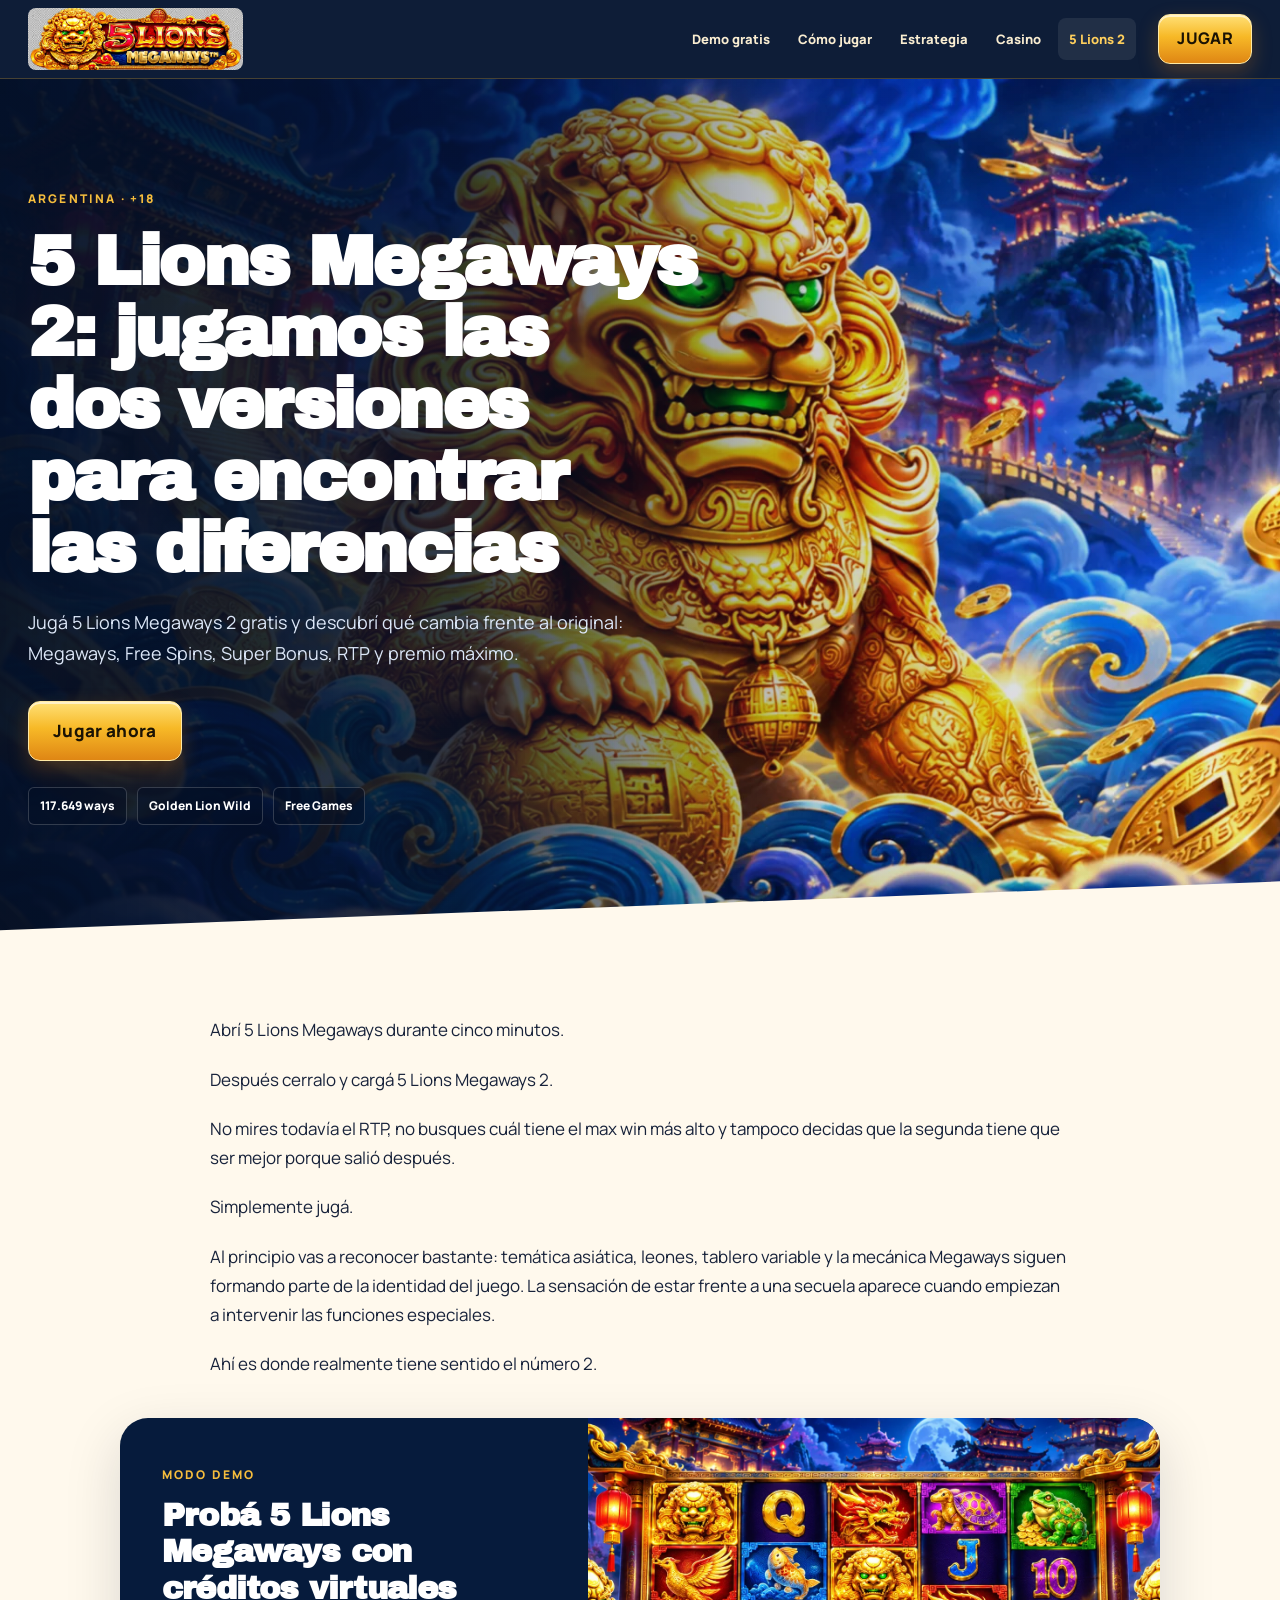
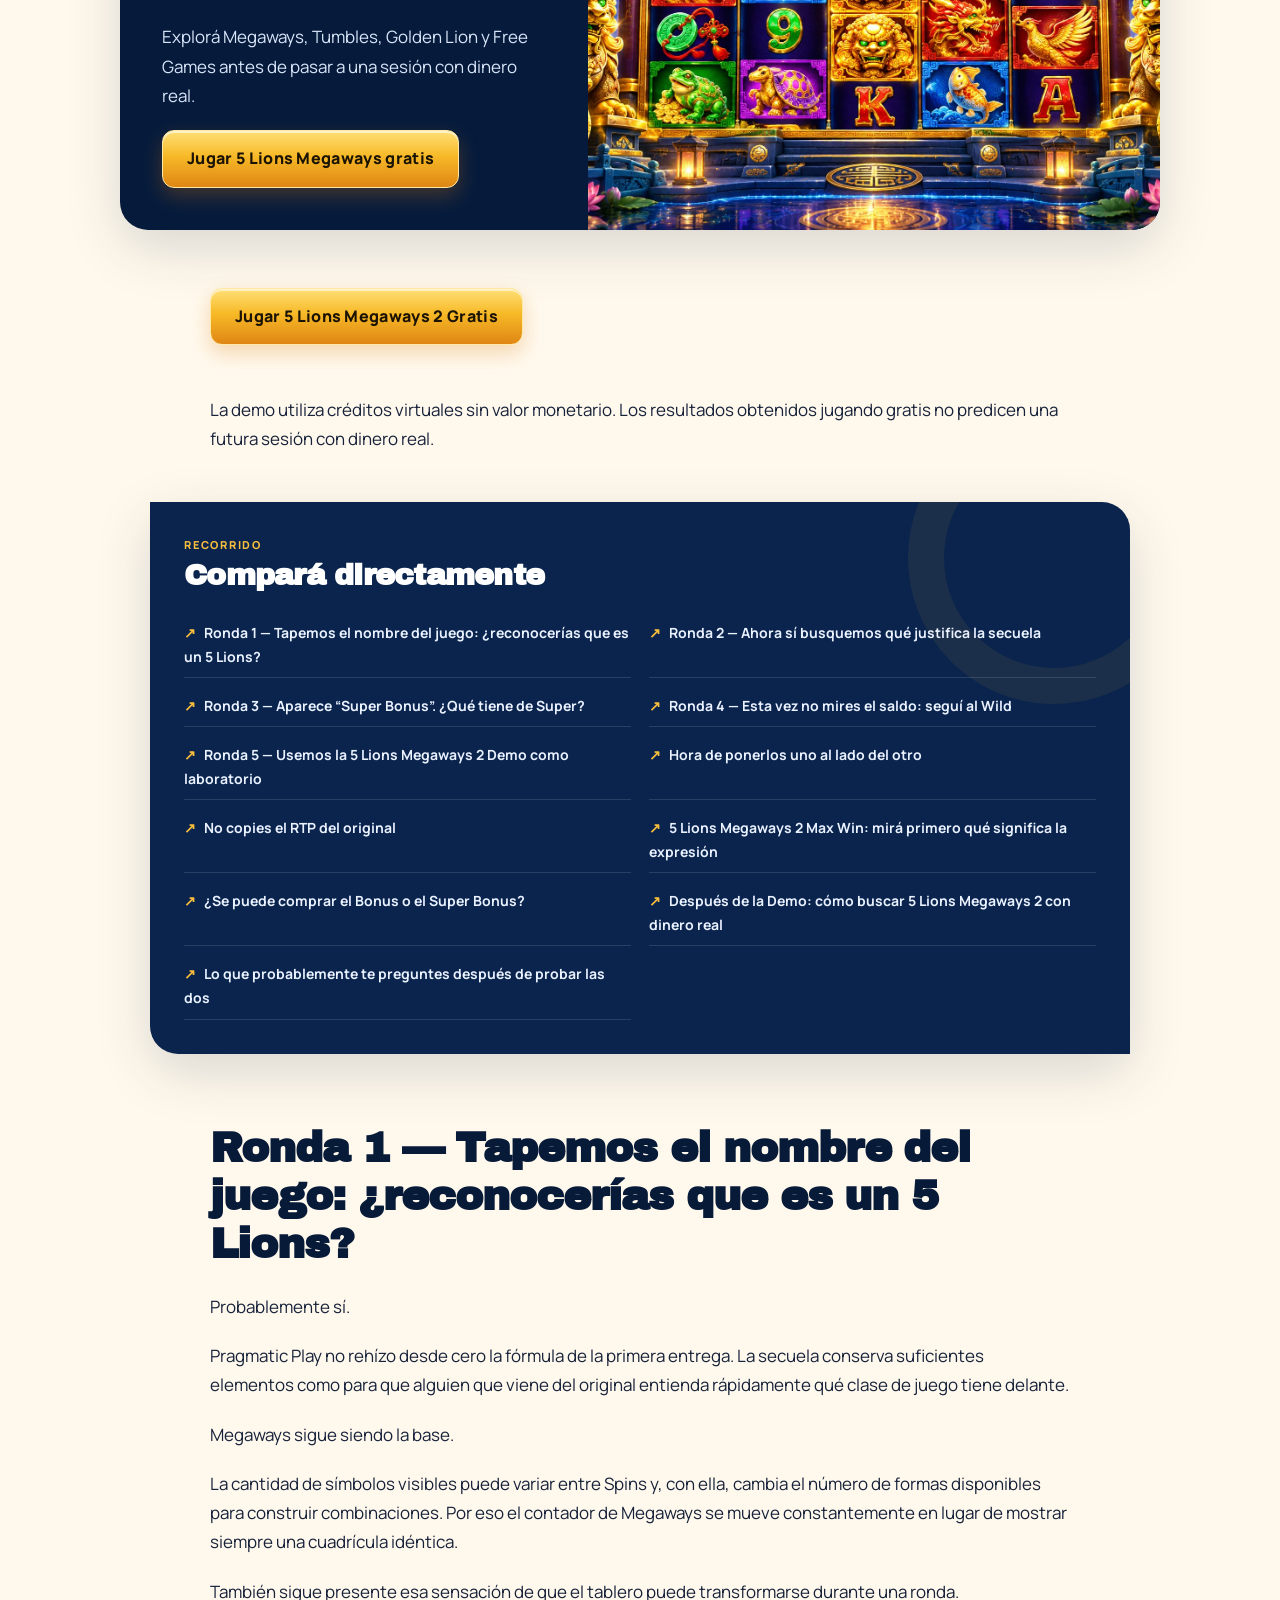
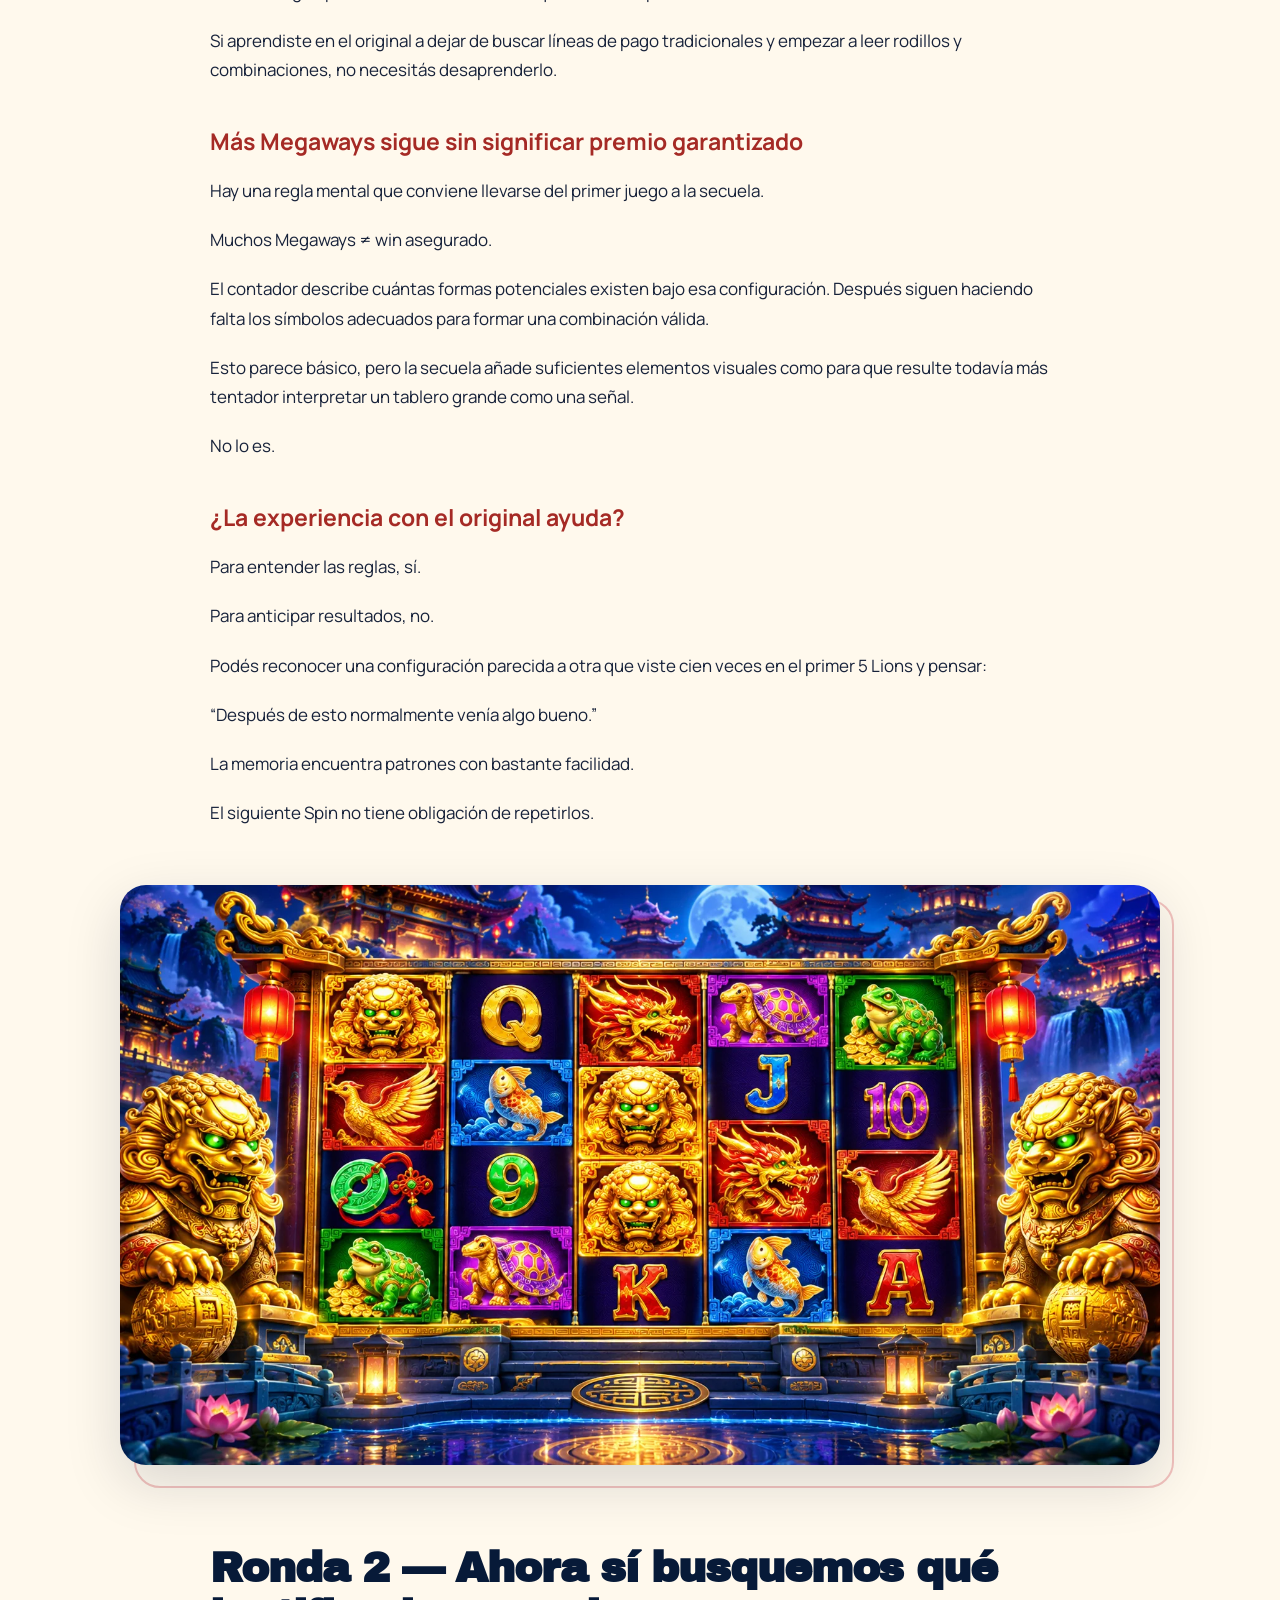
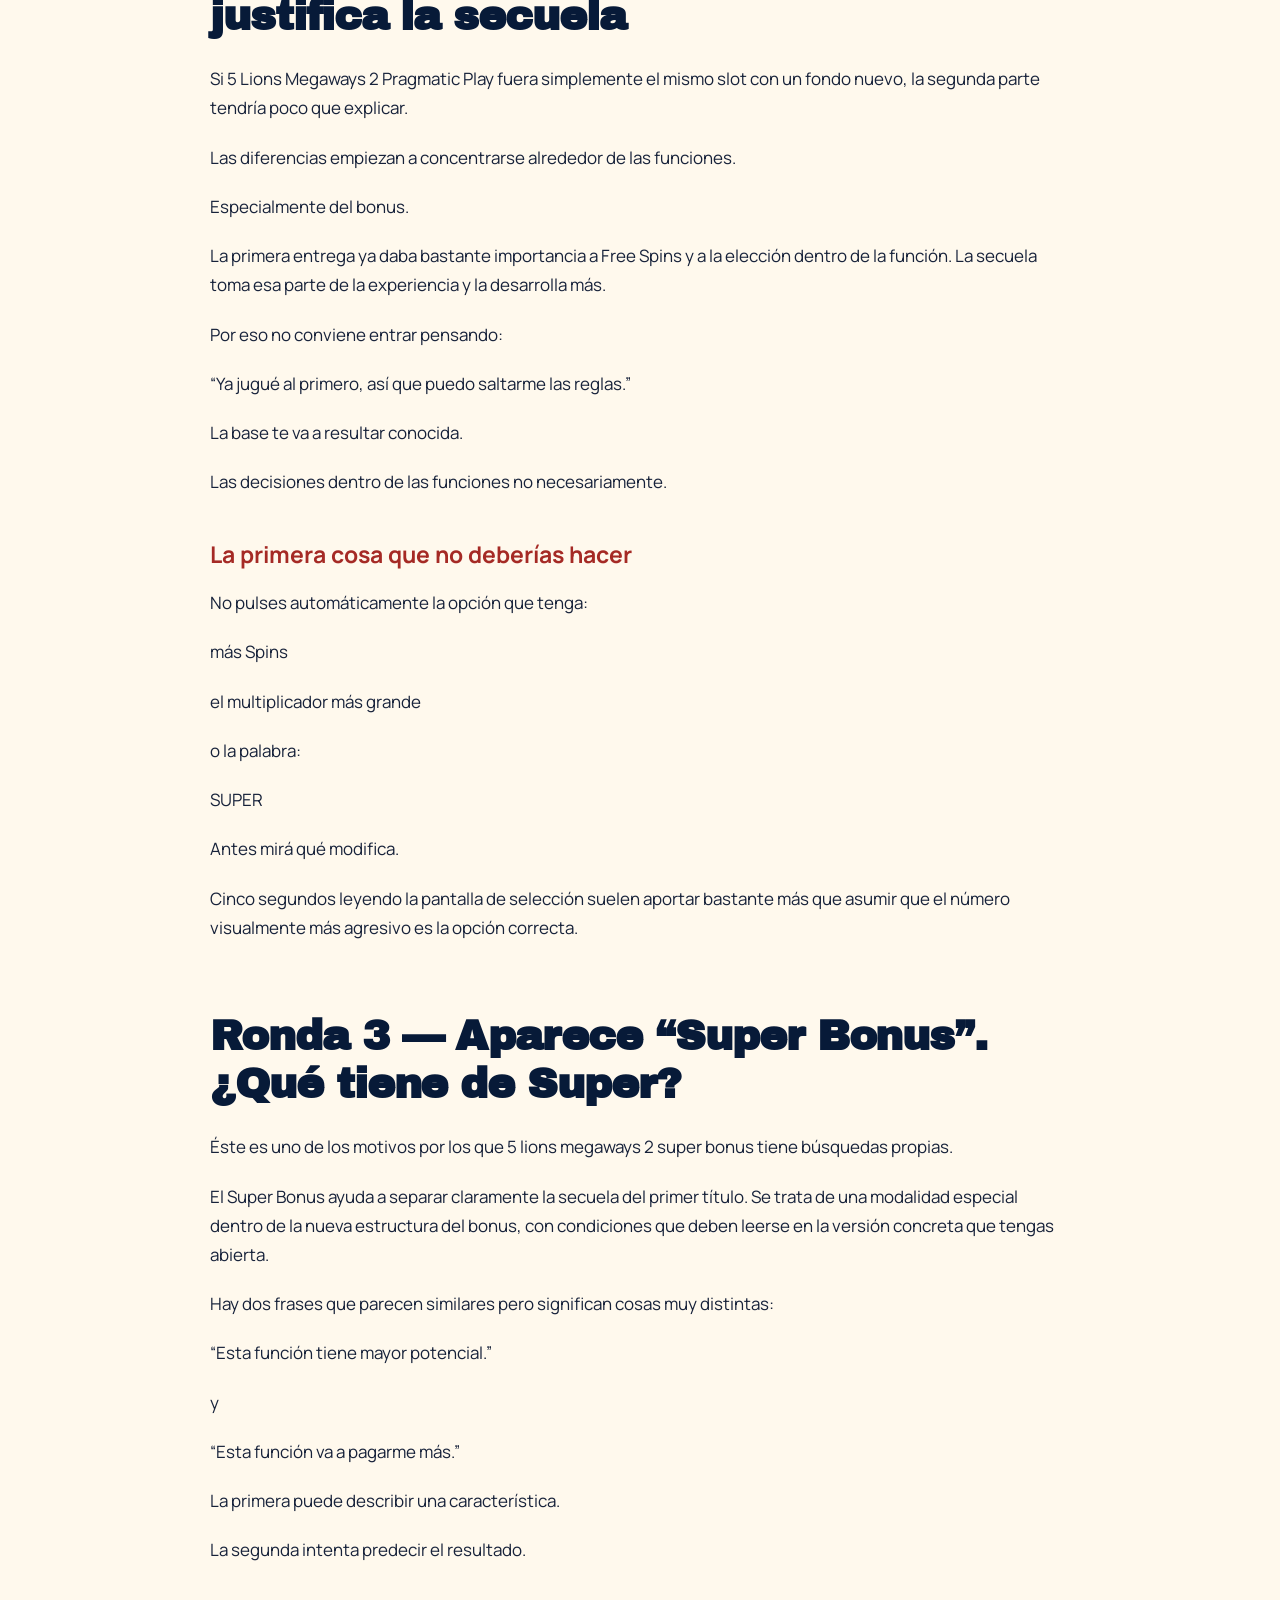
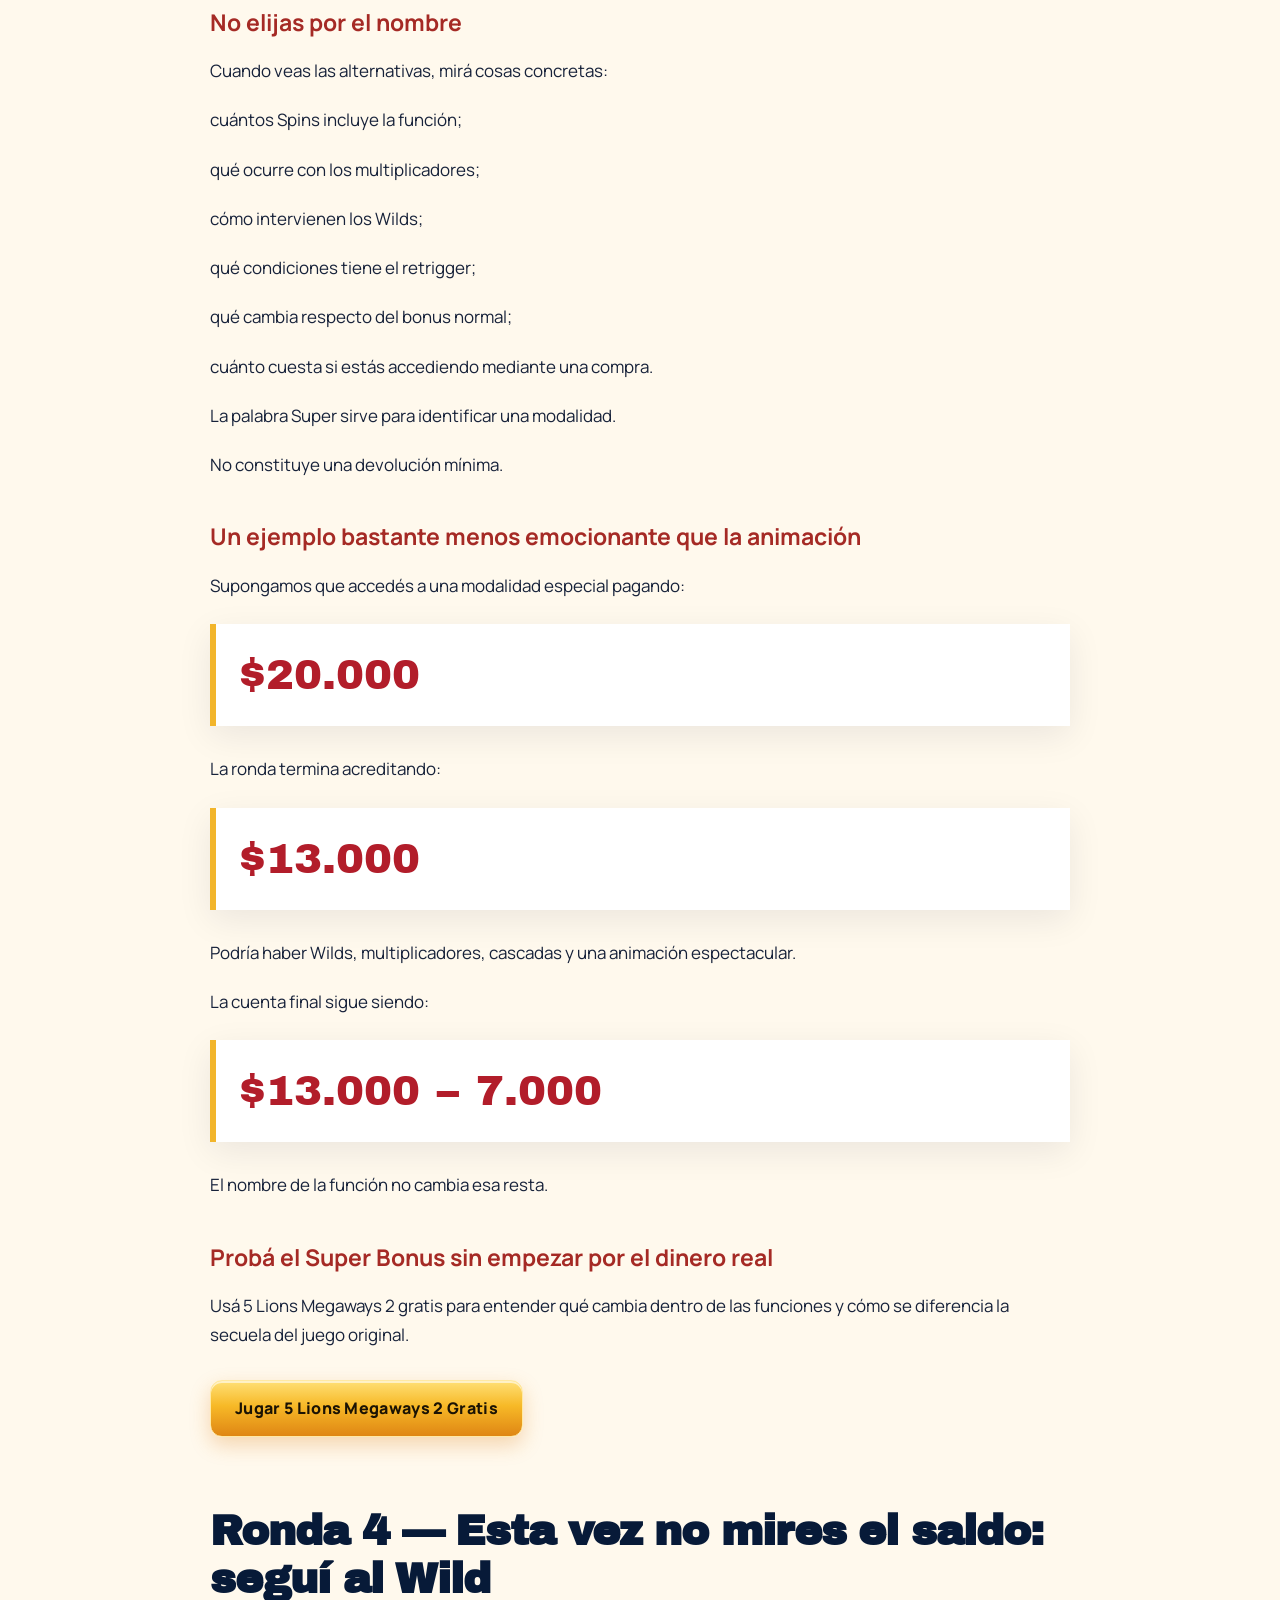
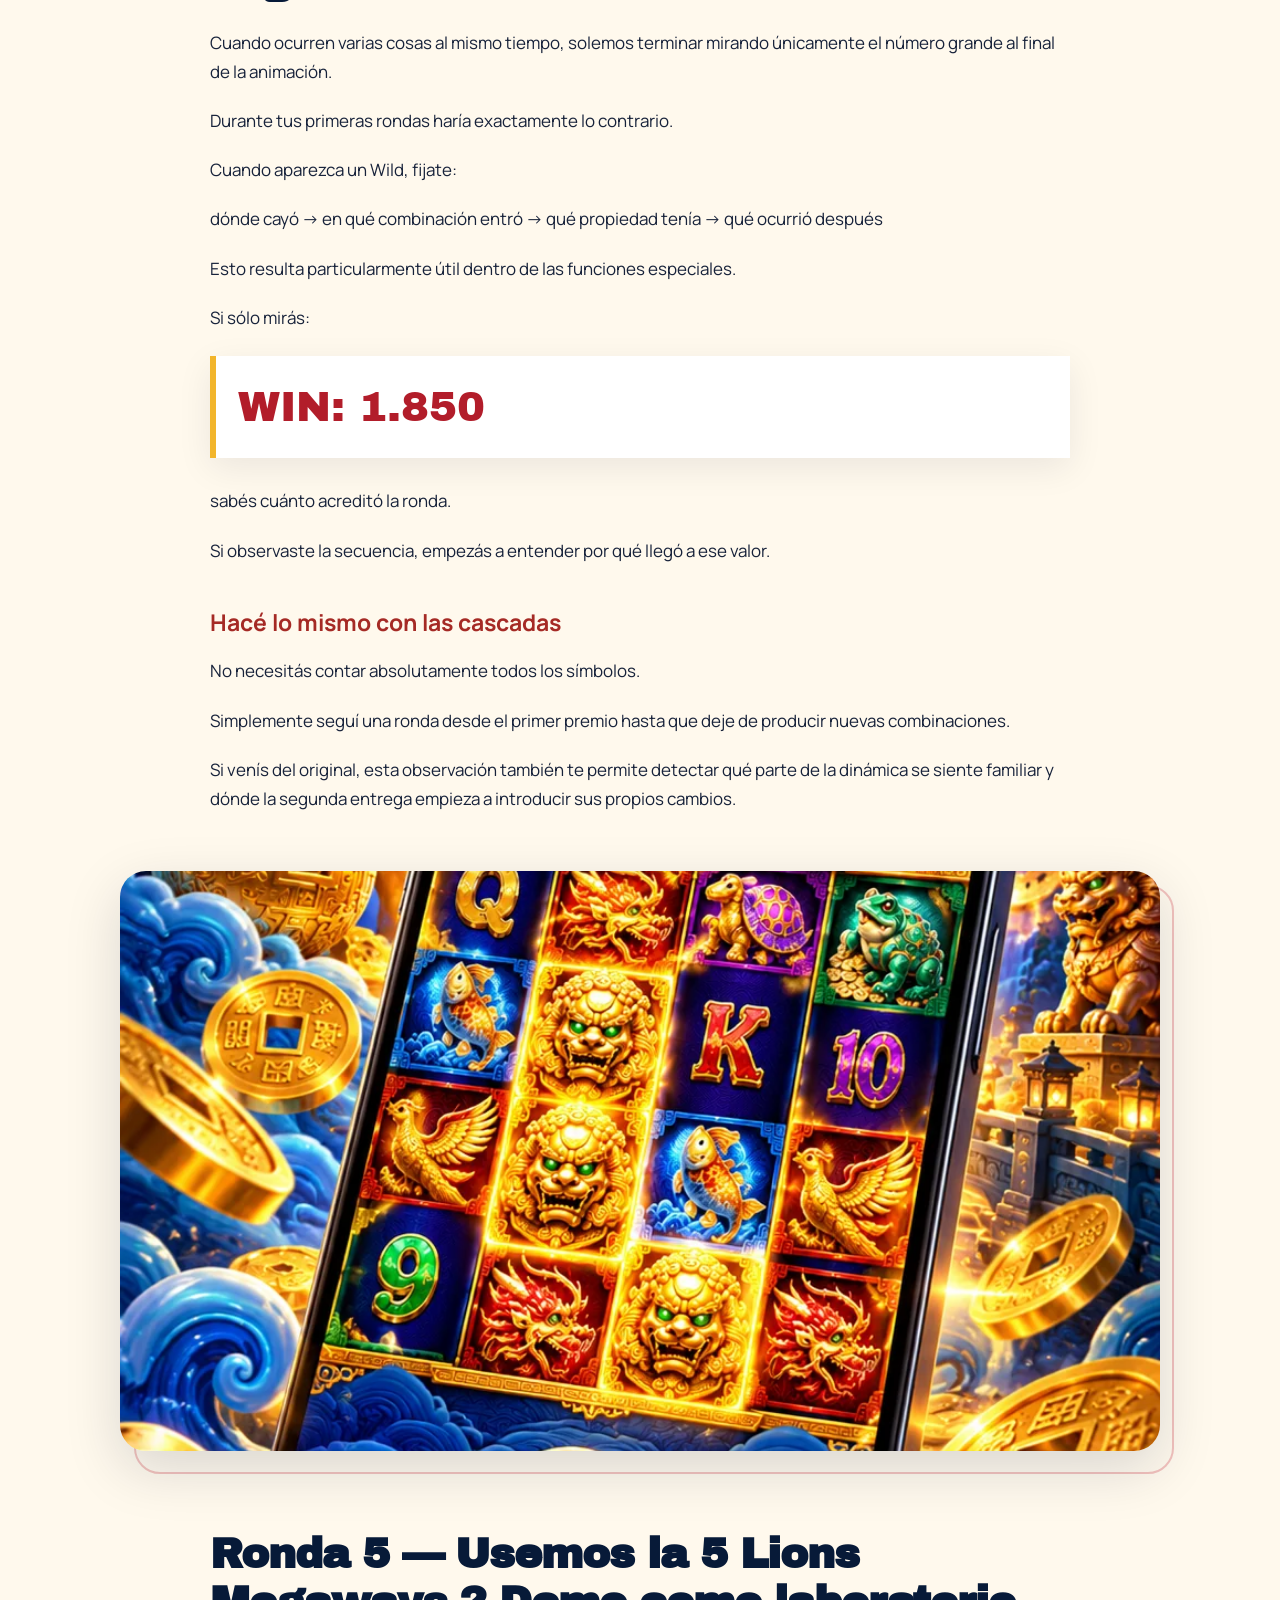
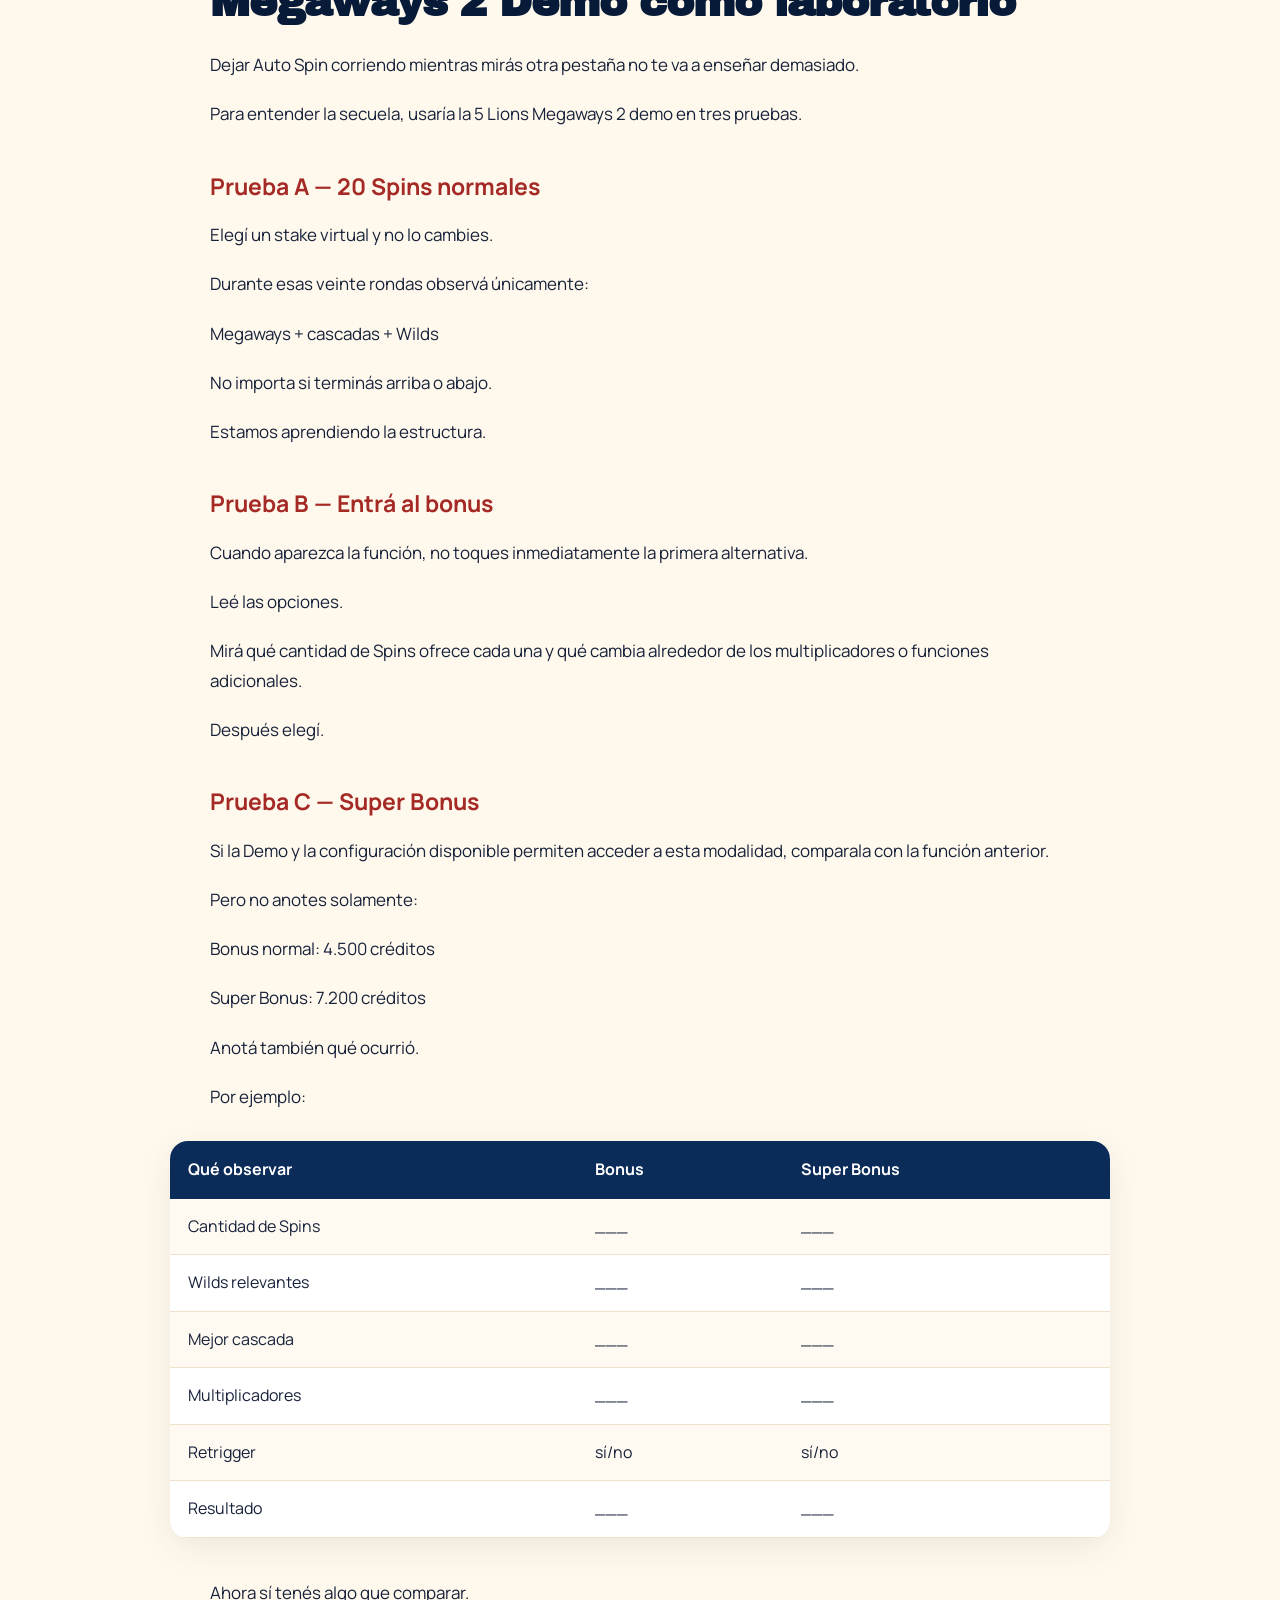
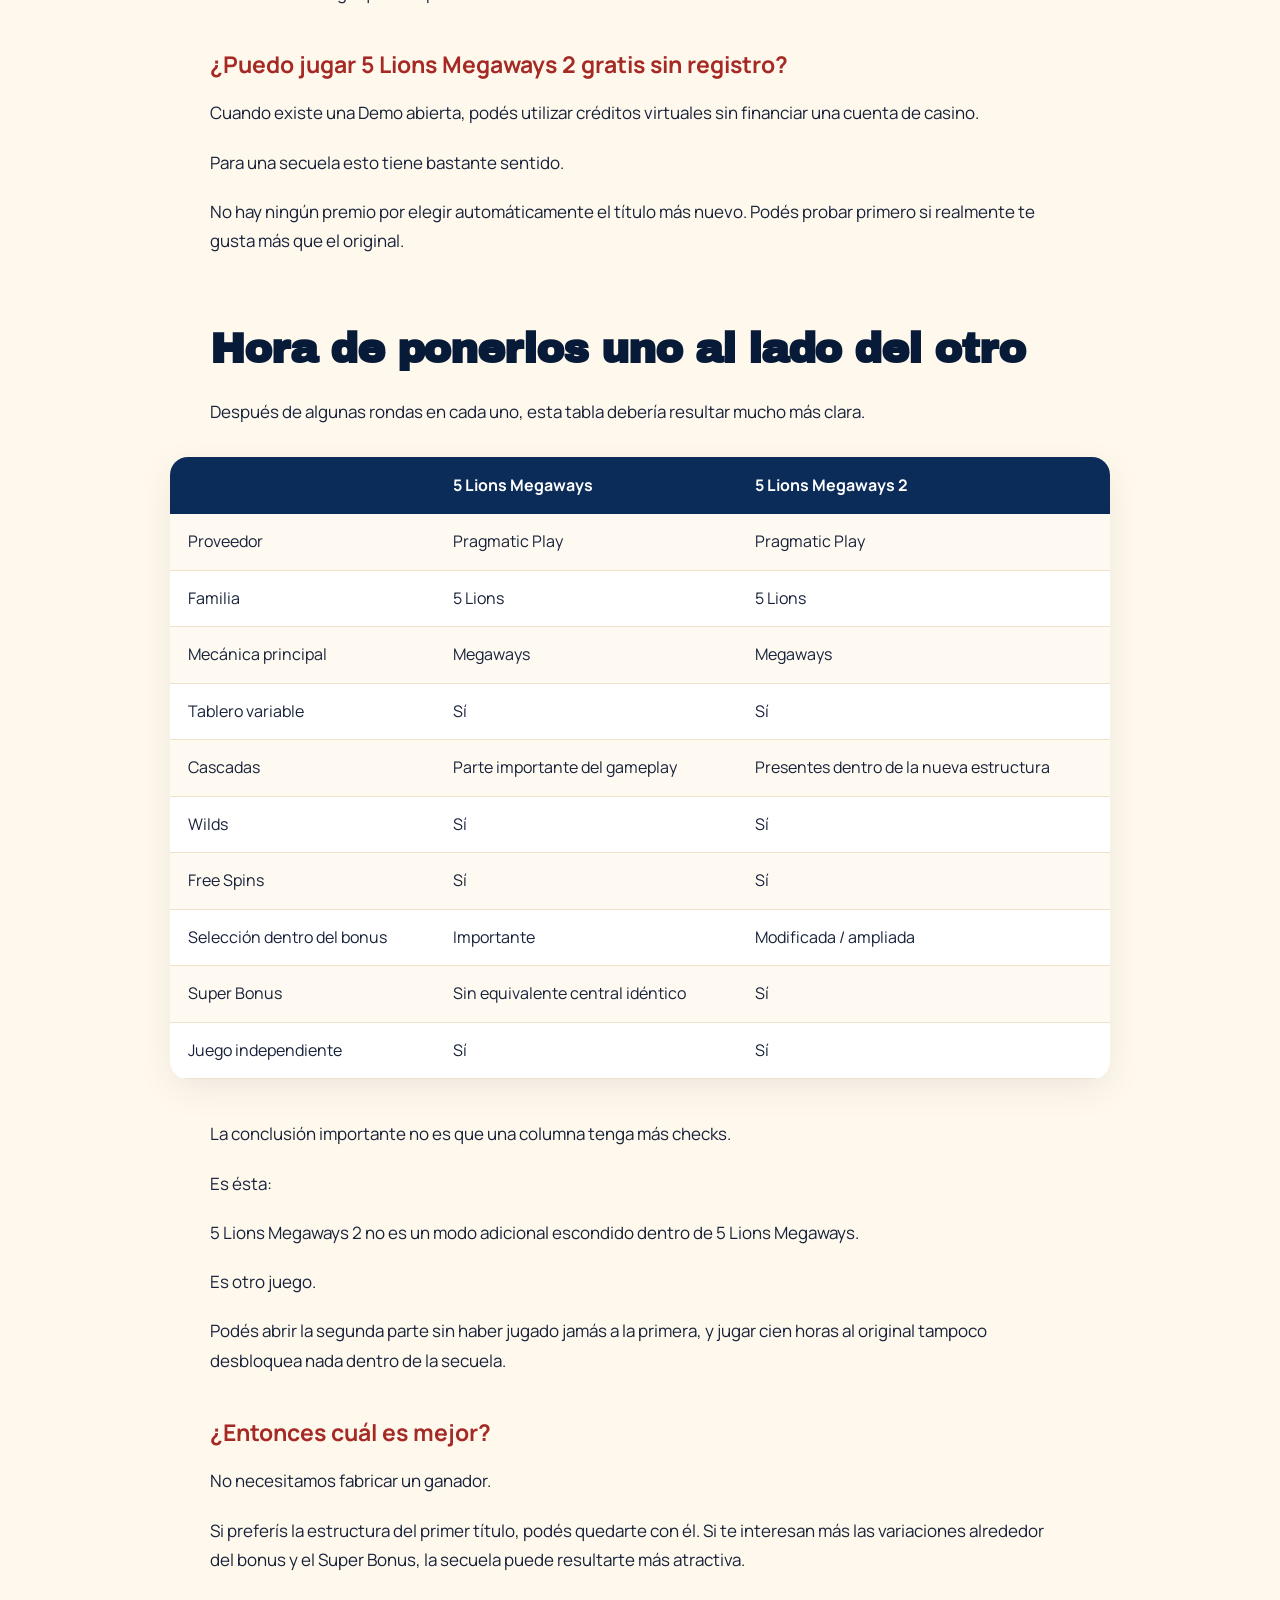
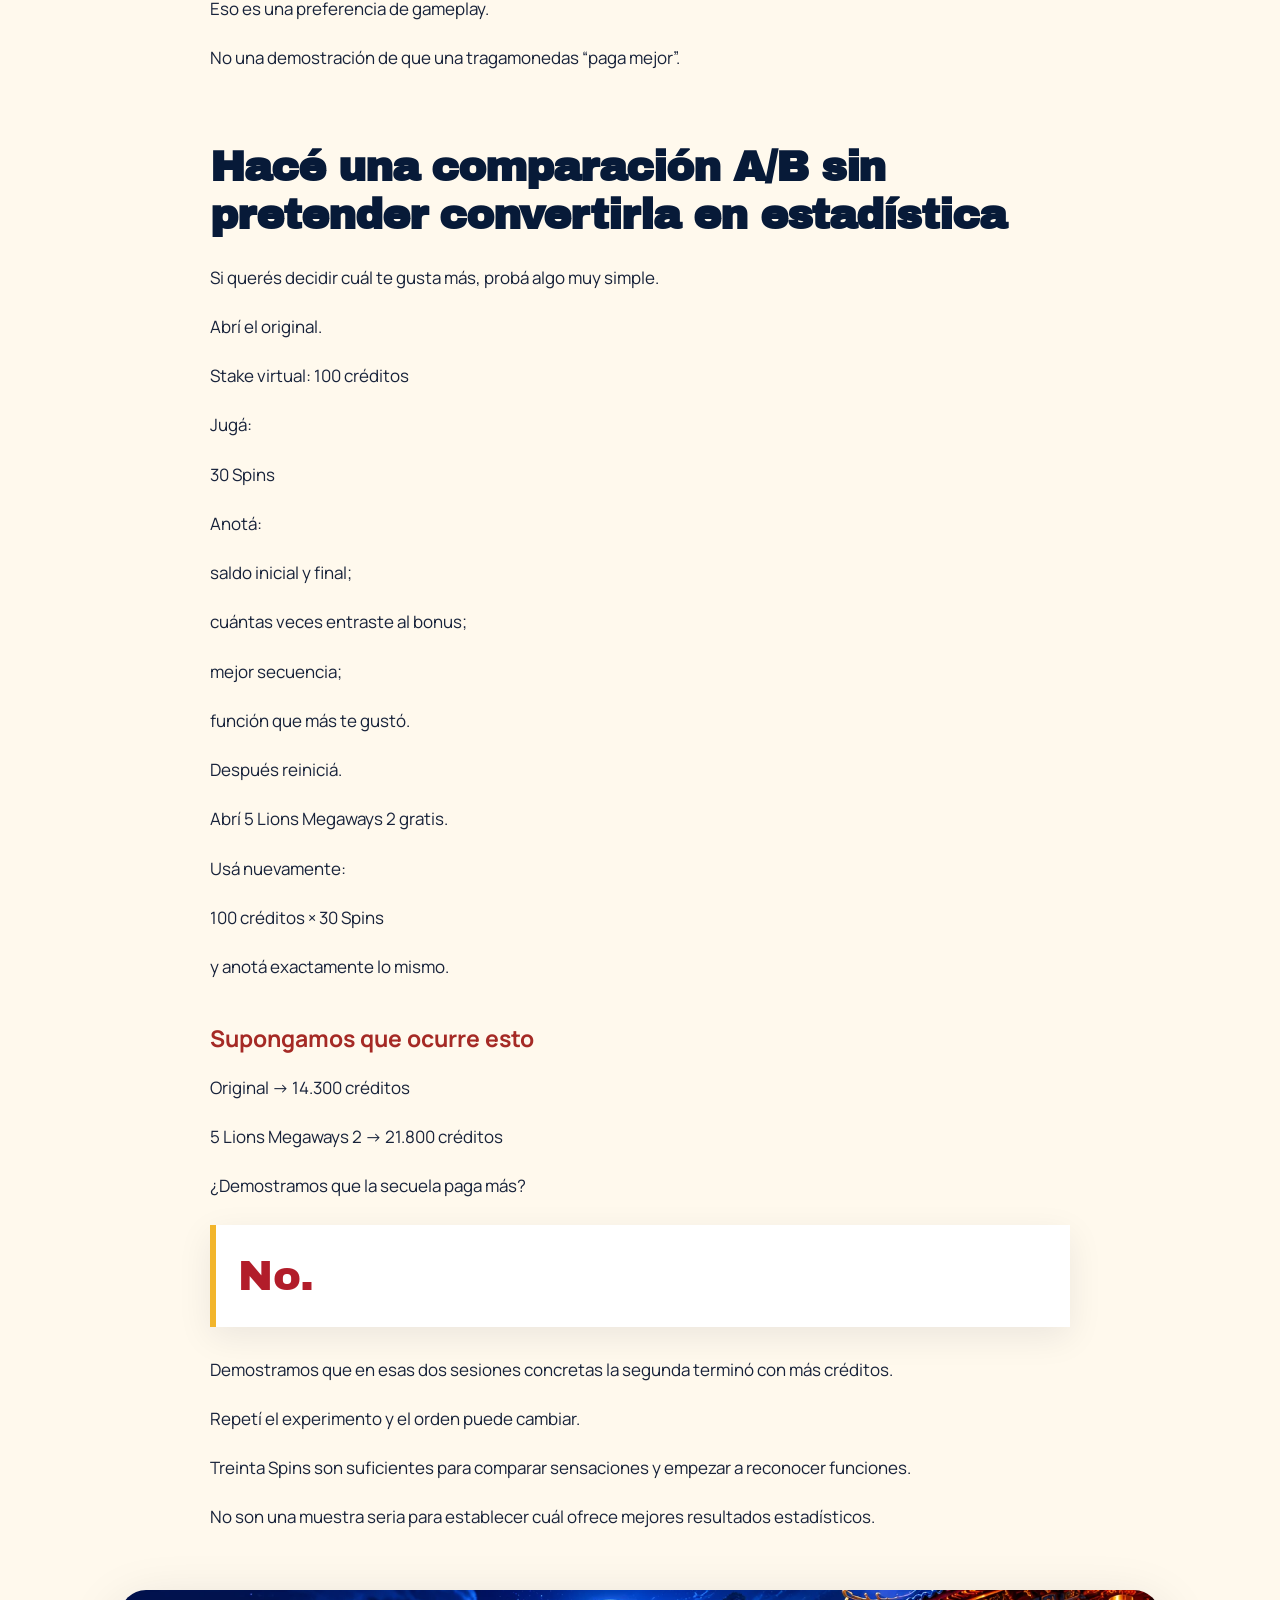
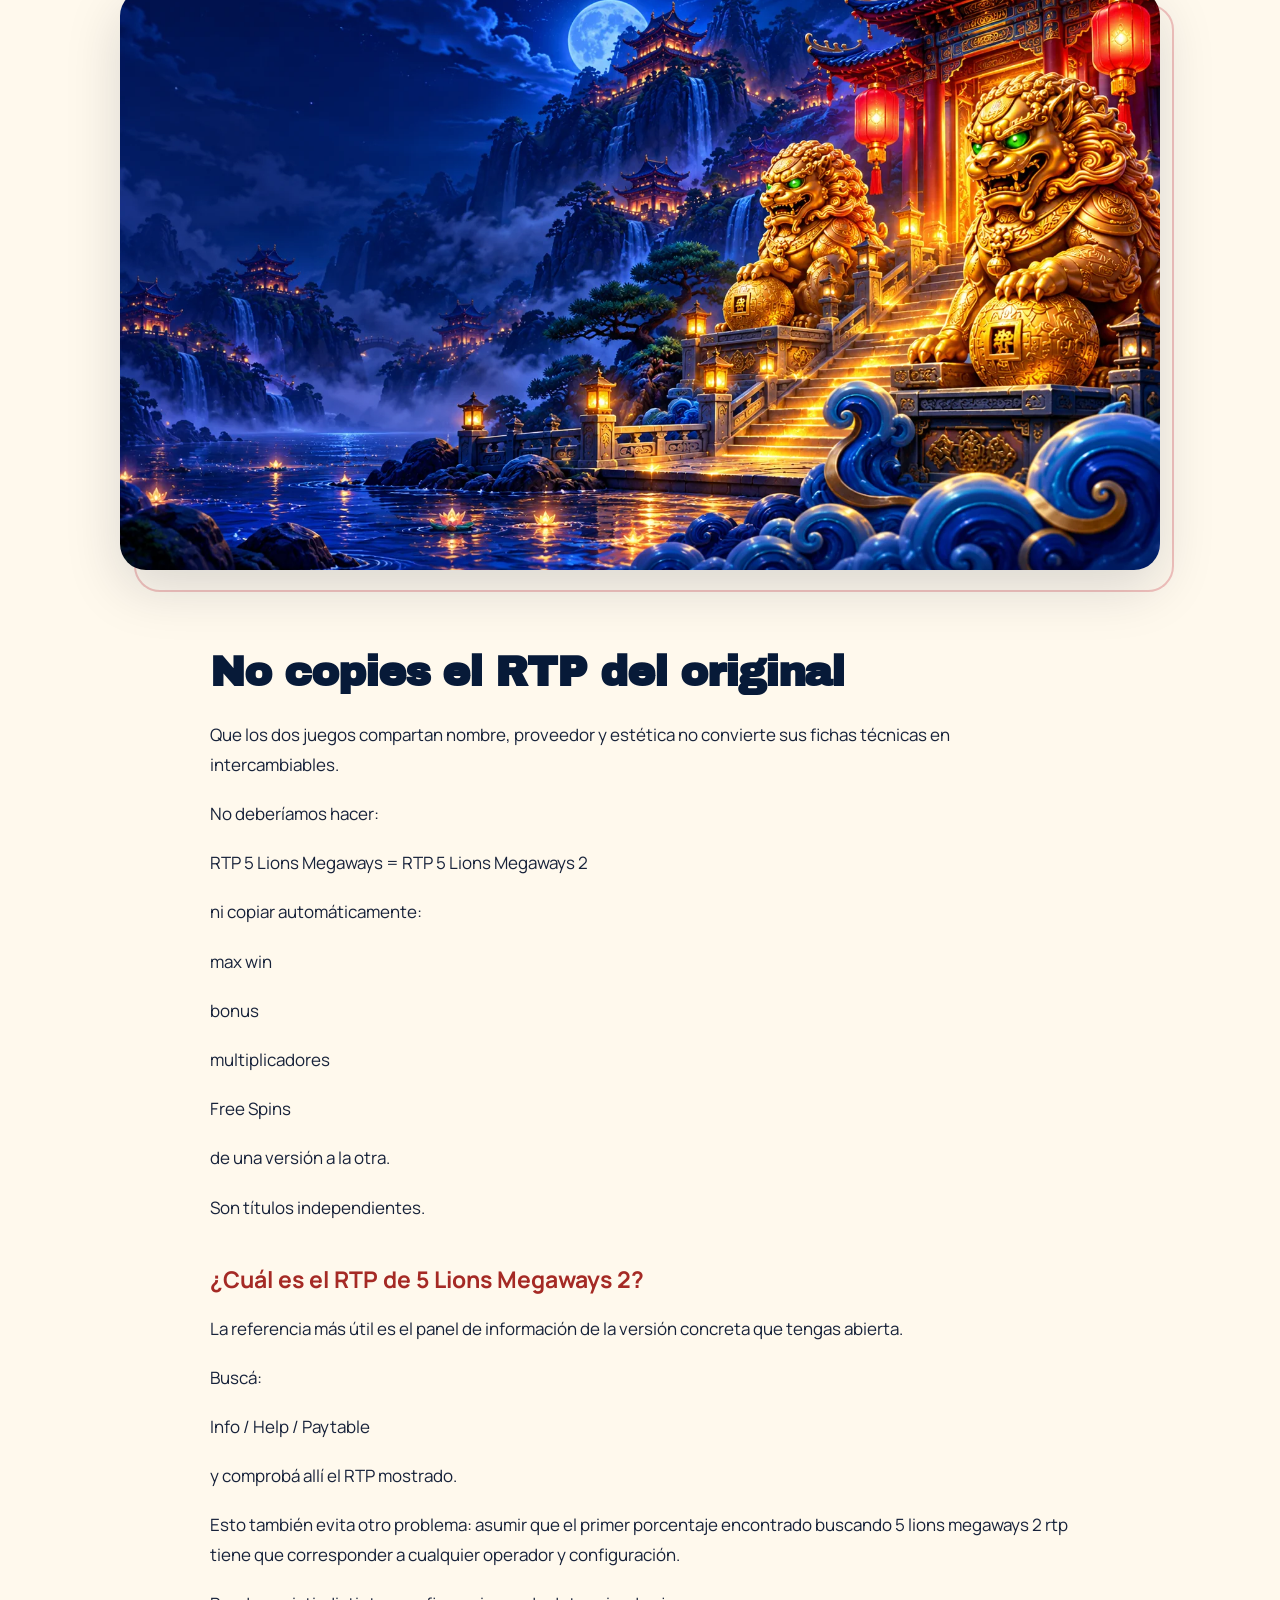
==== commit fc680c39: "Update3" ====
--- a/5-lions-megaways-2/index.html
+++ b/5-lions-megaways-2/index.html
@@ -1,4 +1,9 @@
-<!doctype html><html lang="es-AR"><head><meta charset="utf-8"><meta name="viewport" content="width=device-width,initial-scale=1"><title>5 Lions Megaways 2 Gratis: Demo y Super Bonus</title><meta name="description" content="Jugá 5 Lions Megaways 2 gratis y descubrí qué cambia frente al original: Megaways, Free Spins, Super Bonus, RTP y premio máximo."><meta name="google-site-verification" content="sS1BB7EEUj-s7YXftbm7HTyzS3VdaFH6SpnUiCFw_8Y" /><link rel="canonical" href="https://worldpercussioncenter.com/5-lions-megaways-2/"><meta name="robots" content="index,follow,max-image-preview:large"><meta property="og:title" content="5 Lions Megaways 2 Gratis: Demo y Super Bonus"><meta property="og:description" content="Jugá 5 Lions Megaways 2 gratis y descubrí qué cambia frente al original: Megaways, Free Spins, Super Bonus, RTP y premio máximo."><meta property="og:url" content="https://worldpercussioncenter.com/5-lions-megaways-2/"><meta property="og:type" content="website"><meta property="og:image" content="https://worldpercussioncenter.com/assets/img/hero2.webp"><meta name="twitter:card" content="summary_large_image"><link rel="icon" href="/favicon.png"><link rel="stylesheet" href="/assets/css/lions.css"><script type="application/ld+json">{"@context": "https://schema.org", "@type": "WebPage", "name": "5 Lions Megaways 2 Gratis: Demo y Super Bonus", "description": "Jugá 5 Lions Megaways 2 gratis y descubrí qué cambia frente al original: Megaways, Free Spins, Super Bonus, RTP y premio máximo.", "url": "https://worldpercussioncenter.com/5-lions-megaways-2/", "inLanguage": "es-AR", "isPartOf": {"@type": "WebSite", "name": "5 Lions Megaways Argentina", "url": "https://worldpercussioncenter.com/"}}</script></head><body>
+<!doctype html><html lang="es-AR"><head><meta charset="utf-8"><meta name="viewport" content="width=device-width,initial-scale=1"><title>5 Lions Megaways 2 Gratis: Demo y Super Bonus</title><meta name="description" content="Jugá 5 Lions Megaways 2 gratis y descubrí qué cambia frente al original: Megaways, Free Spins, Super Bonus, RTP y premio máximo."><meta name="google-site-verification" content="sS1BB7EEUj-s7YXftbm7HTyzS3VdaFH6SpnUiCFw_8Y" /><link rel="canonical" href="https://worldpercussioncenter.com/5-lions-megaways-2/"><meta name="robots" content="index,follow,max-image-preview:large"><meta property="og:title" content="5 Lions Megaways 2 Gratis: Demo y Super Bonus"><meta property="og:description" content="Jugá 5 Lions Megaways 2 gratis y descubrí qué cambia frente al original: Megaways, Free Spins, Super Bonus, RTP y premio máximo."><meta property="og:url" content="https://worldpercussioncenter.com/5-lions-megaways-2/"><meta property="og:type" content="website"><meta property="og:image" content="https://worldpercussioncenter.com/assets/img/hero2.webp"><meta name="twitter:card" content="summary_large_image"><link rel="icon" href="/favicon.png"><link rel="stylesheet" href="/assets/css/lions.css"><style>
+/* 5 Lions Megaways 2 — page-specific imagery */
+.hero-bg{background:linear-gradient(90deg,rgba(4,16,38,.97) 0%,rgba(4,16,38,.82) 36%,rgba(4,16,38,.20) 63%,rgba(4,16,38,.06) 100%),url('/assets/img/hero2.webp') center/cover no-repeat}
+.final-cta{background:linear-gradient(90deg,rgba(5,20,47,.94),rgba(5,20,47,.48)),url('/assets/img/cta2.webp') center/cover no-repeat}
+@media(max-width:900px){.hero-bg{background:linear-gradient(180deg,rgba(4,16,38,.42),rgba(4,16,38,.95) 70%),url('/assets/img/hero2.webp') 67% center/cover no-repeat}}
+</style><script type="application/ld+json">{"@context": "https://schema.org", "@type": "WebPage", "name": "5 Lions Megaways 2 Gratis: Demo y Super Bonus", "description": "Jugá 5 Lions Megaways 2 gratis y descubrí qué cambia frente al original: Megaways, Free Spins, Super Bonus, RTP y premio máximo.", "url": "https://worldpercussioncenter.com/5-lions-megaways-2/", "inLanguage": "es-AR", "isPartOf": {"@type": "WebSite", "name": "5 Lions Megaways Argentina", "url": "https://worldpercussioncenter.com/"}}</script></head><body>
 <header class="site-head"><div class="head-inner"><a class="brand" href="/5-lions-megaways/"><img src="/assets/img/logo.webp" alt="5 Lions Megaways"></a><input id="navtoggle" class="navtoggle" type="checkbox"><label for="navtoggle" class="navicon" aria-label="Abrir menú"><span></span><span></span><span></span></label><nav class="main-nav"><a href="/5-lions-megaways/" class="">Demo gratis</a><a href="/como-jugar-5-lions-megaways/" class="">Cómo jugar</a><a href="/como-ganar-5-lions-megaways/" class="">Estrategia</a><a href="/5-lions-megaways-casino/" class="">Casino</a><a href="/5-lions-megaways-2/" class="active">5 Lions 2</a></nav><a class="head-cta" href="/go/">JUGAR</a></div></header>
 <main><section class="hero"><div class="hero-bg"></div><div class="hero-inner"><div class="hero-copy"><span class="eyebrow">ARGENTINA · +18</span><div class="hero-title"><h1>5 Lions Megaways 2: jugamos las dos versiones para encontrar las diferencias</h1><p>Jugá 5 Lions Megaways 2 gratis y descubrí qué cambia frente al original: Megaways, Free Spins, Super Bonus, RTP y premio máximo.</p><a class="cta-btn hero-btn" href="/go/">Jugar ahora</a><div class="hero-facts"><span>117.649 ways</span><span>Golden Lion Wild</span><span>Free Games</span></div></div></div></section>
 <article class="content-shell"><p>Abrí 5 Lions Megaways durante cinco minutos.</p><p>Después cerralo y cargá 5 Lions Megaways 2.</p><p>No mires todavía el RTP, no busques cuál tiene el max win más alto y tampoco decidas que la segunda tiene que ser mejor porque salió después.</p><p>Simplemente jugá.</p><p>Al principio vas a reconocer bastante: temática asiática, leones, tablero variable y la mecánica Megaways siguen formando parte de la identidad del juego. La sensación de estar frente a una secuela aparece cuando empiezan a intervenir las funciones especiales.</p><p>Ahí es donde realmente tiene sentido el número 2.</p><section class="demo-panel"><div><span class="eyebrow">MODO DEMO</span><h2>Probá 5 Lions Megaways con créditos virtuales</h2><p>Explorá Megaways, Tumbles, Golden Lion y Free Games antes de pasar a una sesión con dinero real.</p><a class="cta-btn" href="/go/">Jugar 5 Lions Megaways gratis</a></div><img src="/assets/img/gameplay2.webp" alt="5 Lions Megaways demo y tablero de juego" loading="eager"></section><div class="inline-action"><a class="cta-btn" href="/go/">Jugar 5 Lions Megaways 2 Gratis</a></div><p>La demo utiliza créditos virtuales sin valor monetario. Los resultados obtenidos jugando gratis no predicen una futura sesión con dinero real.</p><nav class="toc" aria-label="Contenido"><div class="toc-kicker">RECORRIDO</div><h2 id="compara-directamente">Compará directamente</h2><div class="toc-links"><a href="#igual">Ronda 1 — Tapemos el nombre del juego: ¿reconocerías que es un 5 Lions?</a><a href="#cambios">Ronda 2 — Ahora sí busquemos qué justifica la secuela</a><a href="#super-bonus">Ronda 3 — Aparece “Super Bonus”. ¿Qué tiene de Super?</a><a href="#wilds">Ronda 4 — Esta vez no mires el saldo: seguí al Wild</a><a href="#demo">Ronda 5 — Usemos la 5 Lions Megaways 2 Demo como laboratorio</a><a href="#comparacion">Hora de ponerlos uno al lado del otro</a><a href="#rtp">No copies el RTP del original</a><a href="#max-win">5 Lions Megaways 2 Max Win: mirá primero qué significa la expresión</a><a href="#buy">¿Se puede comprar el Bonus o el Super Bonus?</a><a href="#casino">Después de la Demo: cómo buscar 5 Lions Megaways 2 con dinero real</a><a href="#faq">Lo que probablemente te preguntes después de probar las dos</a></div></nav><h2 id="igual">Ronda 1 — Tapemos el nombre del juego: ¿reconocerías que es un 5 Lions?</h2><p>Probablemente sí.</p><p>Pragmatic Play no rehízo desde cero la fórmula de la primera entrega. La secuela conserva suficientes elementos como para que alguien que viene del original entienda rápidamente qué clase de juego tiene delante.</p><p>Megaways sigue siendo la base.</p><p>La cantidad de símbolos visibles puede variar entre Spins y, con ella, cambia el número de formas disponibles para construir combinaciones. Por eso el contador de Megaways se mueve constantemente en lugar de mostrar siempre una cuadrícula idéntica.</p><p>También sigue presente esa sensación de que el tablero puede transformarse durante una ronda.</p><p>Si aprendiste en el original a dejar de buscar líneas de pago tradicionales y empezar a leer rodillos y combinaciones, no necesitás desaprenderlo.</p><h3>Más Megaways sigue sin significar premio garantizado</h3><p>Hay una regla mental que conviene llevarse del primer juego a la secuela.</p><p>Muchos Megaways ≠ win asegurado.</p><p>El contador describe cuántas formas potenciales existen bajo esa configuración. Después siguen haciendo falta los símbolos adecuados para formar una combinación válida.</p><p>Esto parece básico, pero la secuela añade suficientes elementos visuales como para que resulte todavía más tentador interpretar un tablero grande como una señal.</p><p>No lo es.</p><h3>¿La experiencia con el original ayuda?</h3><p>Para entender las reglas, sí.</p><p>Para anticipar resultados, no.</p><p>Podés reconocer una configuración parecida a otra que viste cien veces en el primer 5 Lions y pensar:</p><p>“Después de esto normalmente venía algo bueno.”</p><p>La memoria encuentra patrones con bastante facilidad.</p><p>El siguiente Spin no tiene obligación de repetirlos.</p><figure class="story-image"><img src="/assets/img/gameplay2.webp" alt="5 Lions Megaways - Ronda 2 — Ahora sí busquemos qué justifica la secuela" loading="lazy"></figure><h2 id="cambios">Ronda 2 — Ahora sí busquemos qué justifica la secuela</h2><p>Si 5 Lions Megaways 2 Pragmatic Play fuera simplemente el mismo slot con un fondo nuevo, la segunda parte tendría poco que explicar.</p><p>Las diferencias empiezan a concentrarse alrededor de las funciones.</p><p>Especialmente del bonus.</p><p>La primera entrega ya daba bastante importancia a Free Spins y a la elección dentro de la función. La secuela toma esa parte de la experiencia y la desarrolla más.</p><p>Por eso no conviene entrar pensando:</p><p>“Ya jugué al primero, así que puedo saltarme las reglas.”</p><p>La base te va a resultar conocida.</p><p>Las decisiones dentro de las funciones no necesariamente.</p><h3>La primera cosa que no deberías hacer</h3><p>No pulses automáticamente la opción que tenga:</p><p>más Spins</p><p>el multiplicador más grande</p><p>o la palabra:</p><p>SUPER</p><p>Antes mirá qué modifica.</p><p>Cinco segundos leyendo la pantalla de selección suelen aportar bastante más que asumir que el número visualmente más agresivo es la opción correcta.</p><h2 id="super-bonus">Ronda 3 — Aparece “Super Bonus”. ¿Qué tiene de Super?</h2><p>Éste es uno de los motivos por los que 5 lions megaways 2 super bonus tiene búsquedas propias.</p><p>El Super Bonus ayuda a separar claramente la secuela del primer título. Se trata de una modalidad especial dentro de la nueva estructura del bonus, con condiciones que deben leerse en la versión concreta que tengas abierta.</p><p>Hay dos frases que parecen similares pero significan cosas muy distintas:</p><p>“Esta función tiene mayor potencial.”</p><p>y</p><p>“Esta función va a pagarme más.”</p><p>La primera puede describir una característica.</p><p>La segunda intenta predecir el resultado.</p><h3>No elijas por el nombre</h3><p>Cuando veas las alternativas, mirá cosas concretas:</p><p>cuántos Spins incluye la función;</p><p>qué ocurre con los multiplicadores;</p><p>cómo intervienen los Wilds;</p><p>qué condiciones tiene el retrigger;</p><p>qué cambia respecto del bonus normal;</p><p>cuánto cuesta si estás accediendo mediante una compra.</p><p>La palabra Super sirve para identificar una modalidad.</p><p>No constituye una devolución mínima.</p><h3>Un ejemplo bastante menos emocionante que la animación</h3><p>Supongamos que accedés a una modalidad especial pagando:</p><div class="number-chip">$20.000</div><p>La ronda termina acreditando:</p><div class="number-chip">$13.000</div><p>Podría haber Wilds, multiplicadores, cascadas y una animación espectacular.</p><p>La cuenta final sigue siendo:</p><div class="number-chip">$13.000 − 7.000</div><p>El nombre de la función no cambia esa resta.</p><h3>Probá el Super Bonus sin empezar por el dinero real</h3><p>Usá 5 Lions Megaways 2 gratis para entender qué cambia dentro de las funciones y cómo se diferencia la secuela del juego original.</p><div class="inline-action"><a class="cta-btn" href="/go/">Jugar 5 Lions Megaways 2 Gratis</a></div><h2 id="wilds">Ronda 4 — Esta vez no mires el saldo: seguí al Wild</h2><p>Cuando ocurren varias cosas al mismo tiempo, solemos terminar mirando únicamente el número grande al final de la animación.</p><p>Durante tus primeras rondas haría exactamente lo contrario.</p><p>Cuando aparezca un Wild, fijate:</p><p>dónde cayó → en qué combinación entró → qué propiedad tenía → qué ocurrió después</p><p>Esto resulta particularmente útil dentro de las funciones especiales.</p><p>Si sólo mirás:</p><div class="number-chip">WIN: 1.850</div><p>sabés cuánto acreditó la ronda.</p><p>Si observaste la secuencia, empezás a entender por qué llegó a ese valor.</p><h3>Hacé lo mismo con las cascadas</h3><p>No necesitás contar absolutamente todos los símbolos.</p><p>Simplemente seguí una ronda desde el primer premio hasta que deje de producir nuevas combinaciones.</p><p>Si venís del original, esta observación también te permite detectar qué parte de la dinámica se siente familiar y dónde la segunda entrega empieza a introducir sus propios cambios.</p><figure class="story-image"><img src="/assets/img/mobile2.webp" alt="5 Lions Megaways - Ronda 5 — Usemos la 5 Lions Megaways 2 Demo como laboratorio" loading="lazy"></figure><h2 id="demo">Ronda 5 — Usemos la 5 Lions Megaways 2 Demo como laboratorio</h2><p>Dejar Auto Spin corriendo mientras mirás otra pestaña no te va a enseñar demasiado.</p><p>Para entender la secuela, usaría la 5 Lions Megaways 2 demo en tres pruebas.</p><h3>Prueba A — 20 Spins normales</h3><p>Elegí un stake virtual y no lo cambies.</p><p>Durante esas veinte rondas observá únicamente:</p><p>Megaways + cascadas + Wilds</p><p>No importa si terminás arriba o abajo.</p><p>Estamos aprendiendo la estructura.</p><h3>Prueba B — Entrá al bonus</h3><p>Cuando aparezca la función, no toques inmediatamente la primera alternativa.</p><p>Leé las opciones.</p><p>Mirá qué cantidad de Spins ofrece cada una y qué cambia alrededor de los multiplicadores o funciones adicionales.</p><p>Después elegí.</p><h3>Prueba C — Super Bonus</h3><p>Si la Demo y la configuración disponible permiten acceder a esta modalidad, comparala con la función anterior.</p><p>Pero no anotes solamente:</p><p>Bonus normal: 4.500 créditos</p><p>Super Bonus: 7.200 créditos</p><p>Anotá también qué ocurrió.</p><p>Por ejemplo:</p><div class="table-scroll"><table><tr><th>Qué observar</th><th>Bonus</th><th>Super Bonus</th></tr><tr><td>Cantidad de Spins</td><td>___</td><td>___</td></tr><tr><td>Wilds relevantes</td><td>___</td><td>___</td></tr><tr><td>Mejor cascada</td><td>___</td><td>___</td></tr><tr><td>Multiplicadores</td><td>___</td><td>___</td></tr><tr><td>Retrigger</td><td>sí/no</td><td>sí/no</td></tr><tr><td>Resultado</td><td>___</td><td>___</td></tr></table></div><p>Ahora sí tenés algo que comparar.</p><h3>¿Puedo jugar 5 Lions Megaways 2 gratis sin registro?</h3><p>Cuando existe una Demo abierta, podés utilizar créditos virtuales sin financiar una cuenta de casino.</p><p>Para una secuela esto tiene bastante sentido.</p><p>No hay ningún premio por elegir automáticamente el título más nuevo. Podés probar primero si realmente te gusta más que el original.</p><h2 id="comparacion">Hora de ponerlos uno al lado del otro</h2><p>Después de algunas rondas en cada uno, esta tabla debería resultar mucho más clara.</p><div class="table-scroll"><table><tr><th></th><th>5 Lions Megaways</th><th>5 Lions Megaways 2</th></tr><tr><td>Proveedor</td><td>Pragmatic Play</td><td>Pragmatic Play</td></tr><tr><td>Familia</td><td>5 Lions</td><td>5 Lions</td></tr><tr><td>Mecánica principal</td><td>Megaways</td><td>Megaways</td></tr><tr><td>Tablero variable</td><td>Sí</td><td>Sí</td></tr><tr><td>Cascadas</td><td>Parte importante del gameplay</td><td>Presentes dentro de la nueva estructura</td></tr><tr><td>Wilds</td><td>Sí</td><td>Sí</td></tr><tr><td>Free Spins</td><td>Sí</td><td>Sí</td></tr><tr><td>Selección dentro del bonus</td><td>Importante</td><td>Modificada / ampliada</td></tr><tr><td>Super Bonus</td><td>Sin equivalente central idéntico</td><td>Sí</td></tr><tr><td>Juego independiente</td><td>Sí</td><td>Sí</td></tr></table></div><p>La conclusión importante no es que una columna tenga más checks.</p><p>Es ésta:</p><p>5 Lions Megaways 2 no es un modo adicional escondido dentro de 5 Lions Megaways.</p><p>Es otro juego.</p><p>Podés abrir la segunda parte sin haber jugado jamás a la primera, y jugar cien horas al original tampoco desbloquea nada dentro de la secuela.</p><h3>¿Entonces cuál es mejor?</h3><p>No necesitamos fabricar un ganador.</p><p>Si preferís la estructura del primer título, podés quedarte con él. Si te interesan más las variaciones alrededor del bonus y el Super Bonus, la secuela puede resultarte más atractiva.</p><p>Eso es una preferencia de gameplay.</p><p>No una demostración de que una tragamonedas “paga mejor”.</p><h2 id="hace-una-comparacion-a-b-sin-pretender-convertirla-en-estadistica">Hacé una comparación A/B sin pretender convertirla en estadística</h2><p>Si querés decidir cuál te gusta más, probá algo muy simple.</p><p>Abrí el original.</p><p>Stake virtual: 100 créditos</p><p>Jugá:</p><p>30 Spins</p><p>Anotá:</p><p>saldo inicial y final;</p><p>cuántas veces entraste al bonus;</p><p>mejor secuencia;</p><p>función que más te gustó.</p><p>Después reiniciá.</p><p>Abrí 5 Lions Megaways 2 gratis.</p><p>Usá nuevamente:</p><p>100 créditos × 30 Spins</p><p>y anotá exactamente lo mismo.</p><h3>Supongamos que ocurre esto</h3><p>Original → 14.300 créditos</p><p>5 Lions Megaways 2 → 21.800 créditos</p><p>¿Demostramos que la secuela paga más?</p><div class="number-chip">No.</div><p>Demostramos que en esas dos sesiones concretas la segunda terminó con más créditos.</p><p>Repetí el experimento y el orden puede cambiar.</p><p>Treinta Spins son suficientes para comparar sensaciones y empezar a reconocer funciones.</p><p>No son una muestra seria para establecer cuál ofrece mejores resultados estadísticos.</p><figure class="story-image"><img src="/assets/img/cta2.webp" alt="5 Lions Megaways - No copies el RTP del original" loading="lazy"></figure><h2 id="rtp">No copies el RTP del original</h2><p>Que los dos juegos compartan nombre, proveedor y estética no convierte sus fichas técnicas en intercambiables.</p><p>No deberíamos hacer:</p><p>RTP 5 Lions Megaways = RTP 5 Lions Megaways 2</p><p>ni copiar automáticamente:</p><p>max win</p><p>bonus</p><p>multiplicadores</p><p>Free Spins</p><p>de una versión a la otra.</p><p>Son títulos independientes.</p><h3>¿Cuál es el RTP de 5 Lions Megaways 2?</h3><p>La referencia más útil es el panel de información de la versión concreta que tengas abierta.</p><p>Buscá:</p><p>Info / Help / Paytable</p><p>y comprobá allí el RTP mostrado.</p><p>Esto también evita otro problema: asumir que el primer porcentaje encontrado buscando 5 lions megaways 2 rtp tiene que corresponder a cualquier operador y configuración.</p><p>Pueden existir distintas configuraciones de determinados juegos.</p><p>La instancia abierta es la relevante para esa partida.</p><h3>¿Tiene mayor volatilidad porque existe Super Bonus?</h3><p>No podemos deducirlo simplemente del nombre de una función o de que los números en pantalla parezcan mayores.</p><p>La volatilidad debe comprobarse en la información correspondiente cuando esté disponible.</p><p>Y aun conociendo su clasificación, no obtenemos una predicción de los próximos veinte Spins.</p><p>Describe un perfil estadístico.</p><p>No una agenda de premios.</p><h2 id="max-win">5 Lions Megaways 2 Max Win: mirá primero qué significa la expresión</h2><p>El 5 Lions Megaways 2 max win representa un límite potencial establecido por las reglas y configuración correspondiente.</p><p>La palabra importante es:</p><p>potencial.</p><p>No describe una devolución habitual.</p><p>No indica frecuencia.</p><p>Y tampoco es un objetivo que se acerque cada vez que perdés.</p><h3>El problema de convertir inmediatamente el máximo a pesos</h3><p>Si un slot muestra un máximo de varios miles de veces la apuesta, resulta muy fácil construir una tabla visualmente impresionante:</p><div class="table-scroll"><table><tr><th>Apuesta</th><th>Multiplicador hipotético alto</th><th>Resultado</th></tr><tr><td>$100</td><td>x miles</td><td>cientos de miles</td></tr><tr><td>$500</td><td>x miles</td><td>millones</td></tr><tr><td>$1.000</td><td>x miles</td><td>varios millones</td></tr></table></div><p>El problema es dónde termina mirando tu atención.</p><p>Antes del próximo Spin hay una cifra que sí conocés:</p><p>cuánto vas a apostar.</p><p>El premio máximo sigue siendo una posibilidad bajo determinadas condiciones.</p><p>No una expectativa para esa ronda.</p><h2 id="buy">¿Se puede comprar el Bonus o el Super Bonus?</h2><p>Puede depender de la configuración y de la jurisdicción en la que se ofrezca Pragmatic Play 5 Lions Megaways 2.</p><p>Si aparece una función de compra, leé primero el precio.</p><p>Si no aparece, no concluyas que descargaste una versión incompleta.</p><p>Tampoco necesitás buscar un APK para desbloquearla.</p><h3>Compará por coste, no por nombres</h3><p>Imaginemos:</p><p>Bonus normal → X veces la apuesta</p><p>Super Bonus → Y veces la apuesta</p><p>Antes de pensar cuál parece más potente, preguntate:</p><p>¿qué porcentaje de mi saldo consume esa compra?</p><p>Con:</p><div class="number-chip">saldo: $30.000</div><p>y:</p><div class="number-chip">compra: $25.000</div><p>estás comprometiendo más del 80% del balance en una sola decisión.</p><p>Que el stake base se vea pequeño no vuelve pequeña a la compra.</p><h3>¿Super Bonus aumenta las probabilidades de terminar arriba?</h3><p>Una función puede tener características más agresivas o mayor potencial y aun así terminar devolviendo menos de lo que costó acceder.</p><p>La cuenta posterior sigue siendo:</p><p>premios recibidos − coste de acceso</p><p>No:</p><p>nombre más potente = resultado positivo</p><h2 id="casino">Después de la Demo: cómo buscar 5 Lions Megaways 2 con dinero real</h2><p>Si decidiste que preferís la secuela, buscala por el nombre completo:</p><p>5 Lions Megaways 2</p><p>y comprobá:</p><p>Pragmatic Play</p><p>No te registres únicamente porque el casino tenga el primer 5 Lions Megaways. El catálogo puede incluir uno y no el otro.</p><p>Antes de depositar revisá además:</p><p>autorización aplicable a tu jurisdicción;</p><p>moneda de la cuenta;</p><p>depósitos;</p><p>retiros;</p><p>verificación;</p><p>términos de promociones;</p><p>RTP mostrado dentro del juego.</p><p>La lógica es la misma que usamos al analizar un 5 Lions Megaways casino para el título original.</p><h3>¿Necesitás descargar 5 Lions Megaways 2?</h3><p>Normalmente el título puede ejecutarse online desde una plataforma compatible mediante navegador o su entorno móvil.</p><p>No necesitás buscar:</p><p>5 Lions Megaways 2 mod APK</p><p>para obtener un supuesto:</p><p>Super Bonus desbloqueado</p><p>RTP aumentado</p><p>o</p><p>saldo infinito</p><p>Un archivo externo no modifica legítimamente los resultados servidos por el proveedor.</p><p>Si tu objetivo es probar funciones sin poner plata, para eso existe la 5 Lions Megaways 2 demo.</p><h3>Hacé el cambio de juego ahora</h3><p>Jugá algunas rondas del original, cerralo y abrí la secuela. Prestá atención al bonus, los Wilds y el Super Bonus en lugar de mirar únicamente el saldo final.</p><div class="inline-action"><a class="cta-btn" href="/go/">Jugar 5 Lions Megaways 2 Gratis</a></div><h2 id="faq">Lo que probablemente te preguntes después de probar las dos</h2><h3>¿Qué es 5 Lions Megaways 2?</h3><p>Es una secuela independiente de la familia 5 Lions de Pragmatic Play. Conserva la base Megaways reconocible y desarrolla nuevas funciones, especialmente alrededor del bonus.</p><h3>¿5 Lions Megaways 2 es una actualización del primer juego?</h3><p>No. Es un título separado y tiene sus propias reglas y características.</p><h3>¿Puedo jugar 5 Lions Megaways 2 gratis?</h3><p>Cuando existe una versión Demo disponible, podés probar el juego utilizando créditos virtuales sin apostar dinero real.</p><h3>¿5 Lions Megaways 2 Demo funciona igual que jugar con dinero?</h3><p>La Demo sirve para conocer las mecánicas con saldo ficticio. No reproduce el impacto financiero y psicológico de utilizar dinero propio.</p><h3>¿Tengo que jugar primero a 5 Lions Megaways?</h3><p>No. Podés empezar directamente por la secuela. Haber probado el original simplemente hace más fácil reconocer qué elementos se conservaron y cuáles cambiaron.</p><h3>¿Qué es 5 Lions Megaways 2 Super Bonus?</h3><p>Es una de las funciones especiales que distinguen a la secuela. Sus condiciones concretas deben comprobarse en las reglas de la versión disponible.</p><h3>¿Super Bonus garantiza un premio más grande?</h3><p>No. Que una función tenga mayor potencial o condiciones distintas no garantiza que una ronda concreta devuelva más que un bonus normal.</p><h3>¿Cuál es el RTP de 5 Lions Megaways 2?</h3><p>Comprobá el RTP dentro del panel de información de la versión concreta que estés jugando, ya que pueden existir configuraciones diferentes.</p><h3>¿Cuál es el 5 Lions Megaways 2 max win?</h3><p>Es el máximo potencial establecido para la configuración correspondiente. Consultá la ficha o reglas de la versión disponible y no lo interpretes como una devolución habitual.</p><h3>¿5 Lions Megaways 2 tiene Free Spins?</h3><p>Sí. Los giros gratis forman parte de las funciones bonus de la secuela.</p><h3>¿Puedo comprar el bonus?</h3><p>La disponibilidad de compras depende de la versión, configuración y jurisdicción donde se ofrezca el juego.</p><h3>¿Puedo jugar 5 Lions Megaways 2 desde Argentina?</h3><p>La disponibilidad depende tanto del catálogo del operador como de las reglas aplicables a la jurisdicción desde la que accedas. Comprobá ambos aspectos antes de depositar.</p><h3>¿Necesito una app para jugar?</h3><p>No necesariamente. En plataformas compatibles puede ejecutarse online desde dispositivos móviles sin una aplicación dedicada exclusivamente al slot.</p><h3>¿Un mod APK puede desbloquear el Super Bonus?</h3><p>No deberías confiar en un archivo externo que prometa modificar legítimamente funciones, RTP o resultados del juego. Si una función no está disponible en tu versión, puede deberse simplemente a su configuración o mercado.</p><h2 id="cerra-una-version-y-abri-la-otra">Cerrá una versión y abrí la otra</h2><p>Podríamos terminar con una lista de veinte diferencias.</p><p>Pero con este juego hay una forma bastante mejor de entenderlas.</p><p>Jugá diez Spins en:</p><p>5 Lions Megaways</p><p>cerralo y abrí:</p><p>5 Lions Megaways 2.</p><p>El tablero todavía te va a resultar familiar. También Megaways, los leones y buena parte de la lógica general.</p><p>Después empezá a mirar las funciones.</p><p>Ahí la secuela deja de sentirse como “el mismo juego con un 2 al final”.</p><p>La primera entrega establece la fórmula. La segunda trabaja sobre ella y desplaza más atención hacia el bonus y sus variaciones.</p><p>Puede que después de probar ambas prefieras el original.</p><p>Puede que te quedes con 5 Lions 2 Megaways.</p><p>Lo importante es que esa elección venga de haber entendido los dos juegos y no de asumir que una secuela necesariamente tiene que ser una versión superior del primero.</p></article>
